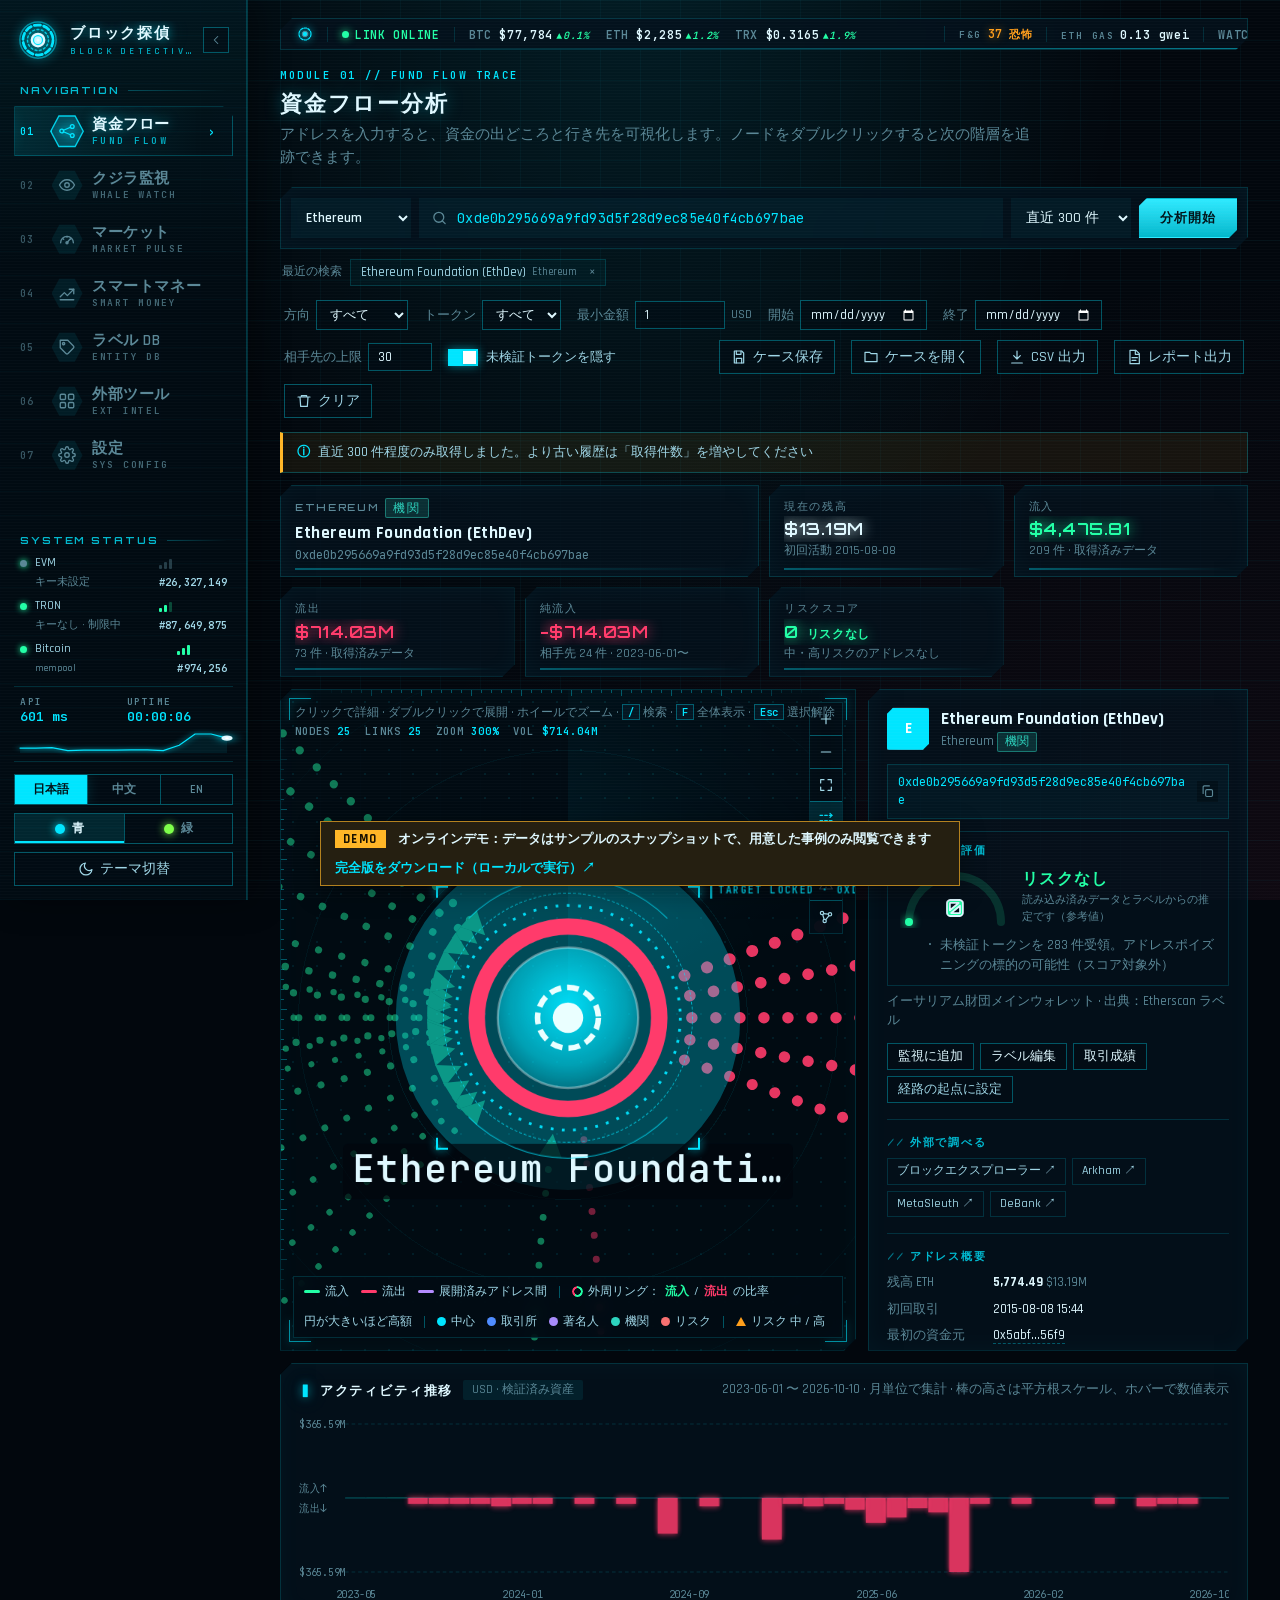
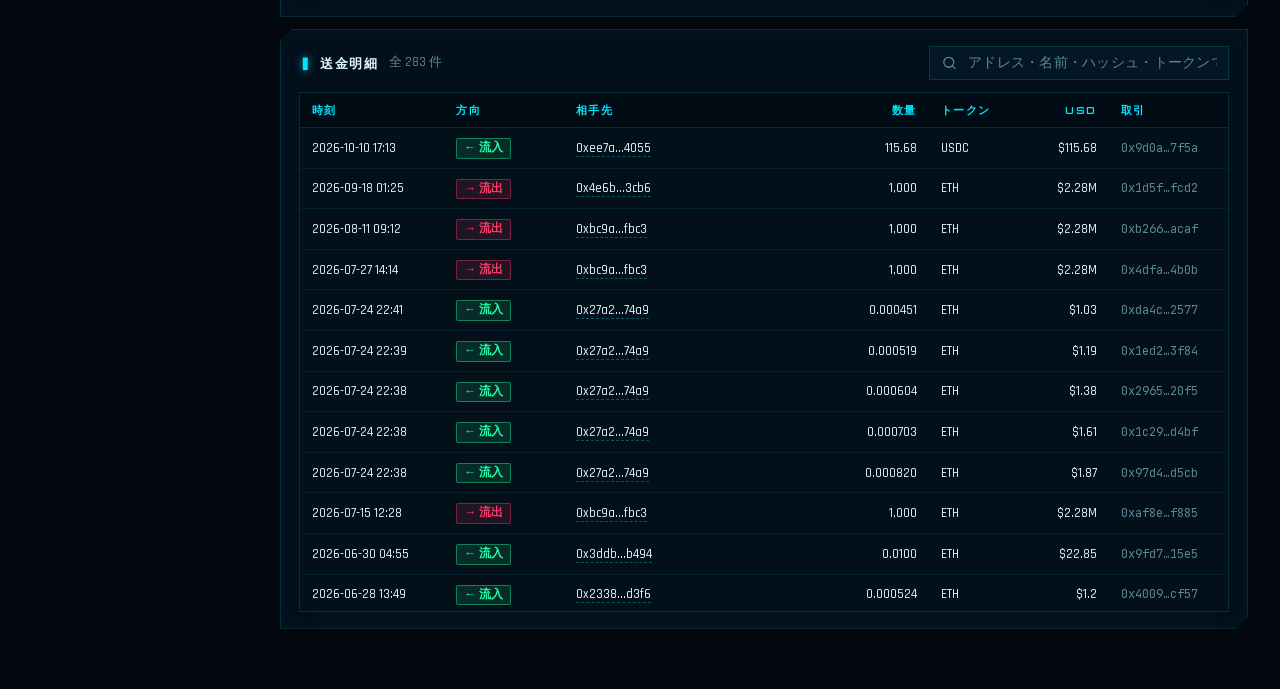
==== docs/index.html @ 0f603d53 "v1.5.0: whale net-flow summary on the watch page - /api/watchlist/flow aggregates, for every watched" ====
<!doctype html>
<html lang="zh-CN">
<head>
<meta charset="utf-8">
<meta name="viewport" content="width=device-width, initial-scale=1">
<title>区块侦探 · Block Detective — Demo</title>
<link rel="stylesheet" href="fonts/fonts.css">
<link rel="preload" href="fonts/Inter-0.woff2" as="font" type="font/woff2" crossorigin>
<link rel="stylesheet" href="style.css?v=13">
<link rel="stylesheet" href="hud.css?v=14">
<link rel="stylesheet" href="nav.css?v=9">
<link rel="stylesheet" href="market.css?v=3">
<link rel="stylesheet" href="smart.css?v=3">
<script src="theme.js?v=1"></script>
<script src="demo.js"></script>
<script src="vendor/cytoscape.min.js"></script>
</head>
<body>
<div class="ambient" aria-hidden="true"><i></i><i></i><i></i></div>
<div class="app">
  <!-- ======================= 侧边导航 ======================= -->
  <aside class="nav">
    <div class="nav-edge" aria-hidden="true"></div>
    <div class="brand">
      <svg class="logo reactor" viewBox="0 0 32 32" aria-hidden="true">
        <circle cx="16" cy="16" r="14.5" fill="none" stroke="var(--accent)" stroke-width="1.2" opacity=".5"/>
        <circle class="ring" cx="16" cy="16" r="12" fill="none" stroke="var(--accent)" stroke-width="2.2" stroke-dasharray="5 2.6"/>
        <circle class="ring2" cx="16" cy="16" r="8.4" fill="none" stroke="var(--accent)" stroke-width="1.2" stroke-dasharray="1.5 2" opacity=".8"/>
        <circle class="core" cx="16" cy="16" r="5" fill="var(--accent)"/>
        <circle cx="16" cy="16" r="2.2" fill="#fff" opacity=".9"/>
      </svg>
      <div class="brand-txt">
        <div class="brand-name" data-text="区块侦探">区块侦探</div>
        <div class="brand-sub">BLOCK DETECTIVE <i>v2.0</i></div>
      </div>
      <button id="nav-collapse" class="nav-collapse" type="button" title="收起 / 展开侧栏">
        <svg viewBox="0 0 24 24"><path d="M15 6l-6 6 6 6"/></svg>
      </button>
    </div>

    <div class="nav-section"><span>NAVIGATION</span><i></i></div>
    <nav class="tabs" id="nav">
      <div class="nav-ind" id="nav-ind" aria-hidden="true"><i></i></div>
      <button data-tab="flow" data-name="资金流向" class="active" title="资金流向（快捷键 1）">
        <span class="ni-idx">01</span>
        <span class="ni-ico"><svg viewBox="0 0 24 24"><circle cx="5" cy="12" r="2.5"/><circle cx="19" cy="6" r="2.5"/><circle cx="19" cy="18" r="2.5"/><path d="M7.3 11l9.4-4M7.3 13l9.4 4"/></svg></span>
        <span class="ni-txt"><b>资金流向</b><small>FUND FLOW</small></span>
        <span class="ni-arrow">›</span>
      </button>
      <button data-tab="watch" data-name="巨鲸监控" title="巨鲸监控（快捷键 2）">
        <span class="ni-idx">02</span>
        <span class="ni-ico"><svg viewBox="0 0 24 24"><path d="M2 12s3.5-7 10-7 10 7 10 7-3.5 7-10 7S2 12 2 12z"/><circle cx="12" cy="12" r="3"/></svg></span>
        <span class="ni-txt"><b>巨鲸监控</b><small>WHALE WATCH</small></span>
        <span id="nav-new" class="nav-badge" hidden></span><span class="ni-arrow">›</span>
      </button>
      <button data-tab="market" data-name="市场监控" title="市场监控（快捷键 3）">
        <span class="ni-idx">03</span>
        <span class="ni-ico"><svg viewBox="0 0 24 24"><path d="M3.5 17a8.5 8.5 0 1117 0"/><path d="M12 17l4.2-5.2"/><circle cx="12" cy="17" r="1.4"/><path d="M6.6 11.6l1 .8M12 8.5v1.3M17.4 11.6l-1 .8"/></svg></span>
        <span class="ni-txt"><b>市场监控</b><small>MARKET PULSE</small></span>
        <span class="ni-arrow">›</span>
      </button>
      <button data-tab="smart" data-name="聪明钱" title="聪明钱（快捷键 4）">
        <span class="ni-idx">04</span>
        <span class="ni-ico"><svg viewBox="0 0 24 24"><path d="M3 17l5.5-5.5 4 4L21 7"/><path d="M15 7h6v6"/><path d="M3 21h18"/></svg></span>
        <span class="ni-txt"><b>聪明钱</b><small>SMART MONEY</small></span>
        <span class="ni-arrow">›</span>
      </button>
      <button data-tab="labels" data-name="标签库" title="标签库（快捷键 6）">
        <span class="ni-idx">06</span>
        <span class="ni-ico"><svg viewBox="0 0 24 24"><path d="M20.6 13.4l-7.2 7.2a2 2 0 01-2.8 0L3 13V3h10l7.6 7.6a2 2 0 010 2.8z"/><circle cx="7.5" cy="7.5" r="1.5"/></svg></span>
        <span class="ni-txt"><b>标签库</b><small>ENTITY DB</small></span>
        <span class="ni-arrow">›</span>
      </button>
      <button data-tab="tools" data-name="工具导航" title="工具导航（快捷键 7）">
        <span class="ni-idx">07</span>
        <span class="ni-ico"><svg viewBox="0 0 24 24"><rect x="3" y="3" width="7" height="7" rx="1.5"/><rect x="14" y="3" width="7" height="7" rx="1.5"/><rect x="3" y="14" width="7" height="7" rx="1.5"/><rect x="14" y="14" width="7" height="7" rx="1.5"/></svg></span>
        <span class="ni-txt"><b>工具导航</b><small>EXT INTEL</small></span>
        <span class="ni-arrow">›</span>
      </button>
      <button data-tab="settings" data-name="设置" title="设置（快捷键 8）">
        <span class="ni-idx">08</span>
        <span class="ni-ico"><svg viewBox="0 0 24 24"><circle cx="12" cy="12" r="3"/><path d="M19.4 15a1.7 1.7 0 00.3 1.8l.1.1a2 2 0 11-2.8 2.8l-.1-.1a1.7 1.7 0 00-1.8-.3 1.7 1.7 0 00-1 1.5V21a2 2 0 11-4 0v-.1a1.7 1.7 0 00-1.1-1.5 1.7 1.7 0 00-1.8.3l-.1.1a2 2 0 11-2.8-2.8l.1-.1a1.7 1.7 0 00.3-1.8 1.7 1.7 0 00-1.5-1H3a2 2 0 110-4h.1a1.7 1.7 0 001.5-1.1 1.7 1.7 0 00-.3-1.8l-.1-.1a2 2 0 112.8-2.8l.1.1a1.7 1.7 0 001.8.3H9a1.7 1.7 0 001-1.5V3a2 2 0 114 0v.1a1.7 1.7 0 001 1.5 1.7 1.7 0 001.8-.3l.1-.1a2 2 0 112.8 2.8l-.1.1a1.7 1.7 0 00-.3 1.8V9a1.7 1.7 0 001.5 1H21a2 2 0 110 4h-.1a1.7 1.7 0 00-1.5 1z"/></svg></span>
        <span class="ni-txt"><b>设置</b><small>SYS CONFIG</small></span>
        <span class="ni-arrow">›</span>
      </button>
    </nav>

    <div class="nav-foot">
      <div class="nav-section"><span>SYSTEM STATUS</span><i></i></div>
      <div id="src-status" class="src-status"></div>
      <div class="sys-meta">
        <div><span>API</span><b id="sys-lat">— ms</b></div>
        <div><span>UPTIME</span><b id="sys-up">00:00:00</b></div>
        <svg id="sys-spark" class="spark" viewBox="0 0 100 22" preserveAspectRatio="none" aria-hidden="true"><path class="area"/><path class="line"/><circle r="1.8"/></svg>
      </div>
      <div class="lang-switch" translate="no"><button type="button" data-lang="ja">日本語</button><button type="button" data-lang="zh">中文</button><button type="button" data-lang="en">EN</button></div>
      <div class="accent-switch" title="配色"><button type="button" data-accent="blue" title="蓝色配色"><i></i><span>蓝</span></button><button type="button" data-accent="green" title="绿色配色"><i></i><span>绿</span></button></div>
      <button id="theme-toggle" class="ghost theme-btn" type="button" title="切换浅色/深色">
        <svg viewBox="0 0 24 24"><path d="M21 12.8A9 9 0 1111.2 3a7 7 0 009.8 9.8z"/></svg>
        <span>切换主题</span>
      </button>
    </div>
  </aside>

  <main class="main">
    <div class="hudbar">
      <span class="hb-id">
        <svg class="reactor hb-reactor" viewBox="0 0 32 32" aria-hidden="true">
          <circle class="ring" cx="16" cy="16" r="12" fill="none" stroke="var(--accent)" stroke-width="2.4" stroke-dasharray="5 2.6"/>
          <circle class="core" cx="16" cy="16" r="5.5" fill="var(--accent)"/>
        </svg>
        <span class="sys">SYS://BLOCK-DETECTIVE</span>
      </span>
      <span class="live"><i></i>LINK ONLINE</span>
      <span class="tick" id="ticker"><span>BTC <b>—</b></span><span>ETH <b>—</b></span><span>TRX <b>—</b></span></span>
      <span id="marquee" class="marquee" title="点击查看巨鲸监控"><span id="marquee-track"></span></span>
      <span class="hb-fng" id="hb-fng" title="恐惧与贪婪指数（点击查看市场监控）"><small>F&amp;G</small><b>—</b><i></i></span>
      <span class="hb-gas" id="hb-gas" title="以太坊建议 Gas 价格"><small>ETH GAS</small><b>—</b></span>
      <span id="hud-watch">WATCH 0</span>
      <span class="clock" id="clock">UTC --:--:--</span>
      <i class="hb-beat" id="hb-beat" aria-hidden="true"></i>
    </div>
    <!-- ======================= 资金流向 ======================= -->
    <section id="tab-flow" class="tab active">
      <header class="page-head">
        <div>
          <div class="eyebrow">MODULE 01 // FUND FLOW TRACE</div>
          <h1>资金流向分析</h1>
          <p>输入地址，查看资金从哪里来、流向哪里。双击图中节点可以继续追踪下一层。</p>
        </div>
      </header>

      <form id="query" class="searchbar">
        <select id="q-chain" class="chain-select" aria-label="链"></select>
        <div class="search-input">
          <svg viewBox="0 0 24 24"><circle cx="11" cy="11" r="7"/><path d="M20 20l-3.5-3.5"/></svg>
          <input id="q-addr" list="addr-suggest" placeholder="粘贴地址 · 自动识别 ETH / TRON / BTC，也可从标签库和监控列表选择" autocomplete="off" spellcheck="false">
        </div>
        <datalist id="addr-suggest"></datalist>
        <select id="q-limit" title="每个地址获取的最近转账笔数" aria-label="获取笔数">
          <option value="100">最近 100 笔</option>
          <option value="300" selected>最近 300 笔</option>
          <option value="1000">最近 1000 笔</option>
        </select>
        <button type="submit" class="primary lg">开始分析</button>
      </form>

      <div id="recent" class="recent"></div>

      <div class="filterbar">
        <label class="field"><span>方向</span><select id="f-dir"><option value="">全部</option><option value="in">只看流入</option><option value="out">只看流出</option></select></label>
        <label class="field"><span>代币</span><select id="f-token"><option value="">全部</option></select></label>
        <label class="field"><span>最小金额</span><input id="f-min" type="number" min="0" value="1" class="w-num"><em>USD</em></label>
        <label class="field"><span>起</span><input id="f-from" type="date"></label>
        <label class="field"><span>止</span><input id="f-to" type="date"></label>
        <label class="field"><span>对手方上限</span><input id="f-top" type="number" min="5" max="200" value="30" class="w-sm"></label>
        <label class="switch" title="地址投毒常用假 USDT 等垃圾币，默认隐藏"><input id="f-hide" type="checkbox" checked><i></i>隐藏未验证代币</label>
        <span class="spacer"></span>
        <button id="btn-case-save" type="button" class="ghost" title="把当前调查保存为案件文件">
          <svg viewBox="0 0 24 24"><path d="M5 3h11l3 3v15H5z"/><path d="M8 3v5h7V3M8 21v-7h8v7"/></svg>保存案件</button>
        <label class="btn ghost" title="打开之前保存的案件文件">
          <svg viewBox="0 0 24 24"><path d="M3 7V5h7l2 2h9v12H3z"/></svg>打开案件<input id="case-file" type="file" accept=".json" hidden></label>
        <button id="btn-csv" type="button" class="ghost">
          <svg viewBox="0 0 24 24"><path d="M12 3v12M7 10l5 5 5-5M4 21h16"/></svg>导出 CSV</button>
        <button id="btn-report" type="button" class="ghost" title="导出包含资金图、风险评估和明细的 HTML 调查报告">
          <svg viewBox="0 0 24 24"><path d="M6 2h9l5 5v15H6z"/><path d="M14 2v6h6M9 13h8M9 17h6"/></svg>导出报告</button>
        <button id="btn-reset" type="button" class="ghost">
          <svg viewBox="0 0 24 24"><path d="M3 6h18M8 6V4h8v2M6 6l1 14h10l1-14"/></svg>清空</button>
      </div>

      <div id="flow-msg" class="msg"></div>
      <div id="kpis" class="kpis"></div>

      <div class="flow-layout">
        <div class="graph-wrap">
          <div id="cy"></div>
          <div class="gw-frame" aria-hidden="true">
            <i class="c tl"></i><i class="c tr"></i><i class="c bl"></i><i class="c br"></i>
            <i class="rule top"></i><i class="rule left"></i>
          </div>
          <div id="graph-empty" class="graph-overlay">
            <svg viewBox="0 0 200 200" class="standby" aria-hidden="true">
              <circle class="sb-halo" cx="100" cy="100" r="64"/>
              <circle class="sb-ticks" cx="100" cy="100" r="92"/>
              <circle class="sb-ring" cx="100" cy="100" r="82"/>
              <circle class="sb-arc" cx="100" cy="100" r="72"/>
              <circle class="sb-dash" cx="100" cy="100" r="58"/>
              <path class="sb-cross" d="M100 2v10M100 188v10M2 100h10M188 100h10"/>
              <g class="sb-graph" transform="translate(52 68) scale(.8)">
                <path d="M18 22 L60 40 M18 58 L60 40 M60 40 L102 22 M60 40 L102 40 M60 40 L102 58"/>
                <circle class="in" cx="18" cy="22" r="5"/><circle class="in" cx="18" cy="58" r="5"/>
                <circle class="out" cx="102" cy="22" r="5"/><circle class="out" cx="102" cy="40" r="5"/><circle class="out" cx="102" cy="58" r="5"/>
                <circle class="c" cx="60" cy="40" r="9"/>
              </g>
            </svg>
            <div class="sb-status">STANDBY · AWAITING TARGET</div>
            <h3>从一个地址开始追踪</h3>
            <p>左侧是资金来源 · 右侧是资金去向 · 线越粗金额越大</p>
          </div>
          <div id="graph-loading" class="graph-overlay loading" hidden>
            <svg class="reactor loader-reactor" viewBox="0 0 32 32" aria-hidden="true">
              <circle cx="16" cy="16" r="14.5" fill="none" stroke="var(--accent)" stroke-width=".7" opacity=".5"/>
              <circle class="ring" cx="16" cy="16" r="12" fill="none" stroke="var(--accent)" stroke-width="1.8" stroke-dasharray="5 2.6"/>
              <circle class="ring2" cx="16" cy="16" r="8.4" fill="none" stroke="var(--accent)" stroke-width="1" stroke-dasharray="1.5 2" opacity=".8"/>
              <circle class="core" cx="16" cy="16" r="5" fill="var(--accent)"/><circle cx="16" cy="16" r="2.2" fill="#fff"/>
            </svg>
            <div class="scanbar"><i></i></div>
            <p>SCANNING BLOCKCHAIN · 正在获取链上数据</p>
          </div>
          <div id="reticle" hidden>
            <i class="c tl"></i><i class="c tr"></i><i class="c bl"></i><i class="c br"></i>
            <div class="ring"></div><div class="ring r2"></div>
            <div class="rt-label"></div>
          </div>
          <div id="hud-tip" hidden></div>
          <div id="hud-readout"></div>
          <div class="graph-tools">
            <button type="button" data-zoom="in" title="放大"><svg viewBox="0 0 24 24"><path d="M12 5v14M5 12h14"/></svg></button>
            <button type="button" data-zoom="out" title="缩小"><svg viewBox="0 0 24 24"><path d="M5 12h14"/></svg></button>
            <button type="button" data-zoom="fit" title="适应窗口"><svg viewBox="0 0 24 24"><path d="M4 9V4h5M20 9V4h-5M4 15v5h5M20 15v5h-5"/></svg></button>
            <button id="btn-flow" type="button" title="资金流动动画 开/关"><svg viewBox="0 0 24 24"><path d="M3 8h4M10 8h4M17 8h4M3 16h4M10 16h4M17 16h4"/><path d="M18 5l3 3-3 3"/></svg></button>
            <button id="btn-png" type="button" title="导出资金图为 PNG 图片"><svg viewBox="0 0 24 24"><path d="M4 8h3l2-3h6l2 3h3v11H4z"/><circle cx="12" cy="13" r="3.5"/></svg></button>
            <button id="btn-risk" type="button" title="风险视图：突出中高风险地址"><svg viewBox="0 0 24 24"><path d="M12 2.5l9.5 17H2.5z"/><path d="M12 9.5v4.5M12 16.8v.4"/></svg></button>
            <button id="btn-relayout" type="button" title="力导向重新布局"><svg viewBox="0 0 24 24"><circle cx="6" cy="6" r="2.5"/><circle cx="18" cy="8" r="2.5"/><circle cx="10" cy="18" r="2.5"/><path d="M8.3 7l7.4.6M7 8.3l2.2 7.4M16.6 10l-5 6"/></svg></button>
          </div>
          <div class="legend">
            <span><i class="line" style="background:var(--in)"></i>流入</span>
            <span><i class="line" style="background:var(--out)"></i>流出</span>
            <span><i class="line" style="background:var(--between)"></i>已展开地址之间</span>
            <span class="sep"></span>
            <span><i class="ring-ico"></i>外环：<b class="in">流入</b> / <b class="out">流出</b> 占比</span>
            <span>圈越大资金越多</span>
            <span class="sep"></span>
            <span><i class="dot" style="background:var(--accent)"></i>中心</span>
            <span><i class="dot" style="background:#4f8cff"></i>交易所</span>
            <span><i class="dot" style="background:#a78bfa"></i>名人</span>
            <span><i class="dot" style="background:#2dd4bf"></i>机构</span>
            <span><i class="dot" style="background:#f87171"></i>风险</span>
            <span class="sep"></span>
            <span><i class="warn-ico"></i>风险评分 中 / 高</span>
          </div>
          <div class="graph-hint">单击查看 · 双击展开 · 滚轮缩放 · <kbd>/</kbd> 搜索 · <kbd>F</kbd> 适应窗口 · <kbd>Esc</kbd> 取消选择</div>
        </div>
        <aside id="side" class="inspector">
          <div class="inspector-empty">
            <div class="ie-icon"><svg viewBox="0 0 24 24"><circle cx="11" cy="11" r="7"/><path d="M20 20l-3.5-3.5"/></svg></div>
            <h4>地址详情</h4>
            <p>分析后，在这里查看地址档案、余额、首次活跃时间、最初资金来源和主要对手方。</p>
          </div>
        </aside>
      </div>

      <div class="card">
        <div class="card-head">
          <h3>活动时间线</h3>
          <span class="chip">美元 · 已验证资产</span>
          <span class="spacer"></span>
          <span id="tl-info" class="muted"></span>
        </div>
        <div id="timeline"></div>
      </div>

      <div class="card">
        <div class="card-head"><h3>转账明细</h3><span id="tx-info" class="muted"></span><span class="spacer"></span>
          <div class="search-input sm">
            <svg viewBox="0 0 24 24"><circle cx="11" cy="11" r="7"/><path d="M20 20l-3.5-3.5"/></svg>
            <input id="tx-search" placeholder="筛选地址、名称、哈希、代币…">
          </div>
        </div>
        <div class="table-wrap"><table id="tx-table"></table></div>
      </div>
    </section>

    <!-- ======================= 巨鲸监控 ======================= -->
    <section id="tab-watch" class="tab">
      <header class="page-head">
        <div>
          <div class="eyebrow">MODULE 02 // WHALE SURVEILLANCE</div>
          <h1>巨鲸监控</h1>
          <p>跟踪重点地址的最新资金动向。超过阈值的转账会高亮显示，开启后还会弹出桌面通知。</p>
        </div>
        <div class="head-actions">
          <label class="field"><span>自动刷新</span><select id="w-auto"><option value="0">关闭</option><option value="300">每 5 分钟</option><option value="900">每 15 分钟</option></select></label>
          <button id="w-notify" type="button" class="ghost">
            <svg viewBox="0 0 24 24"><path d="M18 8a6 6 0 10-12 0c0 7-3 9-3 9h18s-3-2-3-9M13.7 21a2 2 0 01-3.4 0"/></svg>桌面通知</button>
          <button id="w-refresh" type="button" class="primary">立即刷新</button>
        </div>
      </header>

      <div class="card alert-card" id="alert-card">
        <div class="card-head"><h3>后台大额提醒</h3><span id="al-state" class="badge">—</span>
          <span class="spacer"></span><span id="al-info" class="muted"></span></div>
        <p class="muted al-desc">由本地服务在后台定时检查监控列表，发现超过阈值的新转账就推送 macOS 系统通知。网页不用开着，只要区块侦探服务在运行即可。</p>
        <div class="form-row">
          <label class="switch"><input id="al-on" type="checkbox"><i></i>开启后台提醒</label>
          <label class="field"><span>检查间隔</span><select id="al-int"><option value="5">每 5 分钟</option><option value="15">每 15 分钟</option><option value="30">每 30 分钟</option><option value="60">每 60 分钟</option></select></label>
          <label class="switch"><input id="al-sound" type="checkbox" checked><i></i>提示音</label>
          <span class="spacer"></span>
          <button id="al-test" type="button" class="ghost small">发送测试通知</button>
          <button id="al-run" type="button" class="ghost small">立即检查一次</button>
        </div>
        <div class="form-row al-smart">
          <label class="switch"><input id="al-smart" type="checkbox" checked><i></i>聪明钱买入提醒</label>
          <label class="field"><span>最低金额</span><input id="al-smart-min" type="number" min="0" step="100" value="1000" class="w-md"><em>USD</em></label>
          <label class="switch"><input id="al-smart-first" type="checkbox"><i></i>只提醒首次买入的代币</label>
          <span id="al-smart-info" class="muted"></span>
        </div>
        <div id="al-hist" class="al-hist"></div>
      </div>

      <form id="watch-form" class="card form-card">
        <div class="form-title">添加监控地址</div>
        <div class="form-row">
          <select id="w-chain"></select>
          <input id="w-addr" placeholder="地址" spellcheck="false" class="mono-input grow-2">
          <input id="w-label" placeholder="名称，如：某巨鲸 / 某交易所" class="grow">
          <label class="field"><span>大额阈值</span><input id="w-th" type="number" min="0" value="1000000" class="w-md"><em>USD</em></label>
          <select id="w-dir" title="只对哪个方向的转账提醒"><option value="all">流入 + 流出</option><option value="in">只看流入</option><option value="out">只看流出</option></select>
          <input id="w-tokens" placeholder="只看这些代币，如 USDT, ETH（可选）" class="grow">
          <input id="w-note" placeholder="备注（可选）" class="grow">
          <button class="primary">加入监控</button>
        </div>
      </form>

      <div class="card">
        <div class="card-head"><h3>巨鲸净流向</h3><span id="fl-info" class="muted"></span><span class="spacer"></span><button id="fl-refresh" type="button" class="small ghost">刷新</button></div>
        <p class="muted">监控列表里所有地址最近 24 小时 / 7 天的美元流入减流出（只算已验证、能定价的转账；按当前价格）。巨鲸持续净流出交易所地址、或大量流入冷钱包，往往比单笔大额更说明问题。</p>
        <div id="fl-kpis" class="kpis"></div>
        <div class="table-wrap"><table id="fl-table"></table></div>
      </div>

      <div class="card">
        <div class="card-head"><h3>监控列表</h3><span id="watch-count" class="chip"></span>
          <span class="spacer"></span><span id="w-progress-text" class="muted"></span></div>
        <div id="w-progress" class="progress" hidden><i></i></div>
        <div class="table-wrap"><table id="watch-table"></table></div>
      </div>

      <div class="card">
        <div class="card-head"><h3>最新动态</h3><span id="feed-info" class="muted"></span>
          <span class="spacer"></span>
          <label class="field"><span>链</span><select id="feed-chain"><option value="">全部</option></select></label>
          <label class="switch"><input id="feed-big" type="checkbox"><i></i>只看大额</label>
        </div>
        <div class="table-wrap tall"><table id="feed-table"></table></div>
      </div>
    </section>

    <!-- ======================= 市场监控 ======================= -->
    <section id="tab-market" class="tab">
      <header class="page-head">
        <div>
          <div class="eyebrow">MODULE 03 // MARKET PULSE</div>
          <h1>市场监控</h1>
          <p>恐惧与贪婪指数、全市场资金、合约情绪和稳定币流动性，一页看清市场温度。数据约每 5 分钟更新。</p>
        </div>
        <div class="head-actions">
          <span id="mk-upd" class="muted"></span>
          <button id="mk-refresh" type="button" class="primary">刷新</button>
        </div>
      </header>
      <div id="mk-msg" class="msg"></div>

      <div class="mk-top">
        <div class="card mk-fng">
          <div class="card-head"><h3>恐惧与贪婪指数</h3><span class="spacer"></span><span class="muted">alternative.me</span></div>
          <div id="mk-gauge" class="mk-gauge"></div>
          <div id="mk-cmp" class="mk-cmp"></div>
        </div>
        <div class="card mk-read">
          <div class="card-head"><h3>市场解读</h3><span class="spacer"></span><span class="muted">自动生成</span></div>
          <ul id="mk-read" class="mk-list"></ul>
          <p class="muted mk-disc">根据公开数据自动生成的客观描述，仅供参考，不构成投资建议。</p>
        </div>
      </div>

      <div id="mk-kpis" class="kpis mk-kpis"></div>

      <div class="mk-mid">
        <div class="card">
          <div class="card-head"><h3>情绪走势</h3><span class="spacer"></span>
            <div class="seg" id="mk-range"><button type="button" data-d="30" class="on">30 天</button><button type="button" data-d="90">90 天</button></div></div>
          <div id="mk-chart" class="mk-chart"></div>
        </div>
        <div class="card">
          <div class="card-head"><h3>合约情绪</h3><span class="spacer"></span><span class="muted">Binance USDT 永续合约</span></div>
          <div id="mk-deriv" class="mk-deriv"></div>
        </div>
      </div>

      <div class="card">
        <div class="card-head"><h3>主流币行情</h3><span class="spacer"></span><span class="muted">CoinGecko · 市值前 15</span></div>
        <div class="table-wrap"><table id="mk-coins" class="mk-coins"></table></div>
      </div>
    </section>

    <!-- ======================= 聪明钱 ======================= -->
    <section id="tab-smart" class="tab">
      <header class="page-head">
        <div>
          <div class="eyebrow">MODULE 04 // SMART MONEY</div>
          <h1>聪明钱分析</h1>
          <p>分析一个钱包在链上 DEX 买过什么、赚了多少、胜率多高，找出真正会赚钱的地址，并打上“聪明钱”标签持续跟踪。</p>
        </div>
      </header>
      <form id="sm-form" class="searchbar">
        <select id="sm-chain" class="chain-select" aria-label="链"></select>
        <div class="search-input">
          <svg viewBox="0 0 24 24"><path d="M3 17l5.5-5.5 4 4L21 7"/><path d="M15 7h6v6"/></svg>
          <input id="sm-addr" list="addr-suggest" placeholder="粘贴钱包地址（EVM 链）" autocomplete="off" spellcheck="false">
        </div>
        <button type="submit" class="primary lg">分析交易表现</button>
      </form>
      <div id="sm-msg" class="msg"></div>
      <div id="sm-result"></div>
      <div class="card sm-import">
        <div class="card-head"><h3>批量导入钱包</h3><span class="spacer"></span><span class="muted">从排行榜复制一整段内容粘贴进来，自动提取地址批量评分</span></div>
        <p class="muted im-tip">可以直接粘贴 DexScreener「Top Traders」、GMGN、Nansen、Arkham、Dune 等页面或表格里复制的内容，文字、链接混在一起也没关系；会自动提取所有 0x 地址（一次最多 60 个，已标记的交易所 / 合约会跳过），按上方选择的链分析。B 级以上、非机器人的钱包自动进入排行榜，机器人会跟踪记录它们的研究数据。</p>
        <textarea id="im-text" rows="4" spellcheck="false" placeholder="粘贴包含钱包地址的内容…"></textarea>
        <div class="actions"><span id="im-count" class="muted"></span><span class="spacer"></span><button id="im-run" type="button" class="primary">批量评分</button></div>
        <div id="im-status"></div>
        <div class="table-wrap"><table id="im-table"></table></div>
      </div>
      <div class="card sm-disc">
        <div class="card-head"><h3>从代币发现聪明钱</h3><span class="spacer"></span><span class="muted">输入代币合约，自动找出它的买家并批量评分</span></div>
        <form id="sd-form" class="form-row">
          <input id="sd-token" class="mono-input grow-2" placeholder="代币合约地址（0x…，链与上方选择的一致）" spellcheck="false" autocomplete="off">
          <label class="field"><span>找谁</span><select id="sd-mode"><option value="early">最早的买家</option><option value="recent">最近活跃的买家</option></select></label>
          <label class="field"><span>数量</span><select id="sd-n"><option value="10">10 个</option><option value="20" selected>20 个</option><option value="30">30 个</option></select></label>
          <label class="switch"><input id="sd-nobot" type="checkbox" checked><i></i>隐藏疑似机器人</label>
          <button class="primary">开始发现</button>
        </form>
        <div id="sd-status"></div>
        <div class="table-wrap"><table id="sd-table"></table></div>
      </div>
      <div class="card">
        <div class="card-head"><h3>聪明钱排行榜</h3><span id="sm-count" class="chip"></span><span class="spacer"></span><span class="muted">分析过的钱包按综合评分排序</span></div>
        <div class="table-wrap"><table id="sm-board"></table></div>
      </div>
    </section>


    <!-- ======================= 标签库 ======================= -->
    <section id="tab-labels" class="tab">
      <header class="page-head">
        <div>
          <div class="eyebrow">MODULE 03 // ENTITY DATABASE</div>
          <h1>标签库</h1>
          <p>给地址起名字并分类，资金图和明细表中会直接显示名称。EVM 各链共用一套标签，因为同一私钥在各 EVM 链上的地址相同。</p>
        </div>
        <div class="head-actions">
          <button id="l-export" type="button" class="ghost">
            <svg viewBox="0 0 24 24"><path d="M12 3v12M7 10l5 5 5-5M4 21h16"/></svg>导出 JSON</button>
          <label class="btn ghost">
            <svg viewBox="0 0 24 24"><path d="M12 21V9M7 14l5-5 5 5M4 3h16"/></svg>导入 JSON<input id="l-import" type="file" accept=".json" hidden></label>
        </div>
      </header>

      <form id="label-form" class="card form-card">
        <div class="form-title">新增 / 修改标签</div>
        <div class="form-row">
          <select id="l-chain"></select>
          <input id="l-addr" placeholder="地址" spellcheck="false" class="mono-input grow-2">
          <input id="l-label" placeholder="名称" class="grow">
          <select id="l-cat">
            <option value="交易所">交易所</option><option value="巨鲸">巨鲸</option><option value="名人">名人</option><option value="机构">机构</option><option value="做市商">做市商</option><option value="黑客">黑客</option><option value="合约">合约</option><option value="混币器">混币器</option><option value="风险">风险</option><option value="嫌疑人">嫌疑人</option><option value="聪明钱">聪明钱</option><option value="其他">其他</option>
          </select>
          <input id="l-note" placeholder="备注 / 来源" class="grow">
          <button class="primary">保存标签</button>
        </div>
      </form>

      <div class="card">
        <div class="card-head">
          <h3>全部标签</h3><span id="label-count" class="chip"></span>
          <span class="spacer"></span>
          <div class="search-input sm">
            <svg viewBox="0 0 24 24"><circle cx="11" cy="11" r="7"/><path d="M20 20l-3.5-3.5"/></svg>
            <input id="l-search" placeholder="搜索名称、地址、分类…">
          </div>
        </div>
        <p class="muted note">预置标签来自公开资料，标“待核实”的请在 Etherscan 或 Arkham 上自行确认。</p>
        <div class="table-wrap tall"><table id="label-table"></table></div>
      </div>
    </section>

    <!-- ======================= 工具导航 ======================= -->
    <section id="tab-tools" class="tab">
      <header class="page-head">
        <div>
          <div class="eyebrow">MODULE 04 // EXTERNAL INTEL</div>
          <h1>工具导航</h1>
          <p>免费在线工具（闭源）。把地址粘贴到第三方网站，等于让该平台知道你在查谁，敏感调查请优先用本地工具。</p>
        </div>
      </header>
      <div id="tools-grid" class="tools-grid"></div>
    </section>

    <!-- ======================= 设置 ======================= -->
    <section id="tab-settings" class="tab">
      <header class="page-head">
        <div>
          <div class="eyebrow">MODULE 05 // SYSTEM CONFIG</div>
          <h1>设置</h1>
          <p>API Key 只保存在本机的 data/config.json 里。</p>
        </div>
      </header>
      <div class="settings-grid">
        <form id="cfg-form" class="card stack">
          <label class="setting">
            <div class="setting-head"><b>Etherscan API Key</b><span id="cfg-eth" class="badge"></span></div>
            <input id="cfg-eth-key" type="password" placeholder="留空则不修改" autocomplete="off">
            <small class="muted">用于 EVM 链。免费 Key 可查 Ethereum、Polygon、Arbitrum；BSC、Base 需要付费套餐（Optimism 改用下面的 Blockscout）。注册地址：<a href="https://etherscan.io/apis" target="_blank" rel="noopener">etherscan.io/apis</a></small>
          </label>
          <label class="setting">
            <div class="setting-head"><b>TronGrid API Key</b><span class="chip">可选</span><span id="cfg-tron" class="badge"></span></div>
            <input id="cfg-tron-key" type="password" placeholder="留空则不修改" autocomplete="off">
            <small class="muted">不填也能用，但每秒只能请求 1 次，查询较慢。注册地址：<a href="https://www.trongrid.io" target="_blank" rel="noopener">trongrid.io</a></small>
          </label>
          <label class="setting">
            <div class="setting-head"><b>Blockscout API Key</b><span class="chip">可选</span><span id="cfg-bs" class="badge"></span></div>
            <input id="cfg-bs-key" type="password" placeholder="留空则不修改" autocomplete="off">
            <small class="muted">用于 Optimism（免费 Etherscan Key 不支持这条链）。不填每小时只能查约 10 次，基本不够用。免费注册：<a href="https://dev.blockscout.com" target="_blank" rel="noopener">dev.blockscout.com</a></small>
          </label>
          <label class="setting">
            <div class="setting-head"><b>通知 Webhook</b><span class="chip">可选</span><span id="cfg-wh" class="badge"></span></div>
            <input id="cfg-wh-url" type="password" placeholder="留空则不修改" autocomplete="off">
            <small class="muted">巨鲸大额、聪明钱买入等提醒除了 macOS 通知，也会推送到这个地址（Windows / Linux 上就靠它）。支持 Telegram（<code translate="no">https://api.telegram.org/bot&lt;token&gt;/sendMessage?chat_id=&lt;id&gt;</code>）、Discord 和 Slack 的 Webhook 地址，其他地址收到 JSON <code translate="no">{title, text}</code>。地址里含密钥，和 API Key 一样保存。</small>
            <div class="actions"><button type="button" class="small" id="wh-test">发送测试通知</button><button type="button" class="small ghost" id="wh-clear">清除 Webhook</button><span id="wh-state" class="muted"></span></div>
          </label>
          <div><button class="primary">保存设置</button></div>
          <div class="secret-store" id="secret-store"></div>
        </form>
        <div class="card">
          <h3>语言</h3>
          <p class="muted" translate="no">Language · 言語</p>
          <div class="lang-switch lg" translate="no"><button type="button" data-lang="ja">日本語</button><button type="button" data-lang="zh">中文</button><button type="button" data-lang="en">EN</button></div>
        </div>
        <div class="card">
          <h3>配色</h3>
          <p class="muted">HUD 主色。绿色配色下“流入”改用青绿色，避免和主色混淆。</p>
          <div class="accent-switch lg"><button type="button" data-accent="blue"><i></i><span>蓝色 · 冰蓝全息</span></button><button type="button" data-accent="green"><i></i><span>绿色 · 荧光矩阵</span></button></div>
        </div>
        <div class="card">
          <h3>服务</h3>
          <p class="muted">改了代码之后点一下，服务会重新启动并加载最新代码，页面自动刷新。打开界面：Mac 双击 <code translate="no">启动区块侦探.command</code>，Windows 双击 <code translate="no">启动区块侦探.bat</code>。</p>
          <dl class="kv" id="svc-info"></dl>
          <div id="svc-ext" class="muted"></div>
          <div class="actions"><button id="svc-restart" type="button" class="small primary">重启服务（加载最新代码）</button></div>
        </div>
        <div class="card">
          <h3>数据备份</h3>
          <p class="muted">每天自动把标签库、监控列表、设置、排行榜、模拟账本和研究数据库备份到 Mac 内置硬盘，保留最近 14 天。外接硬盘出问题时可以从这里找回。</p>
          <dl class="kv" id="bk-info"></dl>
          <div class="actions"><button id="bk-run" type="button" class="small">立即备份</button><a class="btn small ghost" href="/api/backup/export.zip" download>下载备份 zip</a><label class="btn small ghost">从 zip 恢复<input id="bk-import" type="file" accept=".zip,application/zip" hidden></label></div>
          <small class="muted">zip 里是 data/ 的全部数据（不含缓存和 API Key）。换电脑时在新机器上点"从 zip 恢复"导入：会先自动备份当前数据，恢复后服务自动重启。</small>
        </div>
        <div class="card">
          <h3>数据源说明</h3>
          <table class="plain">
            <tr><td>EVM 链</td><td>Etherscan V2</td></tr>
            <tr><td>TRON</td><td>TronGrid</td></tr>
            <tr><td>Bitcoin</td><td>mempool.space（无需 Key）</td></tr>
            <tr><td>价格</td><td>CoinGecko 当前价格（无需 Key）</td></tr>
          </table>
          <p class="muted">美元金额按当前价格计算，不是交易当时的价格。只有原生币和可信代币名单里的代币才计算美元价值。</p>
        </div>
      </div>
    </section>
  </main>
</div>

<div id="toast" class="toast"></div>
<div id="boot" hidden>
  <svg class="reactor reactor-big" viewBox="0 0 32 32" aria-hidden="true">
    <circle cx="16" cy="16" r="14.5" fill="none" stroke="currentColor" stroke-width=".8" opacity=".5"/>
    <circle class="ring" cx="16" cy="16" r="12" fill="none" stroke="currentColor" stroke-width="2" stroke-dasharray="5 2.6"/>
    <circle class="ring2" cx="16" cy="16" r="8.4" fill="none" stroke="currentColor" stroke-width="1" stroke-dasharray="1.5 2" opacity=".8"/>
    <circle class="core" cx="16" cy="16" r="5" fill="currentColor"/>
    <circle cx="16" cy="16" r="2.2" fill="#fff"/>
  </svg>
  <div class="title">BLOCK DETECTIVE</div>
  <div class="lines" id="boot-lines"></div>
  <div class="skip">CLICK TO SKIP</div>
</div>
<script src="i18n.js?v=32"></script>
<script src="risk.js?v=3"></script>
<script src="app.js?v=53"></script>
<script src="path.js?v=3"></script>
<script src="market.js?v=5"></script>
<script src="smart.js?v=7"></script>
<script src="report.js?v=3"></script>
</body>
</html>
---- docs/fonts/fonts.css ----
/* 本地字体（拉丁子集，OFL 开源许可），不依赖 Google，断网或国内网络也能秒开 */
@font-face {
  font-family: 'Inter';
  font-style: normal;
  font-weight: 400;
  font-display: swap;
  src: url(Inter-0.woff2) format('woff2');
  unicode-range: U+0000-00FF, U+0131, U+0152-0153, U+02BB-02BC, U+02C6, U+02DA, U+02DC, U+0304, U+0308, U+0329, U+2000-206F, U+20AC, U+2122, U+2191, U+2193, U+2212, U+2215, U+FEFF, U+FFFD;
}
@font-face {
  font-family: 'Inter';
  font-style: normal;
  font-weight: 500;
  font-display: swap;
  src: url(Inter-0.woff2) format('woff2');
  unicode-range: U+0000-00FF, U+0131, U+0152-0153, U+02BB-02BC, U+02C6, U+02DA, U+02DC, U+0304, U+0308, U+0329, U+2000-206F, U+20AC, U+2122, U+2191, U+2193, U+2212, U+2215, U+FEFF, U+FFFD;
}
@font-face {
  font-family: 'Inter';
  font-style: normal;
  font-weight: 600;
  font-display: swap;
  src: url(Inter-0.woff2) format('woff2');
  unicode-range: U+0000-00FF, U+0131, U+0152-0153, U+02BB-02BC, U+02C6, U+02DA, U+02DC, U+0304, U+0308, U+0329, U+2000-206F, U+20AC, U+2122, U+2191, U+2193, U+2212, U+2215, U+FEFF, U+FFFD;
}
@font-face {
  font-family: 'Inter';
  font-style: normal;
  font-weight: 700;
  font-display: swap;
  src: url(Inter-0.woff2) format('woff2');
  unicode-range: U+0000-00FF, U+0131, U+0152-0153, U+02BB-02BC, U+02C6, U+02DA, U+02DC, U+0304, U+0308, U+0329, U+2000-206F, U+20AC, U+2122, U+2191, U+2193, U+2212, U+2215, U+FEFF, U+FFFD;
}
@font-face {
  font-family: 'JetBrains Mono';
  font-style: normal;
  font-weight: 400;
  font-display: swap;
  src: url(JetBrainsMono-1.woff2) format('woff2');
  unicode-range: U+0000-00FF, U+0131, U+0152-0153, U+02BB-02BC, U+02C6, U+02DA, U+02DC, U+0304, U+0308, U+0329, U+2000-206F, U+20AC, U+2122, U+2191, U+2193, U+2212, U+2215, U+FEFF, U+FFFD;
}
@font-face {
  font-family: 'JetBrains Mono';
  font-style: normal;
  font-weight: 500;
  font-display: swap;
  src: url(JetBrainsMono-1.woff2) format('woff2');
  unicode-range: U+0000-00FF, U+0131, U+0152-0153, U+02BB-02BC, U+02C6, U+02DA, U+02DC, U+0304, U+0308, U+0329, U+2000-206F, U+20AC, U+2122, U+2191, U+2193, U+2212, U+2215, U+FEFF, U+FFFD;
}
@font-face {
  font-family: 'JetBrains Mono';
  font-style: normal;
  font-weight: 600;
  font-display: swap;
  src: url(JetBrainsMono-1.woff2) format('woff2');
  unicode-range: U+0000-00FF, U+0131, U+0152-0153, U+02BB-02BC, U+02C6, U+02DA, U+02DC, U+0304, U+0308, U+0329, U+2000-206F, U+20AC, U+2122, U+2191, U+2193, U+2212, U+2215, U+FEFF, U+FFFD;
}
@font-face {
  font-family: 'Orbitron';
  font-style: normal;
  font-weight: 500;
  font-display: swap;
  src: url(Orbitron-2.woff2) format('woff2');
  unicode-range: U+0000-00FF, U+0131, U+0152-0153, U+02BB-02BC, U+02C6, U+02DA, U+02DC, U+0304, U+0308, U+0329, U+2000-206F, U+20AC, U+2122, U+2191, U+2193, U+2212, U+2215, U+FEFF, U+FFFD;
}
@font-face {
  font-family: 'Orbitron';
  font-style: normal;
  font-weight: 600;
  font-display: swap;
  src: url(Orbitron-2.woff2) format('woff2');
  unicode-range: U+0000-00FF, U+0131, U+0152-0153, U+02BB-02BC, U+02C6, U+02DA, U+02DC, U+0304, U+0308, U+0329, U+2000-206F, U+20AC, U+2122, U+2191, U+2193, U+2212, U+2215, U+FEFF, U+FFFD;
}
@font-face {
  font-family: 'Orbitron';
  font-style: normal;
  font-weight: 700;
  font-display: swap;
  src: url(Orbitron-2.woff2) format('woff2');
  unicode-range: U+0000-00FF, U+0131, U+0152-0153, U+02BB-02BC, U+02C6, U+02DA, U+02DC, U+0304, U+0308, U+0329, U+2000-206F, U+20AC, U+2122, U+2191, U+2193, U+2212, U+2215, U+FEFF, U+FFFD;
}
@font-face {
  font-family: 'Rajdhani';
  font-style: normal;
  font-weight: 500;
  font-display: swap;
  src: url(Rajdhani-3.woff2) format('woff2');
  unicode-range: U+0000-00FF, U+0131, U+0152-0153, U+02BB-02BC, U+02C6, U+02DA, U+02DC, U+0304, U+0308, U+0329, U+2000-206F, U+20AC, U+2122, U+2191, U+2193, U+2212, U+2215, U+FEFF, U+FFFD;
}
@font-face {
  font-family: 'Rajdhani';
  font-style: normal;
  font-weight: 600;
  font-display: swap;
  src: url(Rajdhani-4.woff2) format('woff2');
  unicode-range: U+0000-00FF, U+0131, U+0152-0153, U+02BB-02BC, U+02C6, U+02DA, U+02DC, U+0304, U+0308, U+0329, U+2000-206F, U+20AC, U+2122, U+2191, U+2193, U+2212, U+2215, U+FEFF, U+FFFD;
}
@font-face {
  font-family: 'Rajdhani';
  font-style: normal;
  font-weight: 700;
  font-display: swap;
  src: url(Rajdhani-5.woff2) format('woff2');
  unicode-range: U+0000-00FF, U+0131, U+0152-0153, U+02BB-02BC, U+02C6, U+02DA, U+02DC, U+0304, U+0308, U+0329, U+2000-206F, U+20AC, U+2122, U+2191, U+2193, U+2212, U+2215, U+FEFF, U+FFFD;
}
---- docs/style.css ----
/* 区块侦探 — 界面样式 */
:root {
  --bg: #f3f5f9;
  --surface: #ffffff;
  --surface-2: #f7f8fb;
  --surface-3: #eef1f6;
  --border: #e3e7ee;
  --border-strong: #d3d9e3;
  --text: #111827;
  --text-2: #374151;
  --muted: #6b7484;
  --accent: #d99a1e;
  --accent-ink: #1a1405;
  --accent-soft: rgba(217, 154, 30, .12);
  --in: #12a150;
  --out: #e0424f;
  --between: #7c6cf0;
  --node: #8b95a7;
  --big: rgba(217, 154, 30, .10);
  --new: #0ea5e9;
  --grid-dot: rgba(17, 24, 39, .07);
  --shadow: 0 1px 2px rgba(16, 24, 40, .04), 0 4px 16px rgba(16, 24, 40, .05);
  --radius: 12px;
  --font: "Inter", -apple-system, "PingFang SC", "Hiragino Sans GB", "Microsoft YaHei", sans-serif;
  --mono: "JetBrains Mono", ui-monospace, "SF Mono", Menlo, monospace;
  color-scheme: light;
}
@media (prefers-color-scheme: dark) {
  :root:not([data-theme="light"]) {
    --bg: #0a0d13; --surface: #11151e; --surface-2: #151a25; --surface-3: #1b2130;
    --border: #212838; --border-strong: #2c3447; --text: #e7eaf0; --text-2: #c3c9d4; --muted: #7f8899;
    --accent: #f0b429; --accent-ink: #1a1405; --accent-soft: rgba(240, 180, 41, .12);
    --in: #2fcf7c; --out: #f2566a; --between: #9b8cff; --node: #6b7589;
    --big: rgba(240, 180, 41, .08); --grid-dot: rgba(255, 255, 255, .055);
    --shadow: 0 1px 2px rgba(0, 0, 0, .3), 0 8px 24px rgba(0, 0, 0, .25);
    color-scheme: dark;
  }
}
:root[data-theme="dark"] {
  --bg: #0a0d13; --surface: #11151e; --surface-2: #151a25; --surface-3: #1b2130;
  --border: #212838; --border-strong: #2c3447; --text: #e7eaf0; --text-2: #c3c9d4; --muted: #7f8899;
  --accent: #f0b429; --accent-ink: #1a1405; --accent-soft: rgba(240, 180, 41, .12);
  --in: #2fcf7c; --out: #f2566a; --between: #9b8cff; --node: #6b7589;
  --big: rgba(240, 180, 41, .08); --grid-dot: rgba(255, 255, 255, .055);
  --shadow: 0 1px 2px rgba(0, 0, 0, .3), 0 8px 24px rgba(0, 0, 0, .25);
  color-scheme: dark;
}

* { box-sizing: border-box; }
html, body { margin: 0; background: var(--bg); color: var(--text); }
body { font: 14px/1.55 var(--font); -webkit-font-smoothing: antialiased; }
a { color: var(--accent); text-decoration: none; }
a:hover { text-decoration: underline; }
svg { stroke: currentColor; fill: none; stroke-width: 1.8; stroke-linecap: round; stroke-linejoin: round; }
[hidden] { display: none !important; }

/* ---------------- 框架 ---------------- */
.app { display: grid; grid-template-columns: 228px minmax(0, 1fr); min-height: 100vh; }
.nav {
  position: sticky; top: 0; height: 100vh; display: flex; flex-direction: column; gap: 18px;
  padding: 18px 14px; background: var(--surface); border-right: 1px solid var(--border);
}
.brand { display: flex; align-items: center; gap: 10px; padding: 2px 6px 10px; }
.logo { width: 34px; height: 34px; flex: none; }
.logo * { stroke-linecap: round; }
.brand-name { font-weight: 700; font-size: 16px; letter-spacing: .02em; }
.brand-sub { font-size: 10px; letter-spacing: .18em; color: var(--muted); font-weight: 600; }
.tabs { display: flex; flex-direction: column; gap: 2px; }
.tabs button {
  display: flex; align-items: center; gap: 10px; width: 100%; padding: 9px 12px; border: 0; border-radius: 8px;
  background: none; color: var(--muted); font: 500 14px var(--font); cursor: pointer; text-align: left;
}
.tabs button svg { width: 18px; height: 18px; flex: none; }
.tabs button:hover { background: var(--surface-3); color: var(--text); }
.tabs button.active { background: var(--accent-soft); color: var(--text); font-weight: 600; }
.tabs button.active svg { color: var(--accent); }
.nav-badge { margin-left: auto; background: var(--new); color: #fff; font-size: 11px; font-weight: 600; padding: 0 7px; border-radius: 10px; line-height: 18px; }
.nav-foot { margin-top: auto; display: flex; flex-direction: column; gap: 8px; }
.nav-section { font-size: 11px; font-weight: 600; letter-spacing: .08em; color: var(--muted); padding: 0 6px; text-transform: uppercase; }
.src-status { display: flex; flex-direction: column; gap: 4px; padding: 0 6px 8px; border-bottom: 1px solid var(--border); }
.src-status div { display: flex; align-items: center; gap: 8px; font-size: 12px; color: var(--text-2); }
.src-status i { width: 7px; height: 7px; border-radius: 50%; background: var(--in); box-shadow: 0 0 0 3px color-mix(in srgb, var(--in) 18%, transparent); }
.src-status i.off { background: var(--muted); box-shadow: none; }
.src-status small { margin-left: auto; color: var(--muted); }

.main { padding: 26px 32px 60px; max-width: 1680px; width: 100%; }
.tab { display: none; }
.tab.active { display: block; animation: fade .18s ease; }
@keyframes fade { from { opacity: 0; } to { opacity: 1; } }

.page-head { display: flex; align-items: flex-end; justify-content: space-between; gap: 16px; margin-bottom: 18px; flex-wrap: wrap; }
.page-head h1 { margin: 0 0 4px; font-size: 22px; font-weight: 700; letter-spacing: -.01em; }
.page-head p { margin: 0; color: var(--muted); max-width: 760px; }
.head-actions { display: flex; gap: 8px; align-items: center; flex-wrap: wrap; }

/* ---------------- 表单控件 ---------------- */
input, select, button, .btn {
  font: 14px var(--font); color: var(--text); background: var(--surface); border: 1px solid var(--border-strong);
  border-radius: 8px; padding: 7px 11px; outline: none; transition: border-color .12s, box-shadow .12s, background .12s;
}
input:focus, select:focus { border-color: var(--accent); box-shadow: 0 0 0 3px var(--accent-soft); }
input::placeholder { color: var(--muted); }
input[type="date"] { padding: 6px 8px; }
button, .btn { cursor: pointer; display: inline-flex; align-items: center; gap: 6px; font-weight: 500; white-space: nowrap; }
button svg, .btn svg { width: 16px; height: 16px; }
button:hover, .btn:hover { background: var(--surface-3); }
button.primary { background: var(--accent); border-color: var(--accent); color: var(--accent-ink); font-weight: 600; }
button.primary:hover { filter: brightness(1.06); background: var(--accent); }
button.ghost, .btn.ghost { background: transparent; border-color: var(--border); color: var(--text-2); }
button.ghost:hover, .btn.ghost:hover { background: var(--surface-3); color: var(--text); }
button.lg { padding: 10px 20px; font-size: 15px; }
button.small { padding: 4px 10px; font-size: 12.5px; border-radius: 7px; }
button:disabled { opacity: .55; cursor: progress; }
.w-num { width: 90px; } .w-sm { width: 64px; } .w-md { width: 120px; }
.grow { flex: 1; min-width: 140px; } .grow-2 { flex: 2; min-width: 240px; }
.mono-input { font-family: var(--mono); font-size: 13px; }
.spacer { flex: 1; }

.field { display: inline-flex; align-items: center; gap: 6px; font-size: 13px; color: var(--muted); }
.field > span { white-space: nowrap; }
.field em { font-style: normal; font-size: 12px; color: var(--muted); }
.field input, .field select { padding: 5px 9px; font-size: 13px; }

.switch { display: inline-flex; align-items: center; gap: 8px; font-size: 13px; color: var(--text-2); cursor: pointer; user-select: none; }
.switch input { display: none; }
.switch i { width: 30px; height: 17px; border-radius: 10px; background: var(--border-strong); position: relative; transition: background .15s; flex: none; }
.switch i::after { content: ""; position: absolute; top: 2px; left: 2px; width: 13px; height: 13px; border-radius: 50%; background: #fff; transition: transform .15s; box-shadow: 0 1px 2px rgba(0,0,0,.2); }
.switch input:checked + i { background: var(--accent); }
.switch input:checked + i::after { transform: translateX(13px); }

/* 搜索栏 */
.searchbar {
  display: flex; gap: 8px; align-items: stretch; padding: 8px; background: var(--surface);
  border: 1px solid var(--border); border-radius: 14px; box-shadow: var(--shadow); margin-bottom: 12px;
}
.searchbar select, .searchbar input { border: 0; background: var(--surface-2); }
.searchbar select:focus, .searchbar input:focus { box-shadow: 0 0 0 2px var(--accent-soft); }
.chain-select { font-weight: 600; min-width: 120px; }
.search-input { position: relative; flex: 1; display: flex; }
.search-input svg { position: absolute; left: 12px; top: 50%; width: 17px; height: 17px; transform: translateY(-50%); color: var(--muted); pointer-events: none; }
.search-input input { width: 100%; padding-left: 38px; font-family: var(--mono); font-size: 13.5px; }
.search-input.sm { flex: 0 1 300px; }
.search-input.sm input { font-family: var(--font); background: var(--surface-2); border-color: var(--border); }

.filterbar { display: flex; gap: 10px 16px; align-items: center; flex-wrap: wrap; padding: 4px 4px 14px; }

/* 提示条 */
.msg div { display: flex; gap: 8px; align-items: flex-start; padding: 9px 14px; border-radius: 10px; margin-bottom: 12px; font-size: 13px;
  background: var(--accent-soft); color: var(--text-2); border: 1px solid color-mix(in srgb, var(--accent) 25%, transparent); }
.msg div::before { content: "ⓘ"; color: var(--accent); font-weight: 700; }
.msg .err { background: color-mix(in srgb, var(--out) 10%, transparent); border-color: color-mix(in srgb, var(--out) 30%, transparent); }
.msg .err::before { content: "⚠"; color: var(--out); }

/* ---------------- KPI ---------------- */
.kpis { display: grid; grid-template-columns: repeat(7, minmax(0, 1fr)); gap: 10px; margin-bottom: 12px; }
.kpis:empty { display: none; }
.kpi { background: var(--surface); border: 1px solid var(--border); border-radius: var(--radius); padding: 12px 14px; box-shadow: var(--shadow); min-width: 0; }
.kpi .k { font-size: 12px; color: var(--muted); display: flex; align-items: center; gap: 6px; }
.kpi .v { font-size: 20px; font-weight: 700; letter-spacing: -.01em; margin-top: 2px; font-variant-numeric: tabular-nums; white-space: nowrap; overflow: hidden; text-overflow: ellipsis; }
.kpi .s { font-size: 12px; color: var(--muted); white-space: nowrap; overflow: hidden; text-overflow: ellipsis; }
.kpi.id { grid-column: span 2; }
.kpi.id .v { font-size: 16px; display: flex; align-items: center; gap: 8px; }
.kpi.id .s { font-family: var(--mono); }
@media (max-width: 1280px) { .kpis { grid-template-columns: repeat(4, minmax(0, 1fr)); } }

/* ---------------- 资金图 ---------------- */
.flow-layout { display: grid; grid-template-columns: minmax(0, 1fr) 380px; gap: 12px; }
@media (max-width: 1100px) { .flow-layout { grid-template-columns: 1fr; } }
.graph-wrap {
  position: relative; border: 1px solid var(--border); border-radius: var(--radius); overflow: hidden; box-shadow: var(--shadow);
  background-color: var(--surface);
  background-image: radial-gradient(var(--grid-dot) 1px, transparent 1px);
  background-size: 22px 22px;
}
#cy { height: 660px; }
.graph-overlay { position: absolute; inset: 0; display: flex; flex-direction: column; align-items: center; justify-content: center; gap: 6px; text-align: center; color: var(--muted); pointer-events: none; }
.graph-overlay h3 { margin: 8px 0 0; color: var(--text); font-size: 16px; }
.graph-overlay p { margin: 0; font-size: 13px; }
.empty-art { width: 150px; color: var(--muted); }
.empty-art circle { fill: var(--surface-3); stroke: var(--border-strong); }
.empty-art circle.c { fill: var(--accent); stroke: none; }
.graph-overlay.loading { background: color-mix(in srgb, var(--surface) 70%, transparent); backdrop-filter: blur(2px); }
.spinner { width: 34px; height: 34px; border-radius: 50%; border: 3px solid var(--border-strong); border-top-color: var(--accent); animation: spin .8s linear infinite; }
@keyframes spin { to { transform: rotate(360deg); } }
.graph-tools { position: absolute; top: 12px; right: 12px; display: flex; flex-direction: column; background: var(--surface); border: 1px solid var(--border); border-radius: 10px; box-shadow: var(--shadow); overflow: hidden; }
.graph-tools button { border: 0; border-radius: 0; padding: 8px; background: transparent; color: var(--text-2); }
.graph-tools button + button { border-top: 1px solid var(--border); }
.graph-tools button:hover { background: var(--surface-3); color: var(--accent); }
.legend {
  position: absolute; left: 12px; bottom: 12px; display: flex; gap: 12px; align-items: center; flex-wrap: wrap; max-width: calc(100% - 24px);
  font-size: 11.5px; color: var(--text-2); background: color-mix(in srgb, var(--surface) 88%, transparent); backdrop-filter: blur(6px);
  border: 1px solid var(--border); border-radius: 9px; padding: 6px 10px; pointer-events: none;
}
.legend span { display: inline-flex; align-items: center; gap: 5px; }
.legend .sep { width: 1px; height: 12px; background: var(--border-strong); }
.line { display: inline-block; width: 16px; height: 3px; border-radius: 2px; }
.dot { display: inline-block; width: 9px; height: 9px; border-radius: 50%; }
.graph-hint { position: absolute; top: 14px; left: 14px; font-size: 11.5px; color: var(--muted); pointer-events: none; }

/* 详情面板 */
.inspector { background: var(--surface); border: 1px solid var(--border); border-radius: var(--radius); box-shadow: var(--shadow); max-height: 662px; overflow: auto; padding: 18px; }
.inspector-empty { height: 100%; min-height: 300px; display: flex; flex-direction: column; align-items: center; justify-content: center; text-align: center; color: var(--muted); padding: 0 20px; }
.inspector-empty h4 { margin: 12px 0 4px; color: var(--text); font-size: 15px; }
.inspector-empty p { margin: 0; font-size: 13px; }
.ie-icon { width: 48px; height: 48px; border-radius: 14px; background: var(--surface-3); display: grid; place-items: center; color: var(--muted); }
.ie-icon svg { width: 22px; height: 22px; }
.ins-head { display: flex; align-items: flex-start; gap: 12px; }
.avatar { width: 42px; height: 42px; border-radius: 12px; flex: none; display: grid; place-items: center; font-weight: 700; color: #fff; font-size: 15px; }
.ins-head h3 { margin: 0; font-size: 16px; line-height: 1.3; word-break: break-all; }
.ins-sub { color: var(--muted); font-size: 12.5px; margin-top: 2px; }
.addr-box { display: flex; align-items: center; gap: 6px; margin-top: 12px; padding: 8px 10px; background: var(--surface-2); border: 1px solid var(--border); border-radius: 8px; }
.addr-box .mono { flex: 1; }
.icon-btn { border: 0; background: transparent; padding: 3px; color: var(--muted); border-radius: 6px; }
.icon-btn:hover { color: var(--accent); background: var(--surface-3); }
.icon-btn svg { width: 15px; height: 15px; }
.section { margin-top: 16px; padding-top: 14px; border-top: 1px solid var(--border); }
.section-title { font-size: 11.5px; font-weight: 600; letter-spacing: .06em; color: var(--muted); text-transform: uppercase; margin-bottom: 8px; }
.mono { font-family: var(--mono); font-size: 12px; word-break: break-all; }
.kv { display: grid; grid-template-columns: 96px 1fr; gap: 6px 10px; font-size: 13px; margin: 0; }
.kv dt { color: var(--muted); }
.kv dd { margin: 0; font-variant-numeric: tabular-nums; min-width: 0; overflow-wrap: anywhere; }
.flow-bars { display: grid; grid-template-columns: 1fr 1fr; gap: 8px; }
.flow-bars > div { background: var(--surface-2); border: 1px solid var(--border); border-radius: 9px; padding: 8px 10px; }
.flow-bars .k { font-size: 11.5px; color: var(--muted); }
.flow-bars .v { font-size: 16px; font-weight: 700; font-variant-numeric: tabular-nums; }
.actions { display: flex; gap: 6px; flex-wrap: wrap; margin-top: 12px; }
.links { display: flex; flex-wrap: wrap; gap: 6px; }
.links a { font-size: 12px; padding: 3px 9px; border-radius: 20px; border: 1px solid var(--border); color: var(--text-2); }
.links a:hover { border-color: var(--accent); color: var(--accent); text-decoration: none; }

/* 徽章 */
.badge { display: inline-flex; align-items: center; padding: 1px 8px; border-radius: 20px; font-size: 11.5px; font-weight: 500; background: var(--surface-3); color: var(--muted); line-height: 18px; white-space: nowrap; }
.badge.cat { background: color-mix(in srgb, var(--c) 16%, transparent); color: var(--c); }
.badge.ok { background: color-mix(in srgb, var(--in) 14%, transparent); color: var(--in); }
.badge.no { background: color-mix(in srgb, var(--out) 14%, transparent); color: var(--out); }
.badge.new { background: var(--new); color: #fff; }
.badge.big { background: var(--accent); color: var(--accent-ink); font-weight: 600; }
.chip { font-size: 11.5px; color: var(--muted); background: var(--surface-3); padding: 1px 9px; border-radius: 20px; }
.chip:empty { display: none; }

/* ---------------- 卡片与表格 ---------------- */
.card { background: var(--surface); border: 1px solid var(--border); border-radius: var(--radius); padding: 16px 18px; margin-top: 12px; box-shadow: var(--shadow); }
.card-head { display: flex; align-items: center; gap: 10px; flex-wrap: wrap; }
.card h3 { margin: 0; font-size: 15px; font-weight: 600; }
.muted { color: var(--muted); font-size: 12.5px; }
.note { margin: 8px 0 0; }
.form-card { margin-top: 0; margin-bottom: 12px; }
.form-title { font-size: 13px; font-weight: 600; color: var(--text-2); margin-bottom: 10px; }
.form-row { display: flex; gap: 8px; align-items: center; flex-wrap: wrap; }

.table-wrap { overflow: auto; max-height: 520px; margin-top: 12px; border: 1px solid var(--border); border-radius: 10px; }
.table-wrap.tall { max-height: 640px; }
.table-wrap:has(table:empty) { display: none; }
table { border-collapse: separate; border-spacing: 0; width: 100%; font-size: 13px; }
th, td { text-align: left; padding: 9px 12px; border-bottom: 1px solid var(--border); white-space: nowrap; }
th { position: sticky; top: 0; z-index: 1; background: var(--surface-2); color: var(--muted); font-weight: 600; font-size: 12px; letter-spacing: .02em; }
tbody tr:last-child td, tr:last-child td { border-bottom: 0; }
tr:hover td { background: var(--surface-2); }
td.num, th.num { text-align: right; font-variant-numeric: tabular-nums; }
td.mono, .mono-cell { font-family: var(--mono); font-size: 12px; }
tr.big td { background: var(--big); }
tr.new td:first-child { box-shadow: inset 3px 0 0 var(--new); }
.in { color: var(--in); } .out { color: var(--out); }
.dir { display: inline-flex; align-items: center; gap: 4px; font-weight: 600; font-size: 12px; padding: 1px 8px; border-radius: 20px; }
.dir.in { background: color-mix(in srgb, var(--in) 12%, transparent); }
.dir.out { background: color-mix(in srgb, var(--out) 12%, transparent); }
.dir.self { background: var(--surface-3); color: var(--muted); }
.addr-link { cursor: pointer; color: var(--text); border-bottom: 1px dashed var(--border-strong); }
.addr-link:hover { color: var(--accent); border-color: var(--accent); }
td a.mono { color: var(--muted); }
td a.mono:hover { color: var(--accent); }
.inspector table { font-size: 12.5px; }
.inspector th, .inspector td { padding: 6px 8px; }
table.plain td { border: 0; padding: 5px 0; }
table.plain td:first-child { color: var(--muted); width: 90px; }
table.plain tr:hover td { background: none; }

/* 时间线 */
#timeline { margin-top: 10px; }
#timeline svg { width: 100%; height: 190px; display: block; }
#timeline .bar-in { fill: var(--in); opacity: .85; } #timeline .bar-out { fill: var(--out); opacity: .85; }
#timeline rect:hover { opacity: 1; }
#timeline text { fill: var(--muted); font: 11px var(--font); stroke: none; }
#timeline line { stroke: var(--border-strong); stroke-width: 1; }
#timeline .grid { stroke: var(--border); stroke-dasharray: 3 4; }
.empty-line { color: var(--muted); font-size: 13px; padding: 16px 0 4px; }

/* 工具导航 */
.tools-grid { display: grid; grid-template-columns: repeat(auto-fill, minmax(300px, 1fr)); gap: 12px; }
.tools-grid .card { margin: 0; }
.tool-group { display: flex; align-items: center; gap: 8px; font-size: 13px; font-weight: 600; margin-bottom: 10px; }
.tool-group i { width: 8px; height: 8px; border-radius: 2px; background: var(--accent); }
.tool { display: flex; flex-direction: column; padding: 9px 10px; margin: 0 -10px; border-radius: 8px; color: var(--text); }
.tool:hover { background: var(--surface-2); text-decoration: none; }
.tool b { font-weight: 600; font-size: 13.5px; display: flex; align-items: center; gap: 6px; }
.tool b::after { content: "↗"; color: var(--muted); font-weight: 400; font-size: 12px; }
.tool span { color: var(--muted); font-size: 12.5px; }

/* 设置 */
.settings-grid { display: grid; grid-template-columns: minmax(0, 1.4fr) minmax(0, 1fr); gap: 12px; align-items: start; }
.settings-grid .card { margin: 0; }
@media (max-width: 1000px) { .settings-grid { grid-template-columns: 1fr; } }
.stack { display: flex; flex-direction: column; gap: 18px; }
.setting { display: flex; flex-direction: column; gap: 6px; }
.setting-head { display: flex; align-items: center; gap: 8px; }

.toast {
  position: fixed; right: 24px; bottom: 24px; background: var(--text); color: var(--bg); padding: 10px 16px; border-radius: 10px;
  opacity: 0; transform: translateY(6px); transition: opacity .18s, transform .18s; pointer-events: none; z-index: 100; max-width: 440px; font-size: 13px; box-shadow: var(--shadow);
}
.toast.show { opacity: 1; transform: none; }

::-webkit-scrollbar { width: 10px; height: 10px; }
::-webkit-scrollbar-thumb { background: var(--border-strong); border-radius: 10px; border: 2px solid transparent; background-clip: padding-box; }
::-webkit-scrollbar-track { background: transparent; }

/* 窄屏：导航改为顶部横排 */
@media (max-width: 860px) {
  .app { grid-template-columns: 1fr; }
  .nav { position: static; height: auto; flex-direction: row; flex-wrap: wrap; align-items: center; padding: 10px 16px; border-right: 0; border-bottom: 1px solid var(--border); }
  .tabs { flex-direction: row; flex-wrap: wrap; }
  .tabs button { width: auto; }
  .nav-foot { display: none; }
  .main { padding: 18px 16px 40px; }
  .searchbar { flex-wrap: wrap; }
  .kpis { grid-template-columns: repeat(2, minmax(0, 1fr)); }
  #cy { height: 480px; }
}

.name-cell { display: flex; align-items: center; gap: 10px; }
.name-cell .avatar { width: 26px; height: 26px; border-radius: 8px; font-size: 12px; }
.edge-flow { display: grid; grid-template-columns: 1fr auto 1fr; align-items: center; gap: 8px; margin-top: 6px; text-align: center; font-size: 12.5px; }
.edge-flow > div { display: flex; flex-direction: column; align-items: center; gap: 6px; min-width: 0; }
.edge-flow .avatar { width: 36px; height: 36px; }
.edge-flow > span { display: grid; place-items: center; width: 28px; height: 28px; border-radius: 50%; background: var(--surface-3); }
#timeline rect { stroke: none; }

/* ================= 动效 ================= */
:root { --ease: cubic-bezier(.2, .8, .2, 1); }
.nav, .card, .kpi, .inspector, .graph-wrap, .searchbar, .legend, .graph-tools, input, select, button, .btn, th, td, .msg div {
  transition: background-color .25s ease, border-color .25s ease, color .25s ease, box-shadow .2s ease, transform .18s var(--ease);
}
button:active, .btn:active { transform: scale(.96); }
button.primary:hover { box-shadow: 0 4px 14px color-mix(in srgb, var(--accent) 35%, transparent); }

/* 导航选中指示条 */
.tabs button { position: relative; transition: background-color .2s, color .2s; }
.tabs button::before { content: ""; position: absolute; left: -14px; top: 9px; bottom: 9px; width: 3px; border-radius: 0 3px 3px 0; background: var(--accent); transform: scaleY(0); transition: transform .25s var(--ease); }
.tabs button.active::before { transform: scaleY(1); }
.tabs button svg { transition: transform .25s var(--ease), color .2s; }
.tabs button:hover svg { transform: translateX(2px); }

/* 依次浮现 */
@keyframes rise { from { opacity: 0; transform: translateY(10px); } to { opacity: 1; transform: none; } }
.reveal { animation: rise .35s var(--ease) both; animation-delay: var(--d, 0ms); }
.tab.active > * { animation: rise .3s var(--ease) both; }
.tab.active > *:nth-child(2) { animation-delay: 20ms; }
.tab.active > *:nth-child(3) { animation-delay: 40ms; }
.tab.active > *:nth-child(4) { animation-delay: 60ms; }
.tab.active > *:nth-child(5) { animation-delay: 80ms; }
.tab.active > *:nth-child(n+6) { animation-delay: 100ms; }

/* KPI 悬停 */
.kpi { transition: transform .2s var(--ease), box-shadow .2s ease, border-color .2s; }
.kpi:hover { transform: translateY(-2px); border-color: var(--border-strong); box-shadow: 0 10px 28px rgba(0, 0, 0, .12); }

/* 骨架屏 */
@keyframes shimmer { from { background-position: -300px 0; } to { background-position: 300px 0; } }
.sk { display: block; height: 12px; border-radius: 6px; margin: 6px 0;
  background: linear-gradient(90deg, var(--surface-3) 0%, var(--border) 40%, var(--surface-3) 80%); background-size: 600px 100%; animation: shimmer 1.2s linear infinite; }
.sk.lg { height: 22px; width: 70%; } .sk.sm { width: 45%; }

/* 详情面板切换 */
@keyframes slideIn { from { opacity: 0; transform: translateX(10px); } to { opacity: 1; transform: none; } }
.inspector.swap > * { animation: slideIn .2s var(--ease) both; }
.inspector.swap > *:nth-child(2) { animation-delay: 15ms; }
.inspector.swap > *:nth-child(3) { animation-delay: 30ms; }
.inspector.swap > *:nth-child(4) { animation-delay: 45ms; }
.inspector.swap > *:nth-child(n+5) { animation-delay: 60ms; }

/* 表格行依次出现、新动态闪烁 */
@keyframes rowIn { from { opacity: 0; transform: translateY(4px); } to { opacity: 1; transform: none; } }
tr.row-in { animation: rowIn .25s var(--ease) both; animation-delay: var(--d, 0ms); }
@keyframes flash { 0%, 40% { background: color-mix(in srgb, var(--new) 22%, transparent); } 100% { background: transparent; } }
tr.new td { animation: flash 2.2s ease; }

/* 时间线柱子生长 */
@keyframes growUp { from { transform: scaleY(0); } to { transform: scaleY(1); } }
#timeline rect { transform-box: fill-box; animation: growUp .4s var(--ease) both; }
#timeline .bar-in { transform-origin: bottom; } #timeline .bar-out { transform-origin: top; }

/* 加载层、空状态 */
.graph-overlay { animation: fade .3s ease both; }
.empty-art circle.c { animation: pulse 2.4s ease-in-out infinite; transform-origin: 60px 40px; }
@keyframes pulse { 0%, 100% { transform: scale(1); } 50% { transform: scale(1.18); } }
.ie-icon { animation: breathe 5s ease-in-out infinite; }
@keyframes breathe { 0%, 100% { opacity: .55; } 50% { opacity: 1; } }
@keyframes float { 0%, 100% { transform: translateY(0); } 50% { transform: translateY(-4px); } }
.links a, .icon-btn, .tool { transition: background-color .2s, color .2s, border-color .2s, transform .2s var(--ease); }
.links a:hover { transform: translateY(-1px); }
.tool:hover { transform: translateX(3px); }
.toast { transition: opacity .25s ease, transform .3s var(--ease); }

@media (prefers-reduced-motion: reduce) {
  *, *::before, *::after { animation-duration: .01ms !important; animation-delay: 0ms !important; transition-duration: .01ms !important; }
}

.graph-tools button.on { color: var(--accent); background: var(--accent-soft); }

/* 最近查询 */
.recent { display: flex; gap: 6px; flex-wrap: wrap; align-items: center; margin: -2px 2px 10px; }
.recent:empty { display: none; }
.recent .lbl { font-size: 12px; color: var(--muted); margin-right: 2px; }
.recent-chip { display: inline-flex; align-items: center; gap: 6px; padding: 3px 4px 3px 10px; border-radius: 20px; font-size: 12.5px;
  background: var(--surface); border: 1px solid var(--border); color: var(--text-2); cursor: pointer; animation: rise .35s var(--ease) both; }
.recent-chip:hover { border-color: var(--accent); color: var(--text); }
.recent-chip em { font-style: normal; font-size: 11px; color: var(--muted); }
.recent-chip .x { width: 18px; height: 18px; border-radius: 50%; display: grid; place-items: center; color: var(--muted); font-size: 13px; line-height: 1; }
.recent-chip .x:hover { background: var(--surface-3); color: var(--out); }
kbd { font: 600 10.5px var(--mono); padding: 0 5px; border-radius: 4px; border: 1px solid var(--border-strong); background: var(--surface-2); color: var(--text-2); }

/* 进度条 */
.progress { height: 3px; border-radius: 3px; background: var(--surface-3); margin-top: 10px; overflow: hidden; }
.progress i { display: block; height: 100%; width: 0; background: linear-gradient(90deg, var(--accent), color-mix(in srgb, var(--accent) 60%, #fff)); border-radius: 3px; transition: width .35s var(--ease); }
tr.refreshing td { opacity: .55; }
tr.refreshing .name-cell::after { content: ""; display: inline-block; flex: none; width: 10px; height: 10px; margin-left: 2px; border-radius: 50%;
  border: 2px solid var(--border-strong); border-top-color: var(--accent); animation: spin .7s linear infinite; vertical-align: -1px; }
tr.just-done td { animation: flash 1.4s ease; }

/* 监控表：备注列截断，避免横向滚动 */
#watch-table td:nth-child(8) { max-width: 160px; overflow: hidden; text-overflow: ellipsis; }
#watch-table td:nth-child(3) { font-size: 11.5px; }

/* 浅色主题的绿色系配色 */
:root[data-theme="light"][data-accent="green"] { --accent: #16a34a; --accent-ink: #ffffff; --accent-soft: rgba(22, 163, 74, .12); --in: #0d9488; }

.secret-store { margin-top: 12px; padding-top: 10px; border-top: 1px dashed var(--border); font-size: 12.5px; display: flex; flex-wrap: wrap; align-items: center; gap: 8px; }
---- docs/hud.css ----
/* 区块侦探 — HUD 全息主题（深色主题时生效） */

:root[data-theme="dark"] {
  --bg: #02070d;
  --surface: rgba(4, 18, 29, .82);
  --surface-2: rgba(6, 28, 43, .66);
  --surface-3: rgba(var(--acc-rgb), .08);
  --border: rgba(var(--acc-rgb), .16);
  --border-strong: rgba(var(--acc-rgb), .34);
  --text: #dff8ff;
  --text-2: #9fd6e6;
  --muted: #5a8796;
  --accent: #00e5ff;
  --acc-rgb: 0, 229, 255;     /* 主色的 RGB，给各种半透明发光用；换配色只改这里 */
  --deep-rgb: 2, 12, 20;      /* 深色面板底色 */
  --accent-ink: #001218;
  --accent-soft: rgba(var(--acc-rgb), .12);
  --gold: #ffb627;
  --in: #22ffa6;
  --out: #ff3b6b;
  --between: #b48cff;
  --node: #3aa7bf;
  --big: rgba(255, 182, 39, .09);
  --new: #ffb627;
  --grid-dot: rgba(var(--acc-rgb), .09);
  --shadow: inset 0 0 24px rgba(var(--acc-rgb), .04);
  --glow: 0 0 10px rgba(var(--acc-rgb), .55), 0 0 22px rgba(var(--acc-rgb), .25);
  --hud: "Orbitron", "Rajdhani", var(--font);
  --font: "Rajdhani", "Inter", -apple-system, "PingFang SC", sans-serif;
  --chamfer: polygon(12px 0, 100% 0, 100% calc(100% - 12px), calc(100% - 12px) 100%, 0 100%, 0 12px);
  color-scheme: dark;
}

/* ---------------- 背景：网格 + 暗角 + 扫描线 ---------------- */
[data-theme="dark"] body {
  font-size: 14.5px;
  background:
    radial-gradient(ellipse at 50% -10%, rgba(var(--acc-rgb), .10), transparent 55%),
    radial-gradient(ellipse at 100% 100%, rgba(255, 59, 107, .05), transparent 50%),
    linear-gradient(rgba(var(--acc-rgb), .035) 1px, transparent 1px) 0 0 / 40px 40px,
    linear-gradient(90deg, rgba(var(--acc-rgb), .035) 1px, transparent 1px) 0 0 / 40px 40px,
    var(--bg);
  background-attachment: fixed;
}
[data-theme="dark"] body::before {
  content: ""; position: fixed; inset: 0; pointer-events: none; z-index: 50;
  background: repeating-linear-gradient(to bottom, rgba(255, 255, 255, .018) 0 1px, transparent 1px 3px);
}
[data-theme="dark"] body::after {
  content: ""; position: fixed; left: 0; right: 0; top: -20vh; height: 18vh; pointer-events: none; z-index: 51;
  background: linear-gradient(to bottom, transparent, rgba(var(--acc-rgb), .022) 50%, transparent);
  animation: scan 16s cubic-bezier(.45, 0, .55, 1) infinite;
}
@keyframes scan { to { transform: translateY(140vh); } }

/* ---------------- 切角面板 ---------------- */
[data-theme="dark"] :is(.card, .kpi, .inspector, .graph-wrap, .searchbar, .hudbar) {
  clip-path: var(--chamfer);
  border-radius: 0;
  backdrop-filter: blur(6px);
}
/* 角上的发光三角 */
[data-theme="dark"] :is(.card, .kpi, .inspector, .searchbar, .hudbar) {
  background:
    linear-gradient(135deg, var(--accent) 0 6px, transparent 6px) top left / 14px 14px no-repeat,
    linear-gradient(-45deg, var(--accent) 0 6px, transparent 6px) bottom right / 14px 14px no-repeat,
    var(--surface);
}
[data-theme="dark"] .graph-wrap {
  background-color: rgba(var(--deep-rgb), .85);
  background-image:
    linear-gradient(135deg, var(--accent) 0 6px, transparent 6px),
    linear-gradient(-45deg, var(--accent) 0 6px, transparent 6px),
    radial-gradient(var(--grid-dot) 1px, transparent 1px);
  background-size: 14px 14px, 14px 14px, 24px 24px;
  background-position: top left, bottom right, 0 0;
  background-repeat: no-repeat, no-repeat, repeat;
}

/* 资金图里的雷达：同心环 + 扫描扇面 */
[data-theme="dark"] .graph-wrap::before,
[data-theme="dark"] .graph-wrap::after {
  content: ""; position: absolute; left: 50%; top: 50%; width: 900px; height: 900px; margin: -450px 0 0 -450px;
  border-radius: 50%; pointer-events: none;
}
[data-theme="dark"] .graph-wrap::before {
  background: repeating-radial-gradient(circle, transparent 0 89px, rgba(var(--acc-rgb), .07) 89px 90px);
  mask: radial-gradient(circle, #000 30%, transparent 70%);
}
[data-theme="dark"] .graph-wrap::after {
  background: conic-gradient(from 0deg, rgba(var(--acc-rgb), .07), transparent 20%);
  mask: radial-gradient(circle, #000 20%, transparent 68%);
  animation: radar 14s linear infinite;
}
@keyframes radar { to { transform: rotate(360deg); } }
[data-theme="dark"] #cy { position: relative; z-index: 1; }
[data-theme="dark"] .graph-overlay, [data-theme="dark"] .graph-tools, [data-theme="dark"] .legend, [data-theme="dark"] .graph-hint { z-index: 2; }

/* ---------------- 字体与标题 ---------------- */
[data-theme="dark"] .brand-name { font-family: var(--hud); font-size: 15px; letter-spacing: .12em; text-shadow: var(--glow); }
[data-theme="dark"] .brand-sub { color: var(--accent); opacity: .7; letter-spacing: .32em; }
[data-theme="dark"] .page-head h1 { font-family: var(--hud); font-weight: 600; letter-spacing: .08em; font-size: 22px; text-shadow: 0 0 18px rgba(var(--acc-rgb), .35); }
[data-theme="dark"] .eyebrow { color: var(--accent); }
[data-theme="dark"] .card h3 { font-family: var(--hud); font-size: 13px; letter-spacing: .14em; font-weight: 600; }
[data-theme="dark"] .card h3::before { content: "▍"; color: var(--accent); margin-right: 6px; text-shadow: var(--glow); }
[data-theme="dark"] .section-title, [data-theme="dark"] .nav-section { font-family: var(--hud); letter-spacing: .18em; font-size: 10.5px; color: var(--accent); opacity: .8; }
[data-theme="dark"] .section-title::before { content: "// "; opacity: .6; }
[data-theme="dark"] .kpi .k { font-family: var(--hud); font-size: 10.5px; letter-spacing: .16em; text-transform: uppercase; }
[data-theme="dark"] .kpi .v { font-family: var(--hud); font-weight: 600; letter-spacing: .03em; text-shadow: 0 0 14px currentColor; }
[data-theme="dark"] .kpi .v .in { color: var(--in); } [data-theme="dark"] .kpi .v .out { color: var(--out); }
[data-theme="dark"] .kpi.id .v { font-family: var(--font); font-size: 18px; font-weight: 700; text-shadow: none; }
[data-theme="dark"] .flow-bars .v { font-family: var(--hud); font-size: 15px; text-shadow: 0 0 12px currentColor; }
[data-theme="dark"] .ins-head h3 { font-size: 17px; }
[data-theme="dark"] th { font-family: var(--hud); font-size: 10.5px; letter-spacing: .14em; color: var(--accent); background: rgba(var(--deep-rgb), .97); }
[data-theme="dark"] td { border-bottom-color: rgba(var(--acc-rgb), .08); }
[data-theme="dark"] tr:hover td { background: rgba(var(--acc-rgb), .05); }
[data-theme="dark"] tr:hover td:first-child { box-shadow: inset 2px 0 0 var(--accent); }
[data-theme="dark"] .table-wrap { border-radius: 0; border-color: rgba(var(--acc-rgb), .14); }

/* ---------------- 导航 ---------------- */
[data-theme="dark"] .nav { background: rgba(var(--deep-rgb), .9); border-right-color: var(--border); box-shadow: inset -1px 0 0 rgba(var(--acc-rgb), .05), 8px 0 30px rgba(0, 0, 0, .4); }
[data-theme="dark"] .tabs button { font-size: 15px; font-weight: 600; letter-spacing: .04em; border-radius: 0; }
[data-theme="dark"] .tabs button.active { background: linear-gradient(90deg, rgba(var(--acc-rgb), .16), transparent); color: #fff; text-shadow: 0 0 10px rgba(var(--acc-rgb), .6); }
[data-theme="dark"] .tabs button.active svg { filter: drop-shadow(0 0 4px var(--accent)); }
[data-theme="dark"] .tabs button::before { box-shadow: var(--glow); }

/* ---------------- 控件 ---------------- */
[data-theme="dark"] :is(input, select, button, .btn) { border-radius: 0; background: rgba(var(--deep-rgb), .6); border-color: var(--border-strong); }
[data-theme="dark"] input:focus, [data-theme="dark"] select:focus { border-color: var(--accent); box-shadow: 0 0 0 1px var(--accent), 0 0 14px rgba(var(--acc-rgb), .3); }
[data-theme="dark"] button.primary {
  background: linear-gradient(180deg, color-mix(in srgb, var(--accent) 82%, #fff), color-mix(in srgb, var(--accent) 80%, #000)); color: var(--accent-ink); border-color: transparent; letter-spacing: .08em;
  clip-path: polygon(8px 0, 100% 0, 100% calc(100% - 8px), calc(100% - 8px) 100%, 0 100%, 0 8px);
  box-shadow: 0 0 18px rgba(var(--acc-rgb), .35); font-family: var(--hud); font-size: 13px;
}
[data-theme="dark"] button.primary:hover { filter: brightness(1.12); box-shadow: 0 0 26px rgba(var(--acc-rgb), .55); }
[data-theme="dark"] :is(button.ghost, .btn.ghost):hover, [data-theme="dark"] button:not(.primary):hover { border-color: var(--accent); color: var(--accent); box-shadow: 0 0 12px rgba(var(--acc-rgb), .25); background: rgba(var(--acc-rgb), .06); }
[data-theme="dark"] .searchbar { padding: 10px; }
[data-theme="dark"] .searchbar :is(select, input) { background: rgba(var(--acc-rgb), .05); }
[data-theme="dark"] .search-input input { color: var(--accent); caret-color: var(--accent); letter-spacing: .02em; }
[data-theme="dark"] .switch i { border-radius: 0; }
[data-theme="dark"] .switch i::after { border-radius: 0; }
[data-theme="dark"] .switch input:checked + i { box-shadow: 0 0 10px rgba(var(--acc-rgb), .5); }
[data-theme="dark"] .graph-tools { border-radius: 0; background: rgba(var(--deep-rgb), .9); }
[data-theme="dark"] .legend { border-radius: 0; background: rgba(var(--deep-rgb), .85); }
[data-theme="dark"] .badge, [data-theme="dark"] .chip, [data-theme="dark"] .dir { border-radius: 2px; }
[data-theme="dark"] .badge.cat { box-shadow: inset 0 0 0 1px color-mix(in srgb, var(--c) 45%, transparent); }
[data-theme="dark"] .badge.big { background: var(--gold); color: #1a1000; box-shadow: 0 0 10px rgba(255, 182, 39, .5); }
[data-theme="dark"] .dir.in { box-shadow: inset 0 0 0 1px color-mix(in srgb, var(--in) 40%, transparent); }
[data-theme="dark"] .dir.out { box-shadow: inset 0 0 0 1px color-mix(in srgb, var(--out) 40%, transparent); }
[data-theme="dark"] .avatar { border-radius: 2px; clip-path: polygon(6px 0, 100% 0, 100% calc(100% - 6px), calc(100% - 6px) 100%, 0 100%, 0 6px); box-shadow: 0 0 16px currentColor; }
[data-theme="dark"] .addr-box { border-radius: 0; background: rgba(var(--acc-rgb), .04); }
[data-theme="dark"] .addr-box .mono { color: var(--accent); }
[data-theme="dark"] .links a { border-radius: 0; }
[data-theme="dark"] .msg div { border-radius: 0; border-left: 3px solid var(--gold); background: rgba(255, 182, 39, .07); }
[data-theme="dark"] .msg .err { border-left-color: var(--out); background: rgba(255, 59, 107, .08); }
[data-theme="dark"] .progress { border-radius: 0; }
[data-theme="dark"] .progress i { border-radius: 0; background: var(--accent); box-shadow: var(--glow); }
[data-theme="dark"] .spinner { border-radius: 50%; border-color: rgba(var(--acc-rgb), .15); border-top-color: var(--accent); box-shadow: 0 0 18px rgba(var(--acc-rgb), .3); }
[data-theme="dark"] .graph-overlay.loading { background: rgba(var(--deep-rgb), .55); }
[data-theme="dark"] .graph-overlay.loading p { font-family: var(--hud); letter-spacing: .2em; color: var(--accent); font-size: 12px; animation: breathe 2.2s ease-in-out infinite; }
@keyframes blink { 50% { opacity: .35; } }
[data-theme="dark"] .graph-overlay h3 { font-family: var(--hud); letter-spacing: .12em; font-size: 15px; }
[data-theme="dark"] .empty-art circle { fill: rgba(var(--acc-rgb), .06); stroke: rgba(var(--acc-rgb), .4); }
[data-theme="dark"] .empty-art circle.c { fill: var(--accent); filter: drop-shadow(0 0 6px var(--accent)); }
[data-theme="dark"] .recent-chip { border-radius: 0; background: rgba(var(--acc-rgb), .04); }
[data-theme="dark"] .toast { background: rgba(var(--deep-rgb), .95); color: var(--accent); border: 1px solid var(--accent); border-radius: 0; box-shadow: var(--glow); font-family: var(--font); letter-spacing: .03em; }
[data-theme="dark"] kbd { border-radius: 0; color: var(--accent); }
[data-theme="dark"] .ie-icon { border-radius: 0; color: var(--accent); background: rgba(var(--acc-rgb), .06); box-shadow: inset 0 0 0 1px var(--border-strong); }
[data-theme="dark"] .tool-group i { box-shadow: var(--glow); }
[data-theme="dark"] .src-status i { box-shadow: 0 0 6px var(--in); }
[data-theme="dark"] ::-webkit-scrollbar-thumb { background: rgba(var(--acc-rgb), .25); border-radius: 0; }

/* KPI 底部能量条 */
[data-theme="dark"] .kpi { position: relative; }
[data-theme="dark"] .kpi::after {
  content: ""; position: absolute; left: 14px; right: 14px; bottom: 6px; height: 2px;
  background: linear-gradient(90deg, var(--accent), transparent); opacity: .35;
}

/* 时间线 */
[data-theme="dark"] #timeline .bar-in { filter: drop-shadow(0 0 3px var(--in)); }
[data-theme="dark"] #timeline .bar-out { filter: drop-shadow(0 0 3px var(--out)); }
[data-theme="dark"] #timeline text { font-family: var(--mono); fill: var(--muted); }

/* ---------------- 方舟反应堆 Logo ---------------- */
.reactor .ring { transform-origin: 16px 16px; animation: radar 18s linear infinite; }
.reactor .ring2 { transform-origin: 16px 16px; animation: radar 30s linear infinite reverse; }
.reactor .core { animation: core 5s ease-in-out infinite; transform-origin: 16px 16px; }
@keyframes core { 0%, 100% { opacity: .7; } 50% { opacity: 1; } }
[data-theme="dark"] .reactor { filter: drop-shadow(0 0 6px rgba(var(--acc-rgb), .7)); }

/* ---------------- 顶部 HUD 状态栏 ---------------- */
.hudbar {
  display: flex; align-items: center; gap: 18px; padding: 7px 16px; margin: -8px 0 18px; font: 600 11.5px var(--mono);
  letter-spacing: .06em; color: var(--muted); background: var(--surface); border: 1px solid var(--border); border-radius: 10px; flex-wrap: wrap;
}
.hudbar .sys { color: var(--accent); }
.hudbar .live { display: inline-flex; align-items: center; gap: 6px; color: var(--in); }
.hudbar .live i { width: 7px; height: 7px; border-radius: 50%; background: var(--in); box-shadow: 0 0 8px var(--in); animation: breathe 3.6s ease-in-out infinite; }
.hudbar .tick { display: inline-flex; gap: 16px; }
.hudbar .tick b { color: var(--text); font-weight: 600; }
.hudbar .tick span { white-space: nowrap; }
.hudbar .clock { color: var(--text); }
[data-theme="dark"] .hudbar { border-color: var(--border); }
.eyebrow { font: 600 10.5px var(--mono); letter-spacing: .24em; color: var(--muted); margin-bottom: 4px; text-transform: uppercase; }

/* ---------------- 启动自检动画 ---------------- */
#boot {
  position: fixed; inset: 0; z-index: 200; display: flex; align-items: center; justify-content: center; flex-direction: column; gap: 22px;
  background: radial-gradient(circle at 50% 45%, rgba(var(--acc-rgb), .12), transparent 55%), var(--bg, #01050a); color: var(--accent, #00e5ff); cursor: pointer;
  transition: opacity .5s ease, visibility .5s;
}
#boot.done { opacity: 0; visibility: hidden; }
#boot .reactor-big { width: 120px; height: 120px; filter: drop-shadow(0 0 18px rgba(var(--acc-rgb), .8)); }
#boot .lines { font: 500 12.5px "JetBrains Mono", monospace; letter-spacing: .08em; min-height: 140px; width: 420px; max-width: 86vw; color: var(--text-2, #7fdcea); }
#boot .lines div { white-space: nowrap; overflow: hidden; animation: typing .35s steps(30) both; }
#boot .lines div b { color: #22ffa6; float: right; }
@keyframes typing { from { width: 0; } to { width: 100%; } }
#boot .title { font: 700 22px "Orbitron", sans-serif; letter-spacing: .35em; text-shadow: 0 0 18px rgba(var(--acc-rgb), .8); }
#boot .skip { font: 11px "JetBrains Mono", monospace; color: var(--muted, #3b7584); letter-spacing: .2em; }

@media (prefers-reduced-motion: reduce) {
  [data-theme="dark"] body::after, [data-theme="dark"] .graph-wrap::after { animation: none; display: none; }
}
@media (max-width: 860px) { .hudbar .tick { display: none; } }

/* ================= 锁定准星 / 悬停卡 / 波纹 / 读数 ================= */
#reticle { position: absolute; left: 0; top: 0; z-index: 3; pointer-events: none; --rc: var(--accent); will-change: transform; }
#reticle .c { position: absolute; width: 12px; height: 12px; border: 2px solid var(--rc); filter: drop-shadow(0 0 4px var(--rc)); }
#reticle .tl { left: 0; top: 0; border-right: 0; border-bottom: 0; }
#reticle .tr { right: 0; top: 0; border-left: 0; border-bottom: 0; }
#reticle .bl { left: 0; bottom: 0; border-right: 0; border-top: 0; }
#reticle .br { right: 0; bottom: 0; border-left: 0; border-top: 0; }
#reticle .ring { position: absolute; inset: 7px; border-radius: 50%; border: 1px dashed var(--rc); opacity: .7; animation: radar 14s linear infinite; }
#reticle .ring.r2 { inset: -9px; border: 1px solid transparent; border-top-color: var(--rc); border-bottom-color: var(--rc); opacity: .55; animation-duration: 9s; animation-direction: reverse; }
#reticle .rt-label { position: absolute; left: 100%; top: -4px; margin-left: 10px; white-space: nowrap; font: 600 10px "JetBrains Mono", monospace; letter-spacing: .14em;
  color: var(--rc); padding: 2px 6px; background: rgba(var(--deep-rgb), .75); border-left: 2px solid var(--rc); }
:root[data-theme="light"] #reticle .rt-label { background: rgba(255, 255, 255, .9); }
#reticle.in .c { animation: lockC .38s var(--ease) both; }
#reticle.in .ring { animation: lockR .38s var(--ease) both, radar 14s linear .38s infinite; }
#reticle.in .rt-label { animation: rise .3s var(--ease) .2s both; }
@keyframes lockC { from { opacity: 0; transform: scale(2.2); } to { opacity: 1; transform: none; } }
@keyframes lockR { from { opacity: 0; transform: scale(1.8) rotate(-90deg); } to { opacity: .7; transform: none; } }

.ripple { position: absolute; z-index: 3; pointer-events: none; border-radius: 50%; border: 2px solid var(--accent); transform: translate(-50%, -50%) scale(1);
  animation: ripple .65s ease-out forwards; box-shadow: 0 0 14px var(--accent); }
@keyframes ripple { to { transform: translate(-50%, -50%) scale(3.2); opacity: 0; } }

#hud-tip { position: absolute; left: 0; top: 0; z-index: 4; width: 230px; pointer-events: none; padding: 10px 12px; font-size: 12.5px;
  background: color-mix(in srgb, var(--surface) 94%, transparent); border: 1px solid var(--border-strong); backdrop-filter: blur(8px);
  box-shadow: 0 8px 28px rgba(0, 0, 0, .35); animation: tipIn .14s ease-out both; border-radius: 10px; }
@keyframes tipIn { from { opacity: 0; margin-top: 4px; } to { opacity: 1; margin-top: 0; } }
[data-theme="dark"] #hud-tip { border-radius: 0; clip-path: polygon(10px 0, 100% 0, 100% calc(100% - 10px), calc(100% - 10px) 100%, 0 100%, 0 10px);
  border-left: 2px solid var(--accent); box-shadow: inset 0 0 20px rgba(var(--acc-rgb), .06); }
#hud-tip .tt-h { font-weight: 700; display: flex; gap: 6px; align-items: center; flex-wrap: wrap; }
#hud-tip .tt-a { font: 11px var(--mono); color: var(--muted); margin: 2px 0 8px; }
#hud-tip .tt-g { display: grid; grid-template-columns: auto 1fr; gap: 2px 10px; font: 12px var(--mono); }
#hud-tip .tt-g span { color: var(--muted); font-size: 10.5px; letter-spacing: .12em; }
#hud-tip .tt-g b { text-align: right; font-weight: 600; }
#hud-tip .tt-f { margin-top: 8px; font-size: 11px; color: var(--accent); }

#hud-readout { position: absolute; top: 34px; left: 14px; z-index: 2; display: flex; gap: 14px; pointer-events: none;
  font: 600 10.5px "JetBrains Mono", monospace; letter-spacing: .1em; color: var(--muted); }
#hud-readout b { color: var(--accent); font-weight: 600; }
#hud-readout:empty { display: none; }

.legend .ring-ico { width: 11px; height: 11px; border-radius: 50%; display: inline-block;
  background: conic-gradient(var(--in) 0 60%, var(--out) 60% 100%); -webkit-mask: radial-gradient(circle, transparent 3px, #000 3.5px); mask: radial-gradient(circle, transparent 3px, #000 3.5px); }
.legend b.in { color: var(--in); font-weight: 600; } .legend b.out { color: var(--out); font-weight: 600; }

/* ================= 粒子层 / 跑马灯 / 故障标题 / 加载器 / 流光边框 ================= */

.marquee { flex: 1; min-width: 120px; overflow: hidden; position: relative; cursor: pointer;
  mask: linear-gradient(90deg, transparent, #000 6%, #000 94%, transparent); -webkit-mask: linear-gradient(90deg, transparent, #000 6%, #000 94%, transparent); }
#marquee-track { display: inline-flex; gap: 36px; white-space: nowrap; animation: marquee 40s linear infinite; padding-left: 100%; }
.marquee:hover #marquee-track { animation-play-state: paused; }
@keyframes marquee { from { transform: translateX(0); } to { transform: translateX(-50%); } }
.mq { color: var(--text-2); } .mq b { color: var(--gold, var(--accent)); font-weight: 600; }
.mq.in b { color: var(--in); } .mq.out b { color: var(--out); }

/* 切换页面时标题故障闪烁 */
.page-head h1 { position: relative; }
h1.glitch { animation: glitch .45s steps(2) both; }
h1.glitch::before, h1.glitch::after { content: attr(data-text); position: absolute; left: 0; top: 0; width: 100%; overflow: hidden; pointer-events: none; }
h1.glitch::before { color: #ff2d55; animation: glitchA .45s steps(3) both; }
h1.glitch::after { color: var(--accent); animation: glitchB .45s steps(3) both; }
@keyframes glitch { 0% { opacity: .2; transform: skewX(-12deg); } 30% { opacity: 1; transform: skewX(6deg); } 60% { transform: none; } 100% { transform: none; } }
@keyframes glitchA { 0% { clip-path: inset(10% 0 60% 0); transform: translate(-4px, 0); } 50% { clip-path: inset(55% 0 20% 0); transform: translate(3px, 0); } 100% { clip-path: inset(100% 0 0 0); transform: none; } }
@keyframes glitchB { 0% { clip-path: inset(60% 0 10% 0); transform: translate(4px, 0); } 50% { clip-path: inset(20% 0 55% 0); transform: translate(-3px, 0); } 100% { clip-path: inset(100% 0 0 0); transform: none; } }

/* 加载器：反应堆 + 扫描进度条 */
.loader-reactor { width: 76px; height: 76px; filter: drop-shadow(0 0 12px rgba(var(--acc-rgb), .7)); }
.loader-reactor .ring { animation-duration: 1.6s !important; }
.loader-reactor .ring2 { animation-duration: 2.4s !important; }
.scanbar { width: 220px; height: 2px; background: rgba(var(--acc-rgb), .12); overflow: hidden; margin-top: 6px; }
.scanbar i { display: block; height: 100%; width: 40%; background: linear-gradient(90deg, transparent, var(--accent), transparent); animation: scanbar 1.1s ease-in-out infinite; }
@keyframes scanbar { from { transform: translateX(-100%); } to { transform: translateX(250%); } }

/* KPI 卡片悬停流光边框 */
@property --a { syntax: "<angle>"; inherits: false; initial-value: 0deg; }
[data-theme="dark"] .kpi::before {
  content: ""; position: absolute; inset: 0; padding: 1px; pointer-events: none; opacity: 0; transition: opacity .25s;
  background: conic-gradient(from var(--a), transparent 0 65%, var(--accent) 80%, #fff 84%, transparent 92%);
  -webkit-mask: linear-gradient(#000 0 0) content-box, linear-gradient(#000 0 0); -webkit-mask-composite: xor;
  mask: linear-gradient(#000 0 0) content-box exclude, linear-gradient(#000 0 0);
}
[data-theme="dark"] .kpi:hover::before { opacity: 1; animation: sweep 3.2s linear infinite; }
@keyframes sweep { to { --a: 360deg; } }

@media (prefers-reduced-motion: reduce) { #marquee-track { animation: none; padding-left: 0; } }

/* ================= 呼吸感：环境光 / 状态栏遥测 / 资金图边框 / 待机画面 =================
   原则：持续动作都放慢到 4s 以上、只改透明度或缓慢旋转；只有“新区块”这类真实事件才触发一次性高亮 */

@keyframes breathe { 0%, 100% { opacity: .55; } 50% { opacity: 1; } }
@keyframes drift1 { to { transform: translate(18vw, 14vh) scale(1.15); } }
@keyframes drift2 { to { transform: translate(-16vw, -10vh) scale(.9); } }
@keyframes drift3 { to { transform: translate(-10vw, 16vh) scale(1.2); } }

/* 环境光：三团极淡的光晕缓慢漂移，让背景“活”但不抢眼 */
.ambient { display: none; }
[data-theme="dark"] .ambient { display: block; position: fixed; inset: 0; z-index: -1; pointer-events: none; overflow: hidden; }
.ambient i { position: absolute; width: 70vmax; height: 70vmax; border-radius: 50%; will-change: transform; }
.ambient i:nth-child(1) { left: -25vmax; top: -30vmax; background: radial-gradient(circle, rgba(var(--acc-rgb), .085), transparent 62%); animation: drift1 70s ease-in-out infinite alternate; }
.ambient i:nth-child(2) { right: -30vmax; bottom: -35vmax; background: radial-gradient(circle, rgba(255, 59, 107, .05), transparent 62%); animation: drift2 90s ease-in-out infinite alternate; }
.ambient i:nth-child(3) { left: 30vw; top: 20vh; width: 50vmax; height: 50vmax; background: radial-gradient(circle, rgba(34, 255, 166, .035), transparent 62%); animation: drift3 110s ease-in-out infinite alternate; }

/* 顶部状态栏：分段 + 刷新周期细线 */
.hudbar { position: relative; }
.hb-id { display: inline-flex; align-items: center; gap: 8px; }
.hb-reactor { width: 16px; height: 16px; flex: none; }
[data-theme="dark"] .hb-reactor { filter: drop-shadow(0 0 4px rgba(var(--acc-rgb), .8)); }
[data-theme="dark"] .hudbar > :is(.live, .tick, #hud-watch, .clock, .hb-gas) { padding-left: 16px; border-left: 1px solid rgba(var(--acc-rgb), .14); }
.hb-gas { display: inline-flex; align-items: baseline; gap: 6px; white-space: nowrap; }
.hb-gas small { font-size: 9.5px; letter-spacing: .16em; color: var(--muted); }
.hb-gas b { color: var(--text); font-weight: 600; }
.tick .chg { font-size: 10px; margin-left: 3px; font-weight: 600; }
.tick .chg.up { color: var(--in); } .tick .chg.down { color: var(--out); }
.hb-beat { position: absolute; left: 0; bottom: 0; height: 1px; width: 100%; transform-origin: left; transform: scaleX(0); pointer-events: none;
  background: linear-gradient(90deg, transparent, var(--accent)); opacity: .5; }
.hb-beat.run { animation: beat var(--beat, 15s) linear forwards; }
@keyframes beat { from { transform: scaleX(0); } to { transform: scaleX(1); } }

/* 新区块 / 数值更新：一次性柔和高亮，然后自然褪去 */
.flash-val { animation: valFlash 1.6s ease-out; }
@keyframes valFlash { 0% { color: #fff; text-shadow: 0 0 12px var(--accent), 0 0 2px #fff; } 100% { text-shadow: none; } }

/* 侧栏链状态：第二行显示区块高度 */
.nav .src-status div.src-row { grid-template-columns: 7px 1fr auto; row-gap: 1px; }
.src-row > small { grid-column: 2; margin: 0; font-size: 10.5px; }
.src-row > .blk { grid-column: 3; justify-self: end; font: 600 10.5px var(--mono); color: var(--text-2); font-variant-numeric: tabular-nums; letter-spacing: .02em; }
.src-row > i { animation: breathe 4.8s ease-in-out infinite; }
.src-row:nth-child(2) > i { animation-delay: -1.6s; } .src-row:nth-child(3) > i { animation-delay: -3.2s; }
.src-row > i.off { animation: none; }
.nav-collapsed .src-row > .blk { display: none; }

/* 延迟走势小图 */
.sys-meta .spark { grid-column: 1 / -1; width: 100%; height: 22px; display: block; overflow: visible; }
.spark .line { fill: none; stroke: var(--accent); stroke-width: 1.2; vector-effect: non-scaling-stroke; filter: drop-shadow(0 0 2px var(--accent)); }
.spark .area { fill: rgba(var(--acc-rgb), .08); stroke: none; }
.spark circle { fill: #fff; filter: drop-shadow(0 0 3px var(--accent)); animation: breathe 3.2s ease-in-out infinite; }
.spark:not(.has) { opacity: .25; }

/* 资金图：四角括号 + 刻度尺，缓慢呼吸 */
.gw-frame { position: absolute; inset: 0; z-index: 2; pointer-events: none; display: none; }
[data-theme="dark"] .gw-frame { display: block; }
.gw-frame .c { position: absolute; width: 22px; height: 22px; border: 1.5px solid var(--accent); opacity: .6; animation: breathe 6s ease-in-out infinite;
  filter: drop-shadow(0 0 4px var(--accent)); }
.gw-frame .tl { left: 8px; top: 8px; border-right: 0; border-bottom: 0; }
.gw-frame .tr { right: 8px; top: 8px; border-left: 0; border-bottom: 0; animation-delay: -1.5s; }
.gw-frame .br { right: 8px; bottom: 8px; border-left: 0; border-top: 0; animation-delay: -3s; }
.gw-frame .bl { left: 8px; bottom: 8px; border-right: 0; border-top: 0; animation-delay: -4.5s; }
.gw-frame .rule { position: absolute; opacity: .35; }
.gw-frame .rule.top { left: 40px; right: 40px; top: 0; height: 6px;
  background: repeating-linear-gradient(90deg, var(--accent) 0 1px, transparent 1px 10px), repeating-linear-gradient(90deg, var(--accent) 0 1px, transparent 1px 50px);
  background-size: auto 3px, auto 6px; background-repeat: repeat-x; mask: linear-gradient(90deg, transparent, #000 15%, #000 85%, transparent); }
.gw-frame .rule.left { top: 40px; bottom: 40px; left: 0; width: 6px;
  background: repeating-linear-gradient(0deg, var(--accent) 0 1px, transparent 1px 10px), repeating-linear-gradient(0deg, var(--accent) 0 1px, transparent 1px 50px);
  background-size: 3px auto, 6px auto; background-repeat: repeat-y; mask: linear-gradient(transparent, #000 15%, #000 85%, transparent); }

/* 待机画面：方舟反应堆式同心环，极慢旋转 + 核心呼吸 */
.standby { width: 210px; height: 210px; color: var(--accent); overflow: visible; }
.standby circle, .standby path { fill: none; stroke: currentColor; }
.standby > * { transform-box: view-box; transform-origin: 100px 100px; }
.sb-halo { stroke: none !important; fill: rgba(var(--acc-rgb), .06) !important; animation: halo 6s ease-in-out infinite; }
@keyframes halo { 0%, 100% { opacity: .4; transform: scale(.92); } 50% { opacity: 1; transform: scale(1.04); } }
.sb-ticks { stroke-width: 6; stroke-dasharray: 1 4.78; opacity: .3; animation: radar 120s linear infinite; }
.sb-ring { stroke-width: .8; opacity: .25; }
.sb-arc { stroke-width: 2.2; stroke-dasharray: 70 43; opacity: .55; filter: drop-shadow(0 0 4px currentColor); animation: radar 48s linear infinite reverse; }
.sb-dash { stroke-width: 1; stroke-dasharray: 2 5; opacity: .45; animation: radar 80s linear infinite; }
.sb-cross { stroke-width: 1.2; opacity: .5; }
.sb-graph path { stroke-width: 1.4; opacity: .45; }
.sb-graph circle { fill: rgba(var(--acc-rgb), .08); stroke-width: 1.4; }
.sb-graph .in { stroke: var(--in); } .sb-graph .out { stroke: var(--out); }
.sb-graph .c { fill: currentColor; stroke: none; filter: drop-shadow(0 0 6px currentColor); animation: breathe 4s ease-in-out infinite; }
.sb-status { margin-top: 4px; font: 600 10.5px var(--mono); letter-spacing: .28em; color: var(--accent); animation: breathe 4s ease-in-out infinite; }
:root[data-theme="light"] .sb-halo { fill: rgba(37, 99, 235, .06) !important; }

@media (prefers-reduced-motion: reduce) {
  .ambient i, .gw-frame .c, .standby *, .sb-status, .src-row > i, .spark circle, .hb-beat.run { animation: none !important; }
}

/* 状态栏保持单行：空间不够时先收起次要项 */
.hudbar { flex-wrap: nowrap; gap: 14px; white-space: nowrap; }
[data-theme="dark"] .hudbar > :is(.live, .tick, #hud-watch, .clock, .hb-gas) { padding-left: 14px; }
.hudbar .marquee { min-width: 60px; }
@media (max-width: 1560px) { .hudbar .tick > span:nth-child(4), .hb-id .sys { display: none; } }
@media (max-width: 1240px) { .hudbar .tick .chg, .hb-gas { display: none; } }

/* ================= 风险评分 ================= */
.risk-badge { display: inline-flex; align-items: center; gap: 3px; padding: 0 6px; font: 600 10.5px var(--mono); line-height: 17px; border-radius: 2px; white-space: nowrap;
  color: var(--rc); background: color-mix(in srgb, var(--rc) 14%, transparent); box-shadow: inset 0 0 0 1px color-mix(in srgb, var(--rc) 45%, transparent); }
.risk-badge::before { content: "▲"; font-size: 8px; }
.risk-badge.high { --rc: #ff3b6b; } .risk-badge.mid { --rc: #ff9f1c; } .risk-badge.low { --rc: #e6b800; }
.risk-box { border: 1px solid color-mix(in srgb, var(--rc) 35%, transparent); background: color-mix(in srgb, var(--rc) 5%, transparent); padding: 10px 12px; margin-top: 12px; }
.risk-box.none { border-color: var(--border); background: transparent; }
.risk-main { display: flex; align-items: center; gap: 12px; }
.risk-gauge { width: 110px; height: 62px; flex: none; }
.risk-gauge path { fill: none; stroke-width: 8; stroke-linecap: round; }
.risk-gauge .track { stroke: color-mix(in srgb, var(--rc) 15%, transparent); }
.risk-gauge .val { stroke: var(--rc); filter: drop-shadow(0 0 4px var(--rc)); transition: stroke-dasharray .6s var(--ease); }
.risk-gauge text { font: 700 22px var(--hud, var(--font)); fill: var(--rc); }
.risk-lv { font: 700 16px var(--hud, var(--font)); letter-spacing: .08em; color: var(--rc); }
.risk-box.high .risk-lv { text-shadow: 0 0 12px var(--rc); }
.risk-note { font-size: 11px; margin-top: 2px; }
.risk-reasons { list-style: none; margin: 8px 0 0; padding: 0; display: flex; flex-direction: column; gap: 5px; font-size: 12.5px; }
.risk-reasons li { display: grid; grid-template-columns: 34px 1fr; gap: 6px; align-items: start; }
.risk-reasons li b { font: 600 11px var(--mono); color: var(--rc); text-align: right; padding-top: 1px; }
.risk-reasons li.info { color: var(--muted); } .risk-reasons li.info b { color: var(--muted); }
.risk-ref { cursor: pointer; border-bottom: 1px dashed color-mix(in srgb, var(--rc) 60%, transparent); }
.risk-ref:hover { color: var(--rc); }
.risk-kpi { display: inline-flex; align-items: baseline; gap: 8px; color: var(--rc, var(--in)); }
.risk-kpi small { font-size: 12px; letter-spacing: .06em; }
.risk-kpi.high { --rc: #ff3b6b; } .risk-kpi.mid { --rc: #ff9f1c; } .risk-kpi.low { --rc: #e6b800; } .risk-kpi.none { --rc: var(--in); }
.legend .warn-ico { width: 0; height: 0; display: inline-block; border: 5.5px solid transparent; border-bottom: 9px solid #ff9f1c; border-top: 0; }
#btn-risk.on { color: #ff9f1c; border-color: #ff9f1c; box-shadow: 0 0 12px rgba(255, 159, 28, .35); }

/* ================= 后台大额提醒 ================= */
.alert-card .al-desc { margin: 0 0 10px; font-size: 12.5px; }
.alert-card .form-row { display: flex; flex-wrap: wrap; align-items: center; gap: 14px; }
.al-hist { margin-top: 12px; display: flex; flex-direction: column; gap: 4px; font-size: 12.5px; }
.al-row { display: grid; grid-template-columns: 110px minmax(0, 1fr) auto 90px minmax(0, 160px); gap: 10px; align-items: center; padding: 4px 8px; border-left: 2px solid var(--border); }
.al-row.in { border-left-color: var(--in); } .al-row.out { border-left-color: var(--out); }
.al-row b { text-align: right; font-family: var(--mono); color: var(--gold, var(--accent)); }
.al-row > :last-child { overflow: hidden; text-overflow: ellipsis; white-space: nowrap; }
#al-state.ok { animation: breathe 4s ease-in-out infinite; }
@media (max-width: 1680px) { [data-theme="dark"] .kpis .kpi .v { font-size: 17px; } }
.al-smart { margin-top: 10px; padding-top: 10px; border-top: 1px dashed var(--border); }
.al-row.smart { border-left-color: #ffc93c; }
.al-row.smart .dir { color: #ffc93c; background: rgba(255, 201, 60, .12); }

/* ================= 资金路径 ================= */
.path-head { display: flex; align-items: center; gap: 8px; flex-wrap: wrap; font-weight: 600; margin-bottom: 6px; }
.path-arrow { color: #ffc93c; }
.path-node { cursor: pointer; color: var(--text); border-bottom: 1px dashed var(--border-strong); }
.path-node:hover { color: #ffc93c; }
.path-card { border: 1px solid var(--border); padding: 10px 12px; margin-top: 10px; cursor: pointer; transition: border-color .25s, background .25s; }
.path-card:hover { border-color: var(--border-strong); }
.path-card.on { border-color: #ffc93c; background: rgba(255, 201, 60, .05); box-shadow: inset 2px 0 0 #ffc93c; }
.path-meta { display: flex; align-items: center; gap: 6px; flex-wrap: wrap; margin-bottom: 8px; }
.path-meta > b { font: 700 13px var(--hud, var(--font)); color: #ffc93c; margin-right: 2px; }
.path-chain { display: flex; flex-direction: column; gap: 2px; font-size: 12.5px; }
.path-hop { display: flex; align-items: center; gap: 8px; padding: 2px 0 2px 6px; color: var(--muted); font: 11.5px var(--mono); }
.path-hop i { width: 1px; height: 18px; background: linear-gradient(#ffc93c, transparent); box-shadow: 0 0 6px #ffc93c; }


/* ================= 绿色系配色（侧栏底部或“设置”页切换） =================
   主色用荧光青柠绿；原来的“流入”绿色改成青绿色，避免和主色混在一起 */
:root[data-theme="dark"][data-accent="green"] {
  --acc-rgb: 125, 255, 74;
  --deep-rgb: 3, 14, 6;
  --accent: #7dff4a;
  --accent-ink: #0a1a03;
  --bg: #020a04;
  --surface: rgba(6, 24, 10, .82);
  --surface-2: rgba(10, 34, 14, .66);
  --text: #e6ffdc;
  --text-2: #a9e39b;
  --muted: #62905a;
  --node: #5fae4a;
  --in: #00e8c6;
}
:root[data-theme="dark"][data-accent="green"] .ambient i:nth-child(3) { background: radial-gradient(circle, rgba(0, 232, 198, .035), transparent 62%); }
---- docs/nav.css ----
/* 区块侦探 — HUD 侧边菜单栏 */

.app { --nav-w: 248px; grid-template-columns: var(--nav-w) minmax(0, 1fr); transition: grid-template-columns .38s cubic-bezier(.2, .8, .2, 1); }
.app.nav-collapsed { --nav-w: 78px; }

.nav { position: sticky; overflow: hidden auto; overscroll-behavior: contain; gap: 14px; padding: 18px 14px 14px;
  scrollbar-width: thin; scrollbar-color: rgba(var(--acc-rgb, 0, 229, 255), .35) transparent; }
/* 窗口太矮时侧栏自己滚动（底部的语言 / 配色 / 主题切换才能点到）；内容不压缩 */
.nav > * { flex-shrink: 0; }
.nav::-webkit-scrollbar { width: 5px; }
.nav::-webkit-scrollbar-track { background: transparent; }
.nav::-webkit-scrollbar-thumb { background: rgba(var(--acc-rgb, 0, 229, 255), .3); border-radius: 0; }
.nav::-webkit-scrollbar-thumb:hover { background: rgba(var(--acc-rgb, 0, 229, 255), .6); }

/* 右边缘：一道沿竖线上下流动的光 */
.nav-edge { position: absolute; top: 0; right: 0; width: 1px; height: 100%; background: var(--border); pointer-events: none; }
.nav-edge::after {
  content: ""; position: absolute; left: -1px; width: 3px; height: 120px; top: -120px; border-radius: 3px;
  background: linear-gradient(to bottom, transparent, var(--accent), transparent); filter: blur(.5px); opacity: .9;
  animation: edgeRun 11s cubic-bezier(.5, 0, .5, 1) infinite;
}
@keyframes edgeRun { to { top: 100%; } }

/* ---------------- 品牌区 ---------------- */
.brand { position: relative; padding: 2px 4px 6px; gap: 12px; }
.brand .logo { width: 40px; height: 40px; transition: transform .5s cubic-bezier(.2, .8, .2, 1.4); }
.brand:hover .logo { transform: rotate(90deg) scale(1.06); }
.brand-txt { min-width: 0; transition: opacity .25s, transform .3s; }
.brand-name { position: relative; white-space: nowrap; }
.brand-sub { white-space: nowrap; }
.brand-sub i { font-style: normal; color: var(--muted); margin-left: 4px; letter-spacing: .1em; }
.brand:hover .brand-name { animation: brandGlitch .5s steps(2) 1; }
@keyframes brandGlitch {
  0% { text-shadow: -2px 0 #ff2d55, 2px 0 var(--accent); transform: translateX(1px); }
  40% { text-shadow: 2px 0 #ff2d55, -2px 0 var(--accent); transform: translateX(-1px) skewX(-8deg); }
  100% { text-shadow: inherit; transform: none; }
}
.nav-collapse {
  margin-left: auto; width: 26px; height: 26px; padding: 0; display: grid; place-items: center; flex: none;
  background: transparent; border: 1px solid var(--border); color: var(--muted);
}
.nav-collapse svg { width: 14px; height: 14px; transition: transform .35s cubic-bezier(.2, .8, .2, 1); }
.nav-collapse:hover { color: var(--accent); border-color: var(--accent); }
.nav-collapsed .nav-collapse svg { transform: rotate(180deg); }

/* 分区标题：文字 + 延伸的细线 */
.nav .nav-section { display: flex; align-items: center; gap: 8px; padding: 0 6px; margin: 2px 0 -6px; text-transform: uppercase; }
.nav .nav-section span { white-space: nowrap; }
.nav .nav-section i { flex: 1; height: 1px; background: linear-gradient(90deg, var(--border-strong), transparent); }

/* ---------------- 菜单项 ---------------- */
.nav .tabs { position: relative; gap: 4px; }
.nav .tabs button {
  position: relative; z-index: 1; display: grid; grid-template-columns: 22px 34px minmax(0, 1fr) auto auto; align-items: center; gap: 8px;
  width: 100%; padding: 8px 10px 8px 6px; border: 0; border-radius: 10px; background: transparent; color: var(--muted);
  text-align: left; overflow: hidden; transition: color .25s;
}
.nav .tabs button::before { display: none; } /* 关掉旧的选中竖条，由滑动指示器代替 */
.nav .tabs button.active { background: transparent; color: var(--text); text-shadow: none; }
.nav .tabs button:hover { background: transparent; color: var(--text); }
.nav .tabs button:hover svg { transform: none; }

.ni-idx { font: 600 10px var(--mono); letter-spacing: .06em; color: var(--muted); opacity: .6; transition: color .25s, opacity .25s; }
.tabs button.active .ni-idx, .tabs button:hover .ni-idx { color: var(--accent); opacity: 1; }

/* 图标框：六边形，悬停时外圈旋转发亮 */
/* 图标框：六边形底 + 六边形发光描边；悬停/选中时用过渡淡入淡出（不用会被打断的循环动画） */
.ni-ico { position: relative; width: 34px; height: 34px; display: grid; place-items: center; isolation: isolate; }
.ni-ico::before, .ni-ico::after {
  content: ""; position: absolute; clip-path: polygon(25% 3%, 75% 3%, 100% 50%, 75% 97%, 25% 97%, 0 50%);
}
.ni-ico::after { inset: 0; z-index: -2; background: var(--accent); opacity: 0; transition: opacity .35s ease, filter .35s ease; }
.ni-ico::before { inset: 1.5px; z-index: -1; background: var(--surface-3); transition: background .35s ease; }
.ni-ico svg { position: relative; width: 17px; height: 17px; transition: transform .35s cubic-bezier(.2, .8, .2, 1.3), color .3s ease, filter .3s ease; }
.tabs button:hover .ni-ico::after { opacity: .55; }
.tabs button:hover .ni-ico svg { transform: scale(1.1); color: var(--accent); }
.tabs button.active .ni-ico::after { opacity: .9; filter: drop-shadow(0 0 4px var(--accent)); }
.tabs button.active .ni-ico::before { background: color-mix(in srgb, var(--accent) 14%, var(--surface)); }
.tabs button.active .ni-ico svg { color: var(--accent); }

.ni-txt { display: flex; flex-direction: column; min-width: 0; line-height: 1.2; transition: transform .3s cubic-bezier(.2, .8, .2, 1); }
.ni-txt b { font-weight: 600; font-size: 14.5px; white-space: nowrap; }
.ni-txt small { font: 600 9.5px var(--mono); letter-spacing: .18em; color: var(--muted); opacity: .75; white-space: nowrap; transition: letter-spacing .35s, color .25s; }
.tabs button:hover .ni-txt { transform: translateX(3px); }
.tabs button:hover .ni-txt small, .tabs button.active .ni-txt small { letter-spacing: .26em; color: var(--accent); }
.ni-arrow { font-size: 18px; color: var(--accent); opacity: 0; transform: translateX(-6px); transition: opacity .25s, transform .3s cubic-bezier(.2, .8, .2, 1.4); }
.tabs button:hover .ni-arrow, .tabs button.active .ni-arrow { opacity: 1; transform: none; }
.nav .nav-badge { margin: 0; animation: badgePulse 3s ease-in-out infinite; }
@keyframes badgePulse { 0%, 100% { box-shadow: 0 0 0 0 color-mix(in srgb, var(--new) 60%, transparent); } 50% { box-shadow: 0 0 0 5px transparent; } }

/* 悬停高光：一层从左向右渐隐的光，划上淡入、划下淡出，任何时候中断都会平滑过渡 */
.nav .tabs button::after {
  content: ""; position: absolute; inset: 0; z-index: -1; pointer-events: none; border-radius: inherit;
  background: linear-gradient(90deg, color-mix(in srgb, var(--accent) 16%, transparent), transparent 75%);
  opacity: 0; transform: translateX(-12px); transition: opacity .35s ease, transform .45s cubic-bezier(.2, .8, .2, 1);
}
.nav .tabs button:hover::after { opacity: 1; transform: none; }
.nav .tabs button.active::after { opacity: 0; }

/* 点击闪光 */
.nav-flash { position: absolute; border-radius: 50%; pointer-events: none; z-index: 2; transform: translate(-50%, -50%) scale(0);
  width: 160px; height: 160px; background: radial-gradient(circle, color-mix(in srgb, var(--accent) 45%, transparent), transparent 65%);
  animation: navFlash .55s ease-out forwards; }
@keyframes navFlash { to { transform: translate(-50%, -50%) scale(1.6); opacity: 0; } }

/* 滑动选中指示器：一块高亮面板 + 发光竖条，带回弹 */
.nav-ind {
  position: absolute; left: 0; right: 0; top: 0; height: 52px; z-index: 0; pointer-events: none; border-radius: 10px;
  background: linear-gradient(90deg, var(--accent-soft), transparent 85%);
  border: 1px solid color-mix(in srgb, var(--accent) 22%, transparent);
  transition: transform .5s cubic-bezier(.3, 1.35, .45, 1), height .3s ease;
}
.nav-ind i { position: absolute; left: -14px; top: 10px; bottom: 10px; width: 3px; border-radius: 0 3px 3px 0; background: var(--accent); box-shadow: 0 0 10px var(--accent), 0 0 20px var(--accent); }
.nav-ind.moving i { animation: indStretch .5s ease; }
@keyframes indStretch { 40% { top: 2px; bottom: 2px; } }

/* ---------------- 系统状态面板 ---------------- */
.nav .src-status { border-bottom: 0; padding: 4px 6px 0; gap: 7px; }
.nav .src-status div { display: grid; grid-template-columns: 7px 1fr auto auto; gap: 8px; align-items: center; }
.sig { display: inline-flex; gap: 2px; align-items: flex-end; height: 11px; }
.sig s { display: block; width: 3px; background: var(--in); border-radius: 1px; text-decoration: none; animation: sig 4.2s ease-in-out infinite; }
.sig s:nth-child(1) { height: 4px; } .sig s:nth-child(2) { height: 7px; animation-delay: .5s; } .sig s:nth-child(3) { height: 10px; animation-delay: 1s; }
.sig.off s { background: var(--muted); animation: none; opacity: .4; }
.sig.weak s:nth-child(3) { opacity: .25; animation: none; }
@keyframes sig { 0%, 100% { opacity: 1; } 50% { opacity: .5; } }
.sys-meta { display: grid; grid-template-columns: 1fr 1fr; gap: 6px; padding: 8px 6px; margin: 2px 0 4px; border-top: 1px solid var(--border); border-bottom: 1px solid var(--border); }
.sys-meta div { display: flex; flex-direction: column; }
.sys-meta span { font: 600 9.5px var(--mono); letter-spacing: .16em; color: var(--muted); }
.sys-meta b { font: 600 13px var(--mono); color: var(--accent); font-variant-numeric: tabular-nums; }
.theme-btn { width: 100%; justify-content: center; }

/* ---------------- 深色 HUD 加强 ---------------- */
[data-theme="dark"] .nav {
  background:
    linear-gradient(180deg, rgba(var(--acc-rgb), .05), transparent 30%),
    repeating-linear-gradient(0deg, rgba(var(--acc-rgb), .025) 0 1px, transparent 1px 24px),
    rgba(var(--deep-rgb), .94);
}
[data-theme="dark"] .nav-ind { border-radius: 0; clip-path: polygon(0 0, calc(100% - 10px) 0, 100% 10px, 100% 100%, 0 100%); }
[data-theme="dark"] .nav .tabs button { border-radius: 0; }
[data-theme="dark"] .nav .tabs button.active .ni-txt b { text-shadow: 0 0 12px rgba(var(--acc-rgb), .55); }
[data-theme="dark"] .tabs button.active .ni-ico svg { filter: drop-shadow(0 0 5px var(--accent)); }
[data-theme="dark"] .ni-txt b { font-family: var(--font); font-size: 15px; letter-spacing: .04em; }
[data-theme="dark"] .nav-collapse { border-radius: 0; }

/* ---------------- 折叠成图标栏 ---------------- */
.nav-collapsed .brand-txt, .nav-collapsed .ni-txt, .nav-collapsed .ni-idx, .nav-collapsed .ni-arrow,
.nav-collapsed .nav-section span, .nav-collapsed .sys-meta, .nav-collapsed .theme-btn span,
.nav-collapsed .src-status small, .nav-collapsed .src-status .src-name { opacity: 0; pointer-events: none; width: 0; overflow: hidden; }
.nav-collapsed .brand { flex-direction: column; gap: 8px; }
.nav-collapsed .nav-collapse { margin: 0; }
.nav-collapsed .nav .tabs button, .nav-collapsed .tabs button { grid-template-columns: 0 34px 0 0 0; gap: 0; padding: 8px 0; justify-content: center; }
.nav-collapsed .nav .nav-badge { position: absolute; top: 4px; right: 6px; }
.nav-collapsed .src-status div { grid-template-columns: 7px auto; justify-content: center; }
.nav-collapsed .theme-btn { padding: 7px 0; }
.ni-txt, .ni-idx, .ni-arrow, .brand-txt, .nav-section span { transition: opacity .2s, transform .3s; }

@media (prefers-reduced-motion: reduce) {
  .nav-edge::after, .sig s, .nav .nav-badge { animation: none; }
  .nav-ind { transition: none; }
}
@media (max-width: 860px) {
  .nav-ind, .nav-edge, .nav-collapse, .ni-idx, .ni-txt small, .ni-arrow { display: none; }
  .nav .tabs button { display: flex; width: auto; }
}
.brand-txt { flex: 1; overflow: hidden; }
.brand-sub { overflow: hidden; text-overflow: ellipsis; letter-spacing: .22em; }
.nav-collapsed .src-status div { grid-template-columns: auto; justify-items: center; }
.nav-collapsed .src-status div > i { display: none; }

/* ================= 语言切换 ================= */
.lang-switch { display: grid; grid-template-columns: repeat(3, 1fr); gap: 0; border: 1px solid var(--border-strong); border-radius: 8px; overflow: hidden; position: relative; }
.lang-switch button { border: 0; border-radius: 0; background: transparent; padding: 6px 0; font: 600 12px var(--font); color: var(--muted); justify-content: center; transition: color .25s, background .25s, box-shadow .25s; }
.lang-switch button + button { border-left: 1px solid var(--border); }
.lang-switch button:hover { color: var(--text); background: var(--surface-3); }
.lang-switch button.on { color: var(--accent-ink); background: var(--accent); box-shadow: 0 0 14px color-mix(in srgb, var(--accent) 40%, transparent); }
.lang-switch.lg { margin-top: 10px; max-width: 320px; } .lang-switch.lg button { padding: 9px 0; font-size: 13.5px; }
[data-theme="dark"] .lang-switch { border-radius: 0; }
.nav-collapsed .lang-switch { grid-template-columns: 1fr; }
.nav-collapsed .lang-switch button:not(.on) { display: none; }

/* 日语界面优先使用日文字体，避免汉字显示成中文字形 */
:root:lang(ja) { --font: "Inter", "Hiragino Kaku Gothic ProN", "Hiragino Sans", "Yu Gothic", "Noto Sans JP", sans-serif; --mono: "JetBrains Mono", ui-monospace, "Hiragino Kaku Gothic ProN", monospace; }
:root:lang(ja)[data-theme="dark"] { --font: "Rajdhani", "Inter", "Hiragino Kaku Gothic ProN", "Hiragino Sans", "Yu Gothic", "Noto Sans JP", sans-serif; }
:root:lang(en) .ni-txt b { letter-spacing: .02em; }

:root:lang(en) .brand-name { font-size: 13px; letter-spacing: .04em; }

/* 配色切换：两个色块 */
.accent-switch { display: grid; grid-template-columns: 1fr 1fr; border: 1px solid var(--border-strong); position: relative; }
.accent-switch button { display: flex; align-items: center; justify-content: center; gap: 7px; border: 0; border-radius: 0; background: transparent;
  padding: 6px 0; font: 600 12px var(--font); color: var(--muted); transition: color .25s, background .25s; }
.accent-switch button + button { border-left: 1px solid var(--border); }
.accent-switch button:hover { color: var(--text); background: var(--surface-3); }
.accent-switch i { width: 10px; height: 10px; border-radius: 50%; flex: none; }
.accent-switch [data-accent="blue"] i { background: #00e5ff; box-shadow: 0 0 8px #00e5ff; }
.accent-switch [data-accent="green"] i { background: #7dff4a; box-shadow: 0 0 8px #7dff4a; }
.accent-switch button.on { color: var(--text); background: var(--accent-soft); box-shadow: inset 0 -2px 0 var(--accent); }
.accent-switch.lg { margin-top: 10px; max-width: 420px; } .accent-switch.lg button { padding: 10px 0; font-size: 13.5px; }
:root:not([data-theme="dark"]) .accent-switch { border-radius: 8px; overflow: hidden; }
.nav-collapsed .accent-switch { grid-template-columns: 1fr; }
.nav-collapsed .accent-switch button:not(.on) { display: none; }
.nav-collapsed .accent-switch span { display: none; }
---- docs/market.css ----
/* 区块侦探 — 市场监控 */

.mk-top { display: grid; grid-template-columns: minmax(300px, 1fr) minmax(0, 1.5fr); gap: 12px; margin-bottom: 12px; }
.mk-mid { display: grid; grid-template-columns: minmax(0, 1.6fr) minmax(300px, 1fr); gap: 12px; margin: 12px 0; }
.mk-top .card, .mk-mid .card { margin: 0; }
@media (max-width: 1100px) { .mk-top, .mk-mid { grid-template-columns: 1fr; } }

/* 仪表 */
.mk-gauge { position: relative; max-width: 320px; margin: 4px auto 0; --fc: var(--accent); }
.mk-gauge svg { width: 100%; display: block; overflow: visible; }
.mk-gauge .arcs path { fill: none; stroke-width: 14; opacity: .28; }
.mk-gauge .arcs path.cur { opacity: 1; filter: drop-shadow(0 0 6px currentColor); animation: breathe 5s ease-in-out infinite; }
.mk-gauge .ticks line { stroke: var(--muted); stroke-width: 1; opacity: .6; }
.mk-gauge .needle { transform-origin: 120px 118px; animation: needleIn 1.1s cubic-bezier(.2, .9, .25, 1.15) both; }
.mk-gauge .needle line { stroke: var(--text); stroke-width: 3; stroke-linecap: round; filter: drop-shadow(0 0 4px var(--fc)); }
.mk-gauge .needle circle { fill: var(--fc); stroke: var(--bg); stroke-width: 2; }
@keyframes needleIn { from { transform: rotate(var(--from, 0deg)); } to { transform: none; } }
.mk-gauge .lbl { font: 600 10px var(--mono); fill: var(--muted); }
.mk-gv { position: absolute; left: 0; right: 0; bottom: 2px; text-align: center; pointer-events: none; }
.mk-gv b { display: block; font: 700 44px/1 var(--hud, var(--font)); color: var(--fc); text-shadow: 0 0 22px color-mix(in srgb, var(--fc) 55%, transparent); }
.mk-gv span { display: block; margin-top: 4px; font: 600 13px var(--font); letter-spacing: .14em; color: var(--fc); }
.mk-cmp { display: grid; grid-template-columns: repeat(3, 1fr); gap: 8px; margin-top: 6px; }
.mk-cmp div { display: flex; flex-direction: column; align-items: center; gap: 1px; padding: 8px 4px; border: 1px solid var(--border); background: var(--surface-2); }
.mk-cmp span { font-size: 11px; color: var(--muted); }
.mk-cmp b { font: 700 20px var(--hud, var(--font)); }
.mk-cmp small { font-size: 11px; color: var(--text-2); }
.mk-cmp em { font: 600 10.5px var(--mono); font-style: normal; }

.up { color: var(--in); } .down { color: var(--out); }
.mk-chg.up { color: var(--in); } .mk-chg.down { color: var(--out); }

/* 市场解读 */
.mk-list { list-style: none; margin: 0; padding: 0; display: flex; flex-direction: column; gap: 6px; }
.mk-list li { display: grid; grid-template-columns: 22px 1fr; gap: 8px; padding: 8px 10px; border-left: 2px solid var(--tc); background: color-mix(in srgb, var(--tc) 6%, transparent); --tc: var(--muted); }
.mk-list li.bull { --tc: var(--in); } .mk-list li.bear { --tc: var(--out); } .mk-list li.flat { --tc: var(--accent); }
.mk-list li > i { font-style: normal; color: var(--tc); font-size: 11px; padding-top: 2px; text-align: center; }
.mk-list .t { display: flex; justify-content: space-between; gap: 10px; font-size: 12px; color: var(--muted); letter-spacing: .04em; }
.mk-list .t b { font: 600 12.5px var(--mono); color: var(--tc); }
.mk-list p { margin: 2px 0 0; font-size: 13.5px; color: var(--text); }
.mk-disc { font-size: 11.5px; margin: 10px 0 0; }

/* KPI */
.mk-kpis { grid-template-columns: repeat(6, minmax(0, 1fr)) !important; margin: 0; }
@media (max-width: 1280px) { .mk-kpis { grid-template-columns: repeat(3, minmax(0, 1fr)) !important; } }
.mk-kpis .kpi { position: relative; overflow: hidden; }
.mk-kpis .mk-spark { display: block; width: 100%; height: 24px; margin-top: 6px; pointer-events: none; }

/* 情绪走势 */
.seg { display: inline-flex; border: 1px solid var(--border-strong); }
.seg button { border: 0; padding: 3px 10px; font-size: 12px; background: transparent; color: var(--muted); border-radius: 0; box-shadow: none !important; }
.seg button.on { background: var(--accent-soft); color: var(--accent); }
.mk-chart { position: relative; }
.mk-chart svg { width: 100%; height: 220px; display: block; }
.mk-chart text { font: 10px var(--mono); fill: var(--muted); }
.mk-chart .g { stroke: var(--border); stroke-dasharray: 2 4; }
.mk-chart .line { fill: none; stroke: var(--accent); stroke-width: 1.6; vector-effect: non-scaling-stroke; filter: drop-shadow(0 0 3px var(--accent)); }
.mk-chart .area { fill: var(--accent); opacity: .07; }
.mk-chart circle.last { animation: breathe 3s ease-in-out infinite; filter: drop-shadow(0 0 5px currentColor); }
.mk-chart .cursor { stroke: var(--accent); stroke-dasharray: 3 3; opacity: .7; vector-effect: non-scaling-stroke; }
.mk-tip { position: absolute; top: 4px; padding: 4px 8px; font: 12px var(--mono); background: var(--surface); border: 1px solid var(--border-strong); pointer-events: none; white-space: nowrap; }

/* 合约情绪 */
.mk-deriv { display: flex; flex-direction: column; gap: 12px; }
.mk-dv { padding: 10px 12px; border: 1px solid var(--border); background: var(--surface-2); }
.mk-dv-h { display: flex; justify-content: space-between; align-items: baseline; margin-bottom: 6px; }
.mk-dv-h b { font: 700 15px var(--hud, var(--font)); letter-spacing: .1em; color: var(--accent); }
.mk-dv .kv { grid-template-columns: 84px 1fr; font-size: 12.5px; }
.mk-ls { height: 6px; margin-top: 10px; background: var(--out); opacity: .9; }
.mk-ls i { display: block; height: 100%; background: var(--in); box-shadow: 0 0 8px var(--in); transition: width .8s var(--ease); }
.mk-ls-t { display: flex; justify-content: space-between; font: 600 11px var(--mono); margin-top: 3px; }

/* 主流币 */
.mk-coins .spark-td { width: 130px; padding-top: 2px; padding-bottom: 2px; }
.mk-coins .mk-spark { width: 120px; height: 30px; display: block; }

/* 顶部状态栏读数 */
.hb-fng { display: inline-flex; align-items: baseline; gap: 6px; cursor: pointer; white-space: nowrap; --fc: var(--muted); }
.hb-fng small { font-size: 9.5px; letter-spacing: .16em; color: var(--muted); }
.hb-fng b { color: var(--fc); font-weight: 700; text-shadow: 0 0 8px color-mix(in srgb, var(--fc) 60%, transparent); }
.hb-fng i { font-style: normal; font-size: 10.5px; color: var(--fc); }
[data-theme="dark"] .hudbar > .hb-fng { padding-left: 14px; border-left: 1px solid rgba(var(--acc-rgb), .14); }
@media (max-width: 1240px) { .hb-fng i { display: none; } }
---- docs/smart.css ----
/* 区块侦探 — 聪明钱 */

.sm-loading { display: flex; flex-direction: column; align-items: center; gap: 8px; padding: 28px; color: var(--accent); }
.sm-loading p { margin: 0; font-size: 12.5px; letter-spacing: .06em; }

.sm-head { display: flex; align-items: center; gap: 18px; flex-wrap: wrap; --gc: var(--accent); }
.sm-grade { position: relative; width: 84px; height: 84px; flex: none; display: grid; place-items: center; }
.sm-grade svg { position: absolute; inset: 0; width: 100%; height: 100%; }
.sm-grade .trk { fill: none; stroke: color-mix(in srgb, var(--gc) 16%, transparent); stroke-width: 6; }
.sm-grade .val { fill: none; stroke: var(--gc); stroke-width: 6; stroke-linecap: round; filter: drop-shadow(0 0 5px var(--gc)); transition: stroke-dasharray .8s var(--ease); }
.sm-grade b { font: 800 30px/1 var(--hud, var(--font)); color: var(--gc); text-shadow: 0 0 18px color-mix(in srgb, var(--gc) 60%, transparent); margin-top: -8px; }
.sm-grade small { position: absolute; bottom: 18px; font: 600 10.5px var(--mono); color: var(--muted); }
.sm-id { flex: 1; min-width: 260px; }
.sm-name { font: 700 18px var(--font); display: flex; align-items: center; gap: 8px; flex-wrap: wrap; }
.sm-span { font-size: 12px; margin-top: 2px; }
.sm-tag { font: 700 11px var(--font); letter-spacing: .08em; padding: 2px 8px; color: #1a1200; background: #ffc93c; box-shadow: 0 0 12px rgba(255, 201, 60, .5); animation: breathe 4s ease-in-out infinite; }
.sm-acts { display: flex; gap: 8px; flex-wrap: wrap; }

.sm-kpis { margin: 12px 0; }
.sm-kpis .kpi .v span.up, .sm-pos .up, .sm-bars .up, #sm-board .up { color: var(--in); }
.sm-kpis .kpi .v span.down, .sm-pos .down, .sm-bars .down, #sm-board .down { color: var(--out); }

.sm-two { display: grid; grid-template-columns: minmax(0, 1.4fr) minmax(280px, 1fr); gap: 12px; margin-bottom: 12px; }
.sm-two .card { margin: 0; }
@media (max-width: 1100px) { .sm-two { grid-template-columns: 1fr; } }

.sm-bars { display: flex; flex-direction: column; gap: 6px; }
.sm-bar { display: grid; grid-template-columns: 76px 1fr 96px; gap: 10px; align-items: center; font-size: 12.5px; }
.sm-bar .sym { font-weight: 600; overflow: hidden; text-overflow: ellipsis; white-space: nowrap; }
.sm-bar .track { position: relative; height: 10px; background: linear-gradient(90deg, transparent calc(50% - .5px), var(--border-strong) calc(50% - .5px) calc(50% + .5px), transparent calc(50% + .5px)); }
.sm-bar .track i { position: absolute; top: 0; bottom: 0; animation: barIn .7s var(--ease) both; }
.sm-bar .track i.up { background: linear-gradient(90deg, color-mix(in srgb, var(--in) 40%, transparent), var(--in)); box-shadow: 0 0 8px color-mix(in srgb, var(--in) 50%, transparent); transform-origin: left; }
.sm-bar .track i.down { background: linear-gradient(90deg, var(--out), color-mix(in srgb, var(--out) 40%, transparent)); box-shadow: 0 0 8px color-mix(in srgb, var(--out) 50%, transparent); transform-origin: right; }
@keyframes barIn { from { transform: scaleX(0); } to { transform: none; } }
.sm-bar > b { text-align: right; font: 600 12px var(--mono); }

.sm-buys { display: flex; flex-direction: column; gap: 4px; font-size: 12.5px; }
.sm-buys > div { display: grid; grid-template-columns: 92px minmax(0, 1fr) 80px 18px; gap: 8px; align-items: center; padding: 4px 8px; border-left: 2px solid var(--in); background: color-mix(in srgb, var(--in) 5%, transparent); }
.sm-buys .num { text-align: right; font-family: var(--mono); }
.sm-tok { color: var(--muted); text-decoration: none; font-size: 11px; }
.sm-tok:hover { color: var(--accent); }

.sm-st { font-size: 11px; padding: 1px 7px; border: 1px solid currentColor; white-space: nowrap; }
.sm-st.closed { color: var(--muted); } .sm-st.partial { color: #ffb627; } .sm-st.holding { color: var(--accent); }
.sm-g { display: inline-flex; align-items: baseline; gap: 4px; font: 800 16px var(--hud, var(--font)); color: var(--gc); text-shadow: 0 0 10px color-mix(in srgb, var(--gc) 50%, transparent); }
.sm-g small { font: 600 10px var(--mono); color: var(--muted); text-shadow: none; }
#sm-board .row-acts { white-space: nowrap; text-align: right; }
#sm-board .row-acts button + button { margin-left: 6px; }
.sm-note { font-size: 11.5px; margin: 0 0 14px; }

/* 机器人标记 */
.sm-bot-tag { font: 700 10.5px var(--font); letter-spacing: .06em; padding: 1px 7px; color: #fff; background: #ff3b6b; white-space: nowrap; cursor: help; }
.sm-bot-tag.weak { color: #ff9f1c; background: rgba(255, 159, 28, .12); box-shadow: inset 0 0 0 1px rgba(255, 159, 28, .5); }
.sm-bot { margin: 4px 0 2px; padding-left: 18px; font-size: 12px; color: #ff9f1c; }

/* 从代币发现 */
.sm-disc .form-row { display: flex; flex-wrap: wrap; align-items: center; gap: 12px; }
.sm-disc .grow-2 { flex: 2; min-width: 280px; }
#sd-status { margin-top: 10px; }
.sd-token { display: flex; flex-wrap: wrap; align-items: baseline; gap: 12px; font-size: 13px; padding: 8px 10px; border-left: 2px solid var(--accent); background: var(--accent-soft); }
.sd-token b { font: 700 16px var(--hud, var(--font)); color: var(--accent); }
.sd-prog { display: flex; gap: 10px; align-items: baseline; margin: 8px 0 4px; font-size: 12.5px; color: var(--text-2); }
#sd-table { margin-top: 8px; }

/* 批量导入 */
.sm-import textarea { width: 100%; min-height: 84px; resize: vertical; font: 12px var(--mono); padding: 8px 10px; background: rgba(var(--acc-rgb, 0, 229, 255), .04);
  border: 1px solid var(--border-strong); color: var(--text); }
.sm-import textarea:focus { outline: none; border-color: var(--accent); box-shadow: 0 0 0 1px var(--accent); }
.im-tip { font-size: 12px; margin: 0 0 8px; }
.sm-import .actions { display: flex; align-items: center; gap: 10px; margin: 8px 0; }
#im-table { margin-top: 8px; }
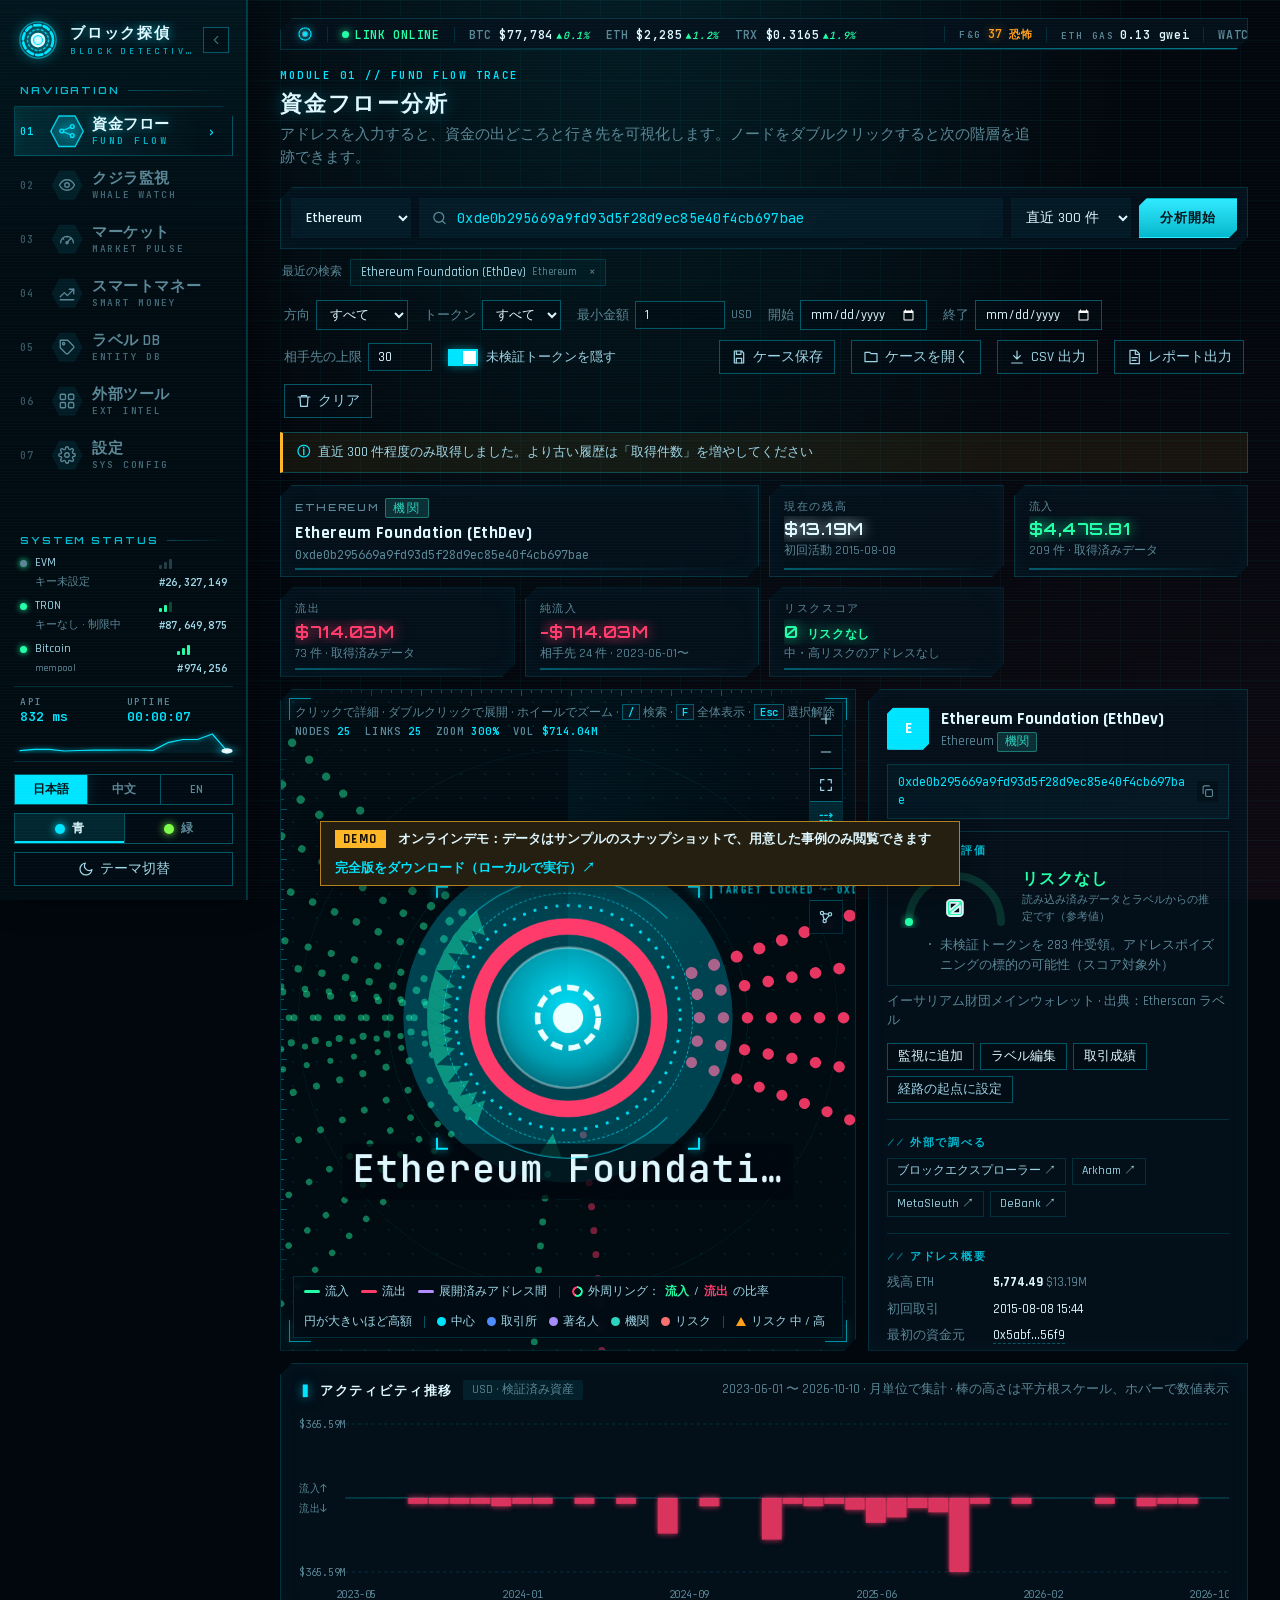
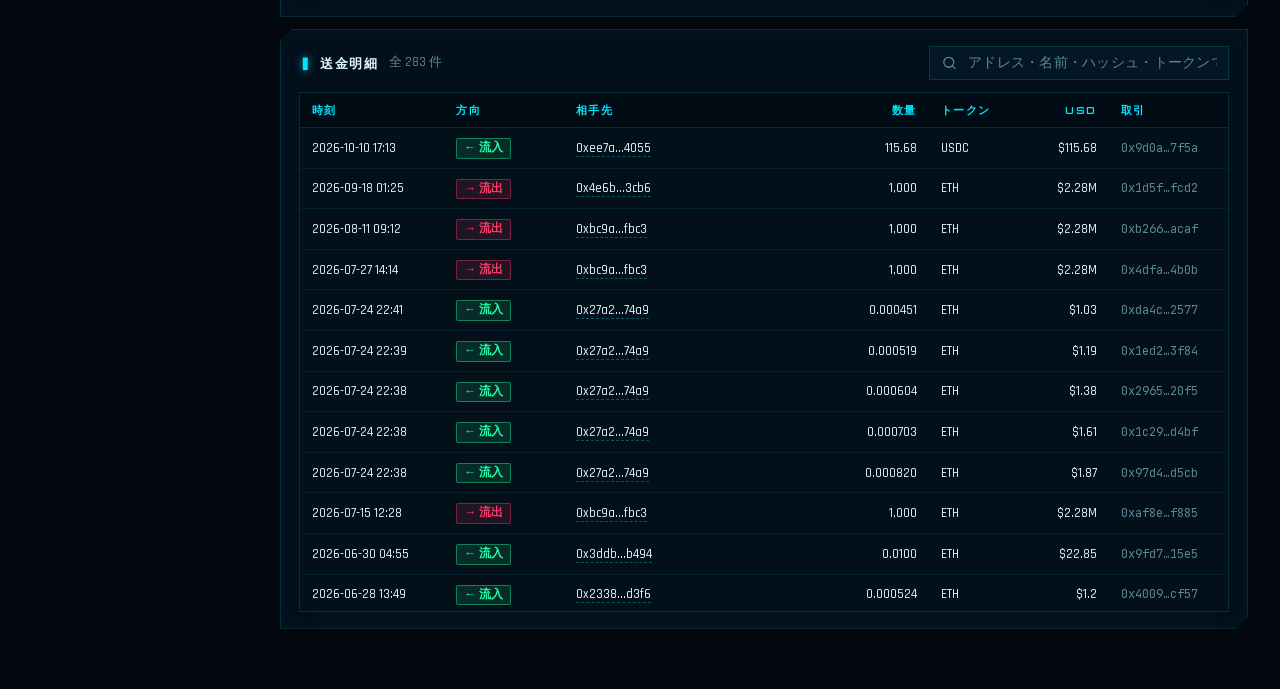
==== commit 5310e546: "v1.5.1: edit watchlist entries from the table An Edit button per row loads the entry (label, thresho" ====
--- a/docs/index.html
+++ b/docs/index.html
@@ -583,9 +583,9 @@
   <div class="lines" id="boot-lines"></div>
   <div class="skip">CLICK TO SKIP</div>
 </div>
-<script src="i18n.js?v=32"></script>
+<script src="i18n.js?v=33"></script>
 <script src="risk.js?v=3"></script>
-<script src="app.js?v=53"></script>
+<script src="app.js?v=54"></script>
 <script src="path.js?v=3"></script>
 <script src="market.js?v=5"></script>
 <script src="smart.js?v=7"></script>
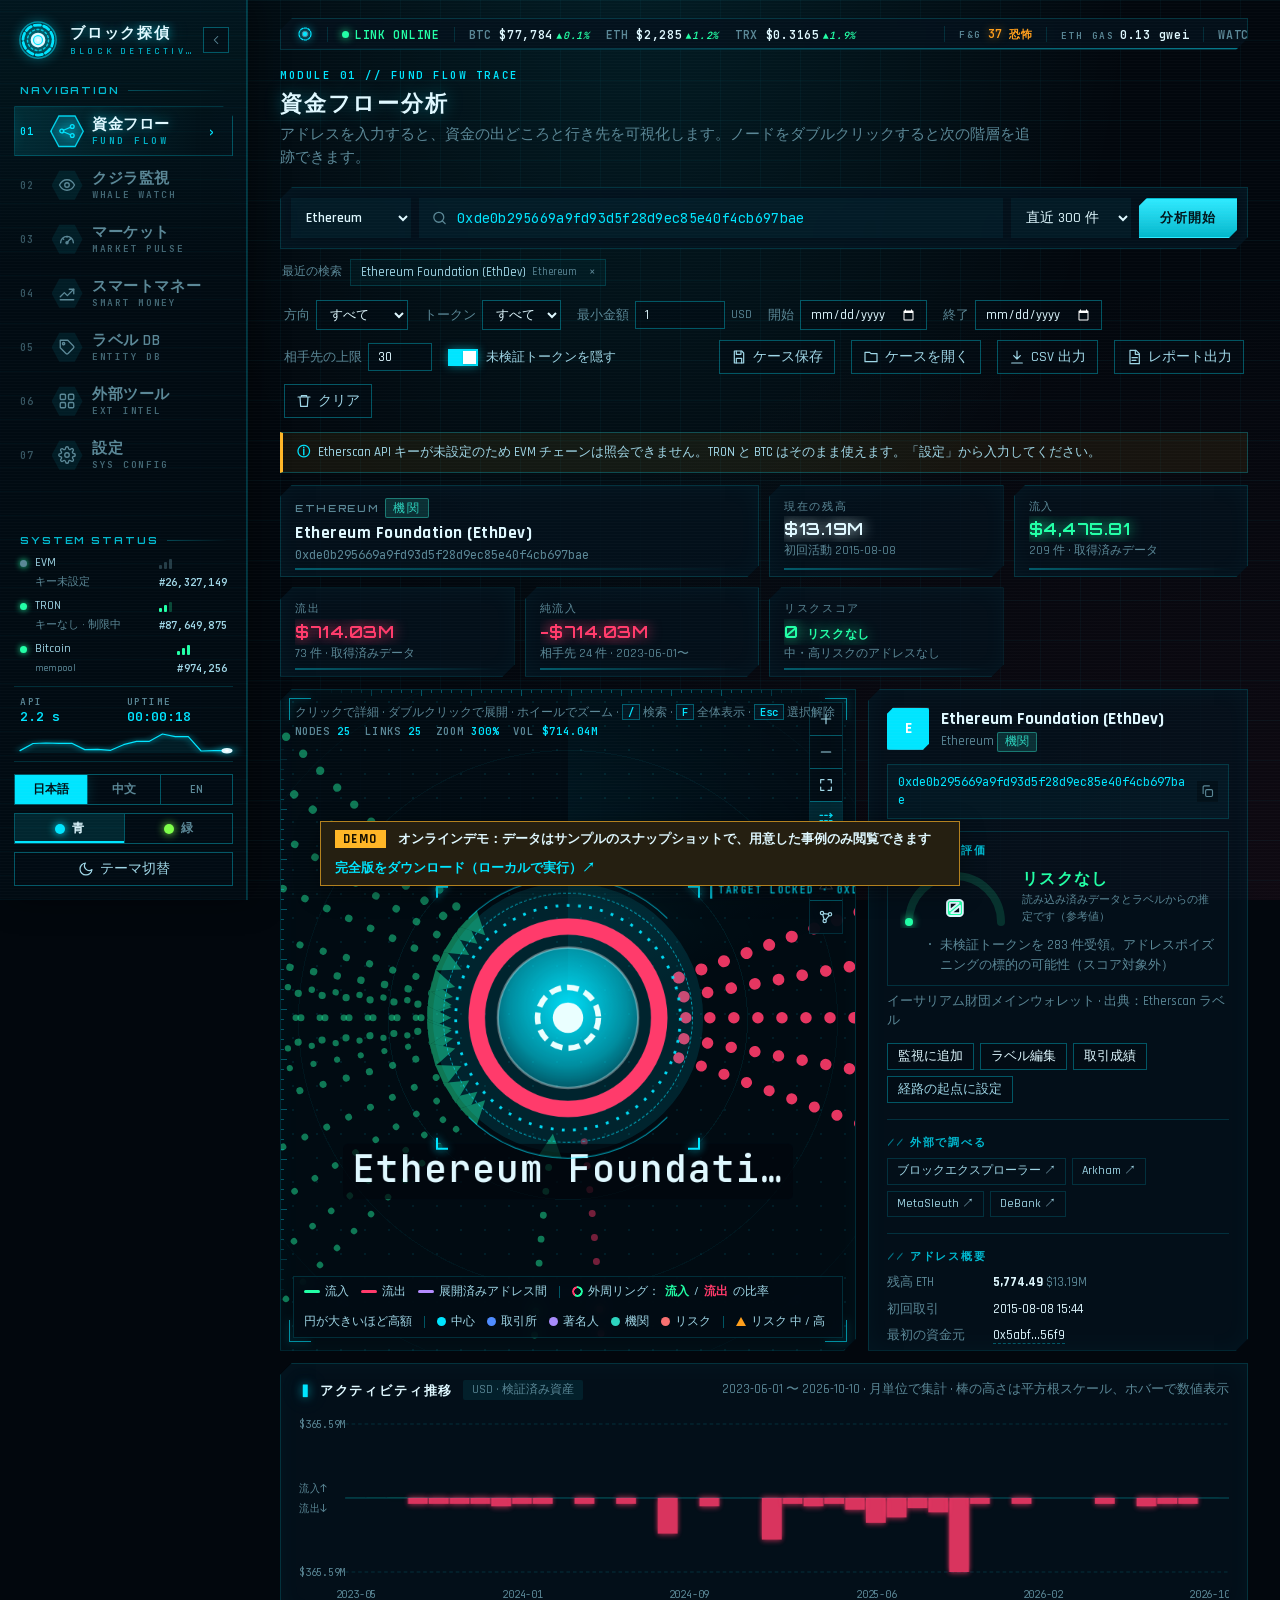
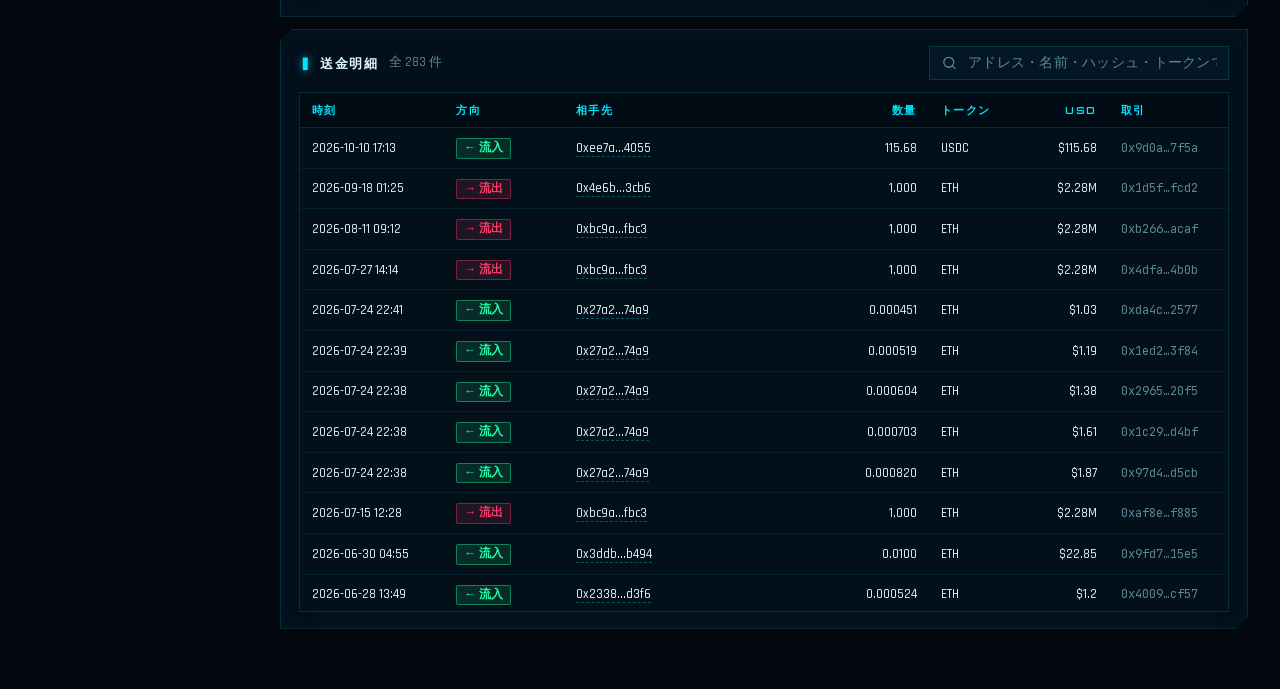
==== commit 3485755e: "v1.7.0: import OFAC sanctioned addresses into the label database - POST /api/labels/ofac fetches the" ====
--- a/docs/index.html
+++ b/docs/index.html
@@ -453,6 +453,8 @@
             <svg viewBox="0 0 24 24"><path d="M12 3v12M7 10l5 5 5-5M4 21h16"/></svg>导出 JSON</button>
           <label class="btn ghost">
             <svg viewBox="0 0 24 24"><path d="M12 21V9M7 14l5-5 5 5M4 3h16"/></svg>导入 JSON<input id="l-import" type="file" accept=".json" hidden></label>
+          <button id="l-ofac" type="button" class="ghost" title="从 OFAC SDN 制裁名单（0xB10C 整理的公开列表）导入加密货币地址，作为风险评分的风险源；已有的标签不会被覆盖">
+            <svg viewBox="0 0 24 24"><path d="M12 3l8 4v5c0 5-3.5 8.5-8 9-4.5-.5-8-4-8-9V7z"/><path d="M12 8v5M12 16h.01"/></svg>导入 OFAC 制裁地址</button>
         </div>
       </header>
 
@@ -583,9 +585,9 @@
   <div class="lines" id="boot-lines"></div>
   <div class="skip">CLICK TO SKIP</div>
 </div>
-<script src="i18n.js?v=33"></script>
+<script src="i18n.js?v=34"></script>
 <script src="risk.js?v=3"></script>
-<script src="app.js?v=54"></script>
+<script src="app.js?v=55"></script>
 <script src="path.js?v=3"></script>
 <script src="market.js?v=5"></script>
 <script src="smart.js?v=7"></script>
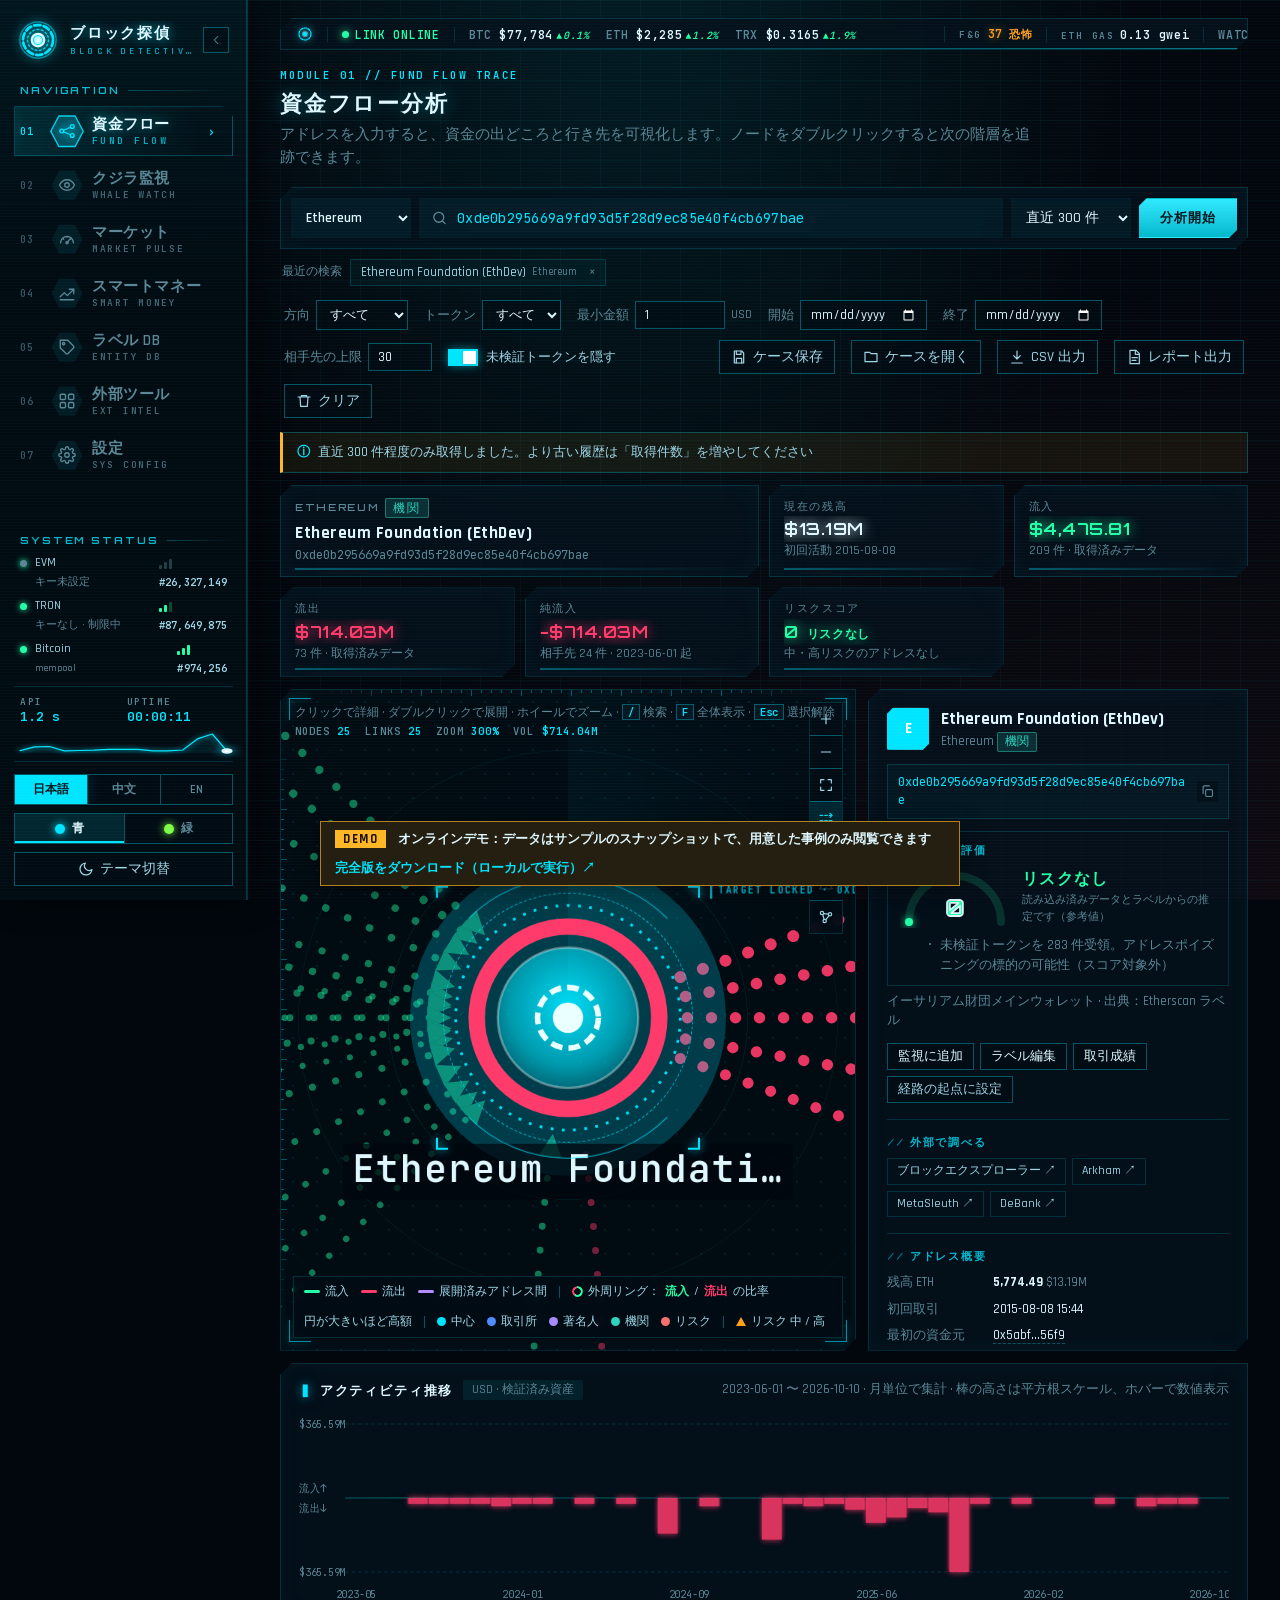
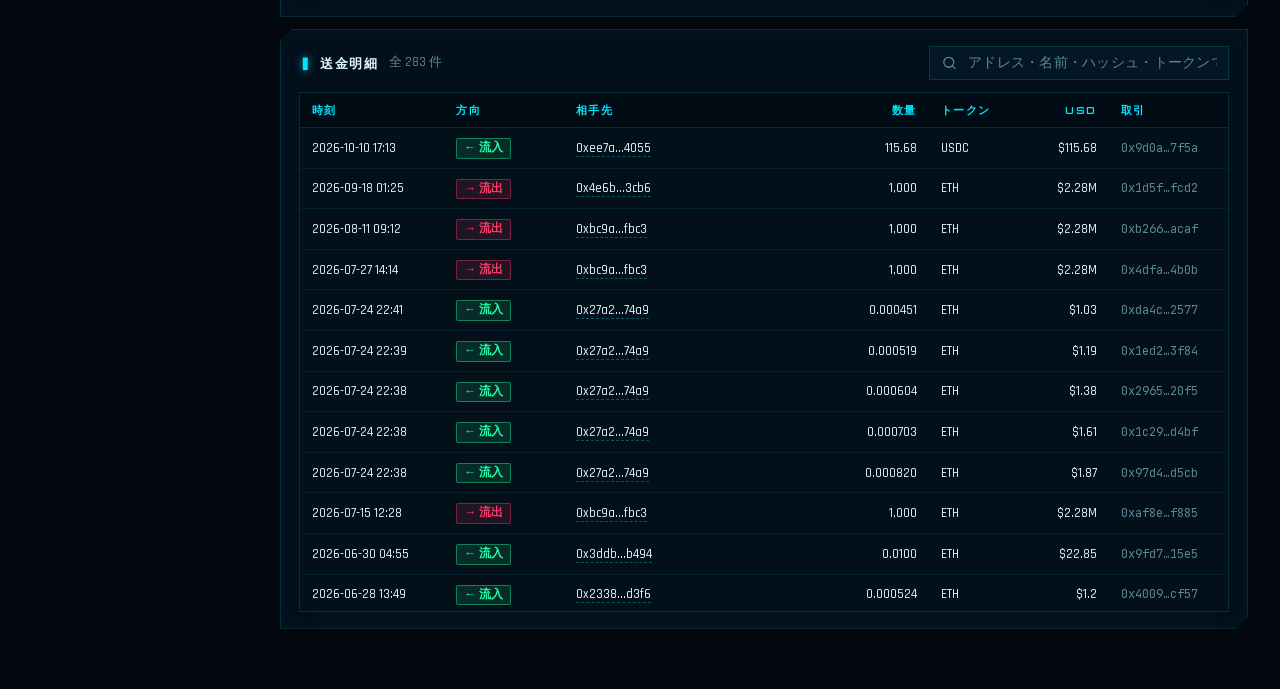
==== commit eeb98618: "v1.7.1: more ja/en translations, i18n checker reports only real gaps Co-Authored-By: Claude Fable 5." ====
--- a/docs/index.html
+++ b/docs/index.html
@@ -585,7 +585,7 @@
   <div class="lines" id="boot-lines"></div>
   <div class="skip">CLICK TO SKIP</div>
 </div>
-<script src="i18n.js?v=34"></script>
+<script src="i18n.js?v=35"></script>
 <script src="risk.js?v=3"></script>
 <script src="app.js?v=55"></script>
 <script src="path.js?v=3"></script>
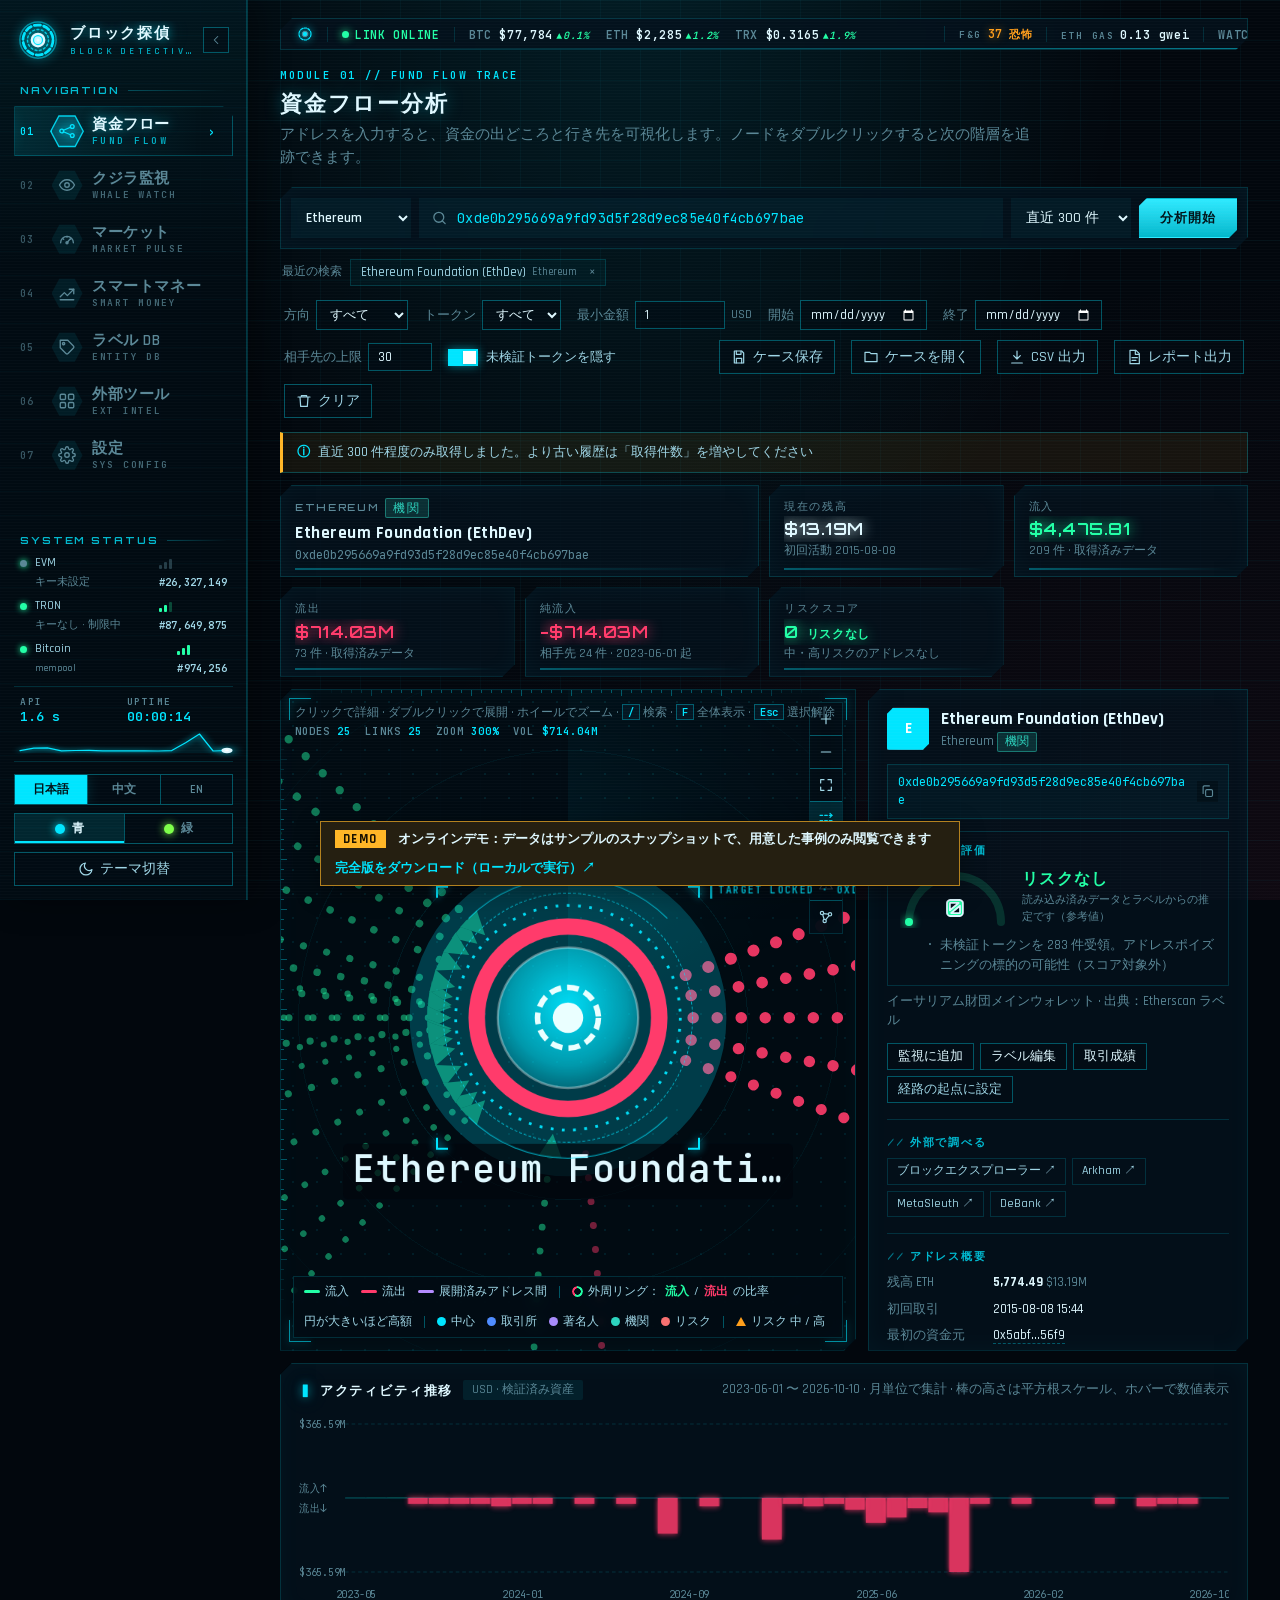
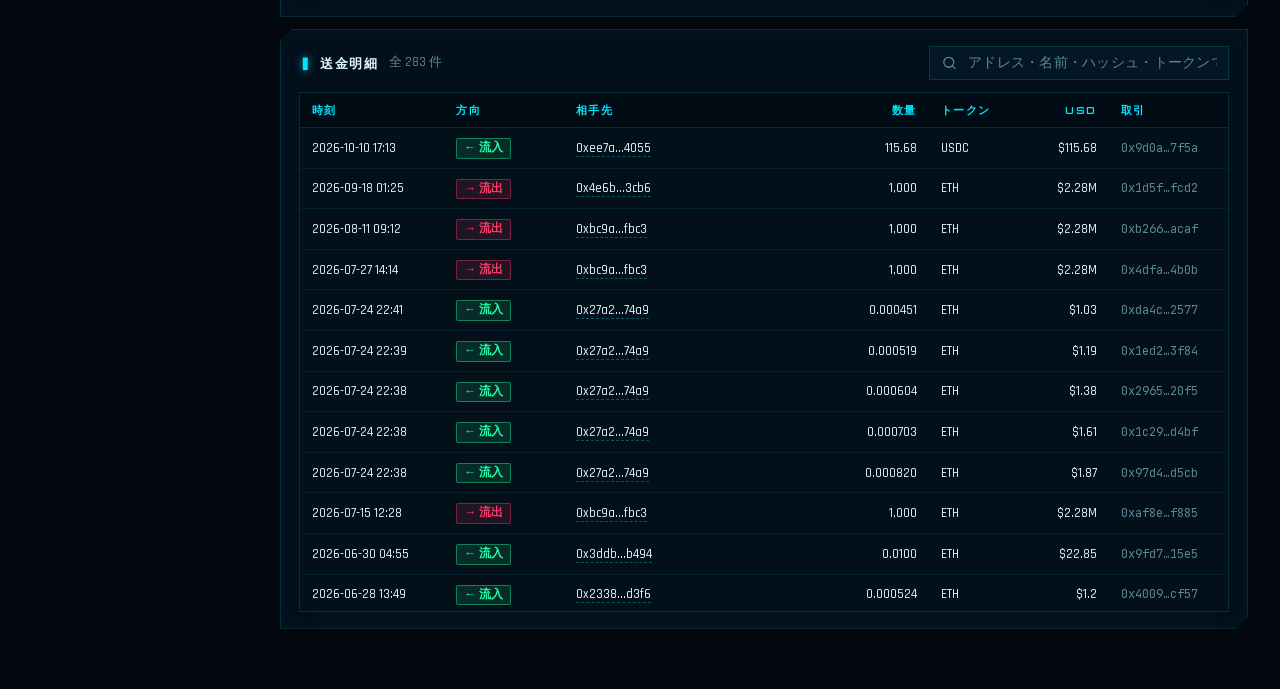
==== commit dc1e1a38: "i18n: drop stale per-page shortcut entries; the generic pattern now translates nav titles consistent" ====
--- a/docs/index.html
+++ b/docs/index.html
@@ -585,7 +585,7 @@
   <div class="lines" id="boot-lines"></div>
   <div class="skip">CLICK TO SKIP</div>
 </div>
-<script src="i18n.js?v=35"></script>
+<script src="i18n.js?v=36"></script>
 <script src="risk.js?v=3"></script>
 <script src="app.js?v=55"></script>
 <script src="path.js?v=3"></script>
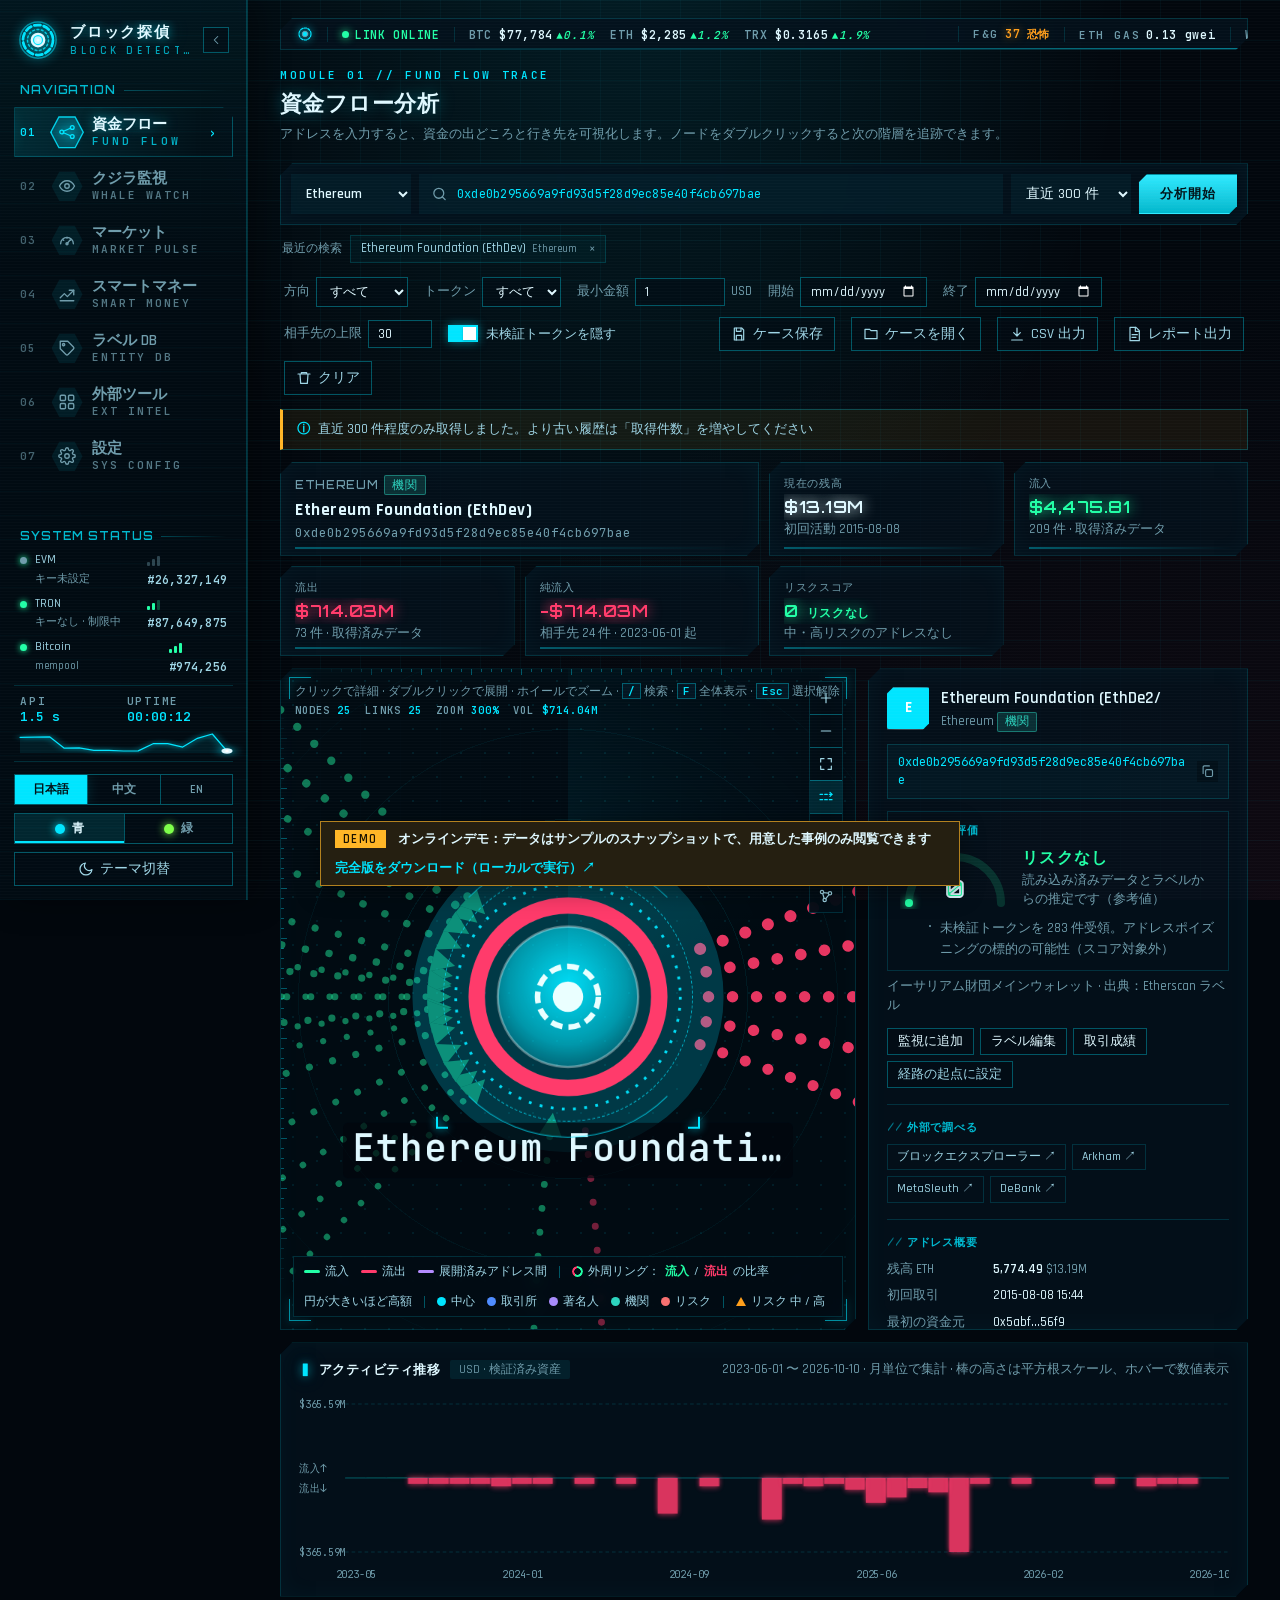
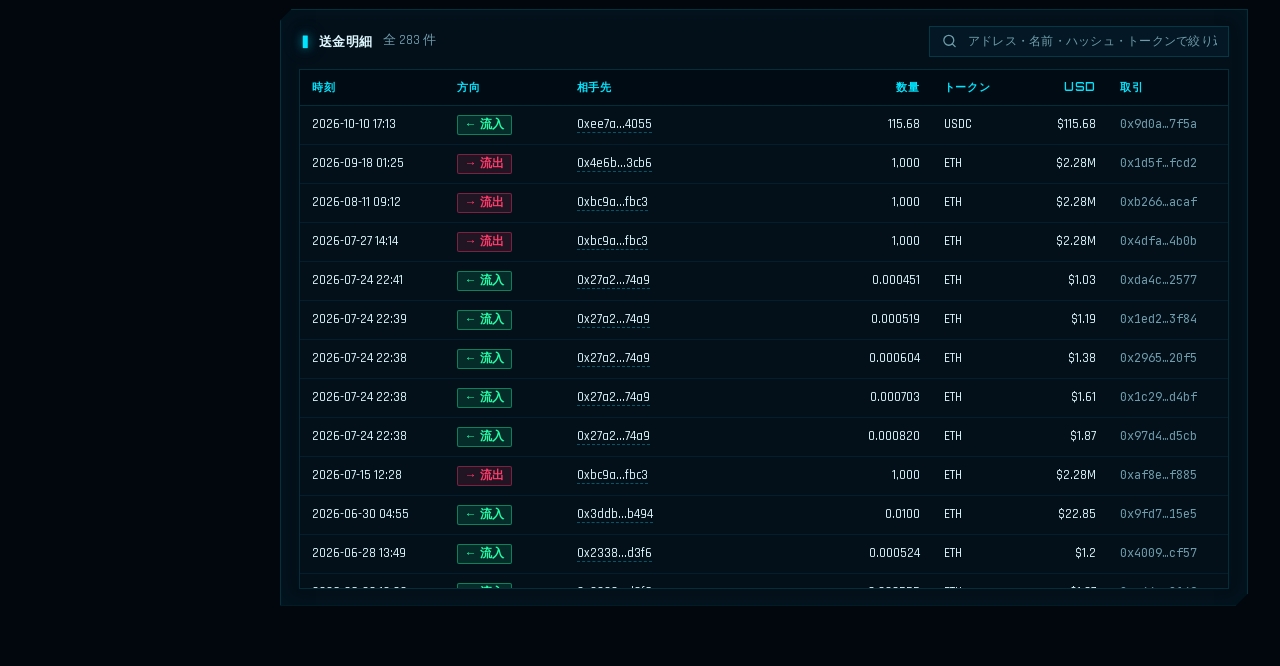
==== commit c6d79542: "v1.8.0: typography and readability layer (static/type.css) - Language-aware font stacks: Japanese UI" ====
--- a/docs/index.html
+++ b/docs/index.html
@@ -11,7 +11,8 @@
 <link rel="stylesheet" href="nav.css?v=9">
 <link rel="stylesheet" href="market.css?v=3">
 <link rel="stylesheet" href="smart.css?v=3">
-<script src="theme.js?v=1"></script>
+<link rel="stylesheet" href="type.css?v=1">
+<script src="theme.js?v=2"></script>
 <script src="demo.js"></script>
 <script src="vendor/cytoscape.min.js"></script>
 </head>
@@ -544,6 +545,11 @@
           <div class="accent-switch lg"><button type="button" data-accent="blue"><i></i><span>蓝色 · 冰蓝全息</span></button><button type="button" data-accent="green"><i></i><span>绿色 · 荧光矩阵</span></button></div>
         </div>
         <div class="card">
+          <h3>字号</h3>
+          <p class="muted">正文、表格、说明文字和标签整体放大；资金图和布局不变。界面语言为日文时自动使用日文字体，汉字不再显示成中文字形。</p>
+          <div class="accent-switch lg fontsize-switch"><button type="button" data-fontsize="md"><span>标准</span></button><button type="button" data-fontsize="lg"><span>大</span></button><button type="button" data-fontsize="xl"><span>特大</span></button></div>
+        </div>
+        <div class="card">
           <h3>服务</h3>
           <p class="muted">改了代码之后点一下，服务会重新启动并加载最新代码，页面自动刷新。打开界面：Mac 双击 <code translate="no">启动区块侦探.command</code>，Windows 双击 <code translate="no">启动区块侦探.bat</code>。</p>
           <dl class="kv" id="svc-info"></dl>
@@ -585,9 +591,9 @@
   <div class="lines" id="boot-lines"></div>
   <div class="skip">CLICK TO SKIP</div>
 </div>
-<script src="i18n.js?v=36"></script>
+<script src="i18n.js?v=37"></script>
 <script src="risk.js?v=3"></script>
-<script src="app.js?v=55"></script>
+<script src="app.js?v=56"></script>
 <script src="path.js?v=3"></script>
 <script src="market.js?v=5"></script>
 <script src="smart.js?v=7"></script>
--- a/docs/type.css
+++ b/docs/type.css
@@ -0,0 +1,66 @@
+/* 区块侦探 — 字体可读性层。最后加载，统一管各主题的字体回退、字号阶梯、最小字号、中日文排版和次要文字对比度。
+   原则：装饰性小标签不低于 11px；正文 / 表格可在设置里整体放大；日文界面用日文字体（否则汉字会显示成中文字形）。 */
+
+/* ---------- 1. 按界面语言选字体 ----------
+   style.css / hud.css / nav.css 里各自定义过 --font；这里用同等或更高的选择器统一收口：
+   拉丁部分沿用各主题的字体（HUD 深色主题是 Rajdhani），汉字部分按语言落到对应的 CJK 字体 */
+:root { --cjk: "PingFang SC", "Hiragino Sans GB", "Microsoft YaHei", "Noto Sans SC", "Noto Sans CJK SC"; }
+:root:lang(ja) { --cjk: "Hiragino Sans", "Hiragino Kaku Gothic ProN", "Yu Gothic UI", "Yu Gothic", Meiryo, "Noto Sans JP", "Noto Sans CJK JP"; }
+:root, :root:lang(ja), :root:lang(zh-CN), :root:lang(en) {
+  --font: "Inter", -apple-system, BlinkMacSystemFont, "Segoe UI", var(--cjk), sans-serif;
+  /* 等宽字体没有汉字，汉字落到 CJK 字体而不是浏览器默认字体 */
+  --mono: "JetBrains Mono", ui-monospace, "SF Mono", Menlo, Consolas, monospace, var(--cjk);
+}
+:root[data-theme="dark"], :root:lang(ja)[data-theme="dark"], :root:lang(zh-CN)[data-theme="dark"], :root:lang(en)[data-theme="dark"] {
+  --font: "Rajdhani", "Inter", -apple-system, BlinkMacSystemFont, "Segoe UI", var(--cjk), sans-serif;
+}
+
+/* ---------- 2. 字号阶梯（设置 → 字号：标准 / 大 / 特大） ---------- */
+:root { --fs-body: 14px; --fs-table: 13px; --fs-small: 12.5px; --fs-label: 11.5px; --lh-body: 1.55; }
+:root[data-fontsize="lg"] { --fs-body: 15px; --fs-table: 14px; --fs-small: 13.5px; --fs-label: 12.5px; --lh-body: 1.6; }
+:root[data-fontsize="xl"] { --fs-body: 16.5px; --fs-table: 15px; --fs-small: 14.5px; --fs-label: 13px; --lh-body: 1.65; }
+body { font-size: var(--fs-body); line-height: var(--lh-body); }
+input, select, button, .btn, .tabs button { font-size: var(--fs-body); }
+table { font-size: var(--fs-table); }
+th { font-size: max(11.5px, calc(var(--fs-table) - 1px)); }
+[data-theme="dark"] th { font-size: max(11px, calc(var(--fs-table) - 2px)); }
+td.mono, .mono-cell, .mono, .mono-input, .search-input input { font-size: max(12px, calc(var(--fs-table) - 1px)); }
+.muted, .cp-note, .msg div, .secret-store, .card p, .page-head p, .setting small, label.field > span, .field em { font-size: var(--fs-small); }
+.badge, .chip, .nav-badge { font-size: var(--fs-label); }
+.kpi .s { font-size: var(--fs-small); }
+.kpi .k { font-size: max(11px, calc(var(--fs-label) - .5px)); }
+
+/* ---------- 3. 最小字号：HUD 风格的小标签统一不低于 11px，等宽数字 11.5px ---------- */
+.eyebrow, .brand-sub, .ni-idx, .ni-txt small, .sys-meta span, .hb-gas small, .hb-fng small, .hb-fng i, .tick .chg,
+#hud-tip .tt-g span, .sm-grade small, .sm-g small, .mk-cmp em, .rs-b .n, .rs-b > span:last-child, kbd, .src-row > small,
+[data-theme="dark"] .kpi .k, [data-theme="dark"] .section-title, [data-theme="dark"] .nav-section, .risk-badge, .sb-status, #boot .skip { font-size: 11px; }
+.src-row > .blk, #reticle .rt-label, .hud-bar .mono { font-size: 11.5px; }
+.cp-curve text, .mk-chart text, .mk-gauge .lbl, #timeline text { font-size: 11px; }
+.risk-badge::before { font-size: 9px; }
+
+/* ---------- 4. 中日文排版：方块字不拉字距，行高放宽 ---------- */
+:root:lang(ja) .page-head h1, :root:lang(zh-CN) .page-head h1 { letter-spacing: .02em; }
+:root:lang(ja) .card h3, :root:lang(zh-CN) .card h3 { letter-spacing: .04em; }
+:root:lang(ja) .section-title, :root:lang(zh-CN) .section-title,
+:root:lang(ja) .nav-section, :root:lang(zh-CN) .nav-section { letter-spacing: .08em; }
+:root:lang(ja) th, :root:lang(zh-CN) th { letter-spacing: .06em; }
+:root:lang(ja) .kpi .k, :root:lang(zh-CN) .kpi .k { letter-spacing: .06em; }
+:root:lang(ja) .ni-txt b, :root:lang(zh-CN) .ni-txt b { letter-spacing: 0; }
+:root:lang(ja) .tabs button, :root:lang(zh-CN) .tabs button { letter-spacing: 0; }
+:root:lang(ja) p, :root:lang(zh-CN) p, :root:lang(ja) .cp-note, :root:lang(zh-CN) .cp-note,
+:root:lang(ja) .msg div, :root:lang(zh-CN) .msg div, :root:lang(ja) li, :root:lang(zh-CN) li { line-height: 1.7; }
+:root:lang(ja) td, :root:lang(zh-CN) td { line-height: 1.5; }
+/* 日文假名在 Inter 的粗体下会偏重，标题用 600 */
+:root:lang(ja) h1, :root:lang(ja) h2, :root:lang(ja) h3, :root:lang(ja) b, :root:lang(ja) strong { font-weight: 600; }
+
+/* ---------- 5. 数字等宽对齐，金额列不跳动 ---------- */
+.num, .kpi .v, .mono, td, .hb-gas, .tick, .sys-meta, .kpis, .hud-bar { font-variant-numeric: tabular-nums; }
+
+/* ---------- 6. 次要文字对比度：HUD 主题的 muted 提亮到 ≥ 4.5:1（在半透明卡片底色上） ---------- */
+:root[data-theme="dark"] { --muted: #6f9cab; }
+:root[data-theme="dark"][data-accent="green"] { --muted: #7fae76; }
+
+/* ---------- 7. 设置页的字号开关（复用配色开关的样式） ---------- */
+.fontsize-switch button span { font-weight: 600; }
+.fontsize-switch button[data-fontsize="lg"] span { font-size: 15px; }
+.fontsize-switch button[data-fontsize="xl"] span { font-size: 17px; }
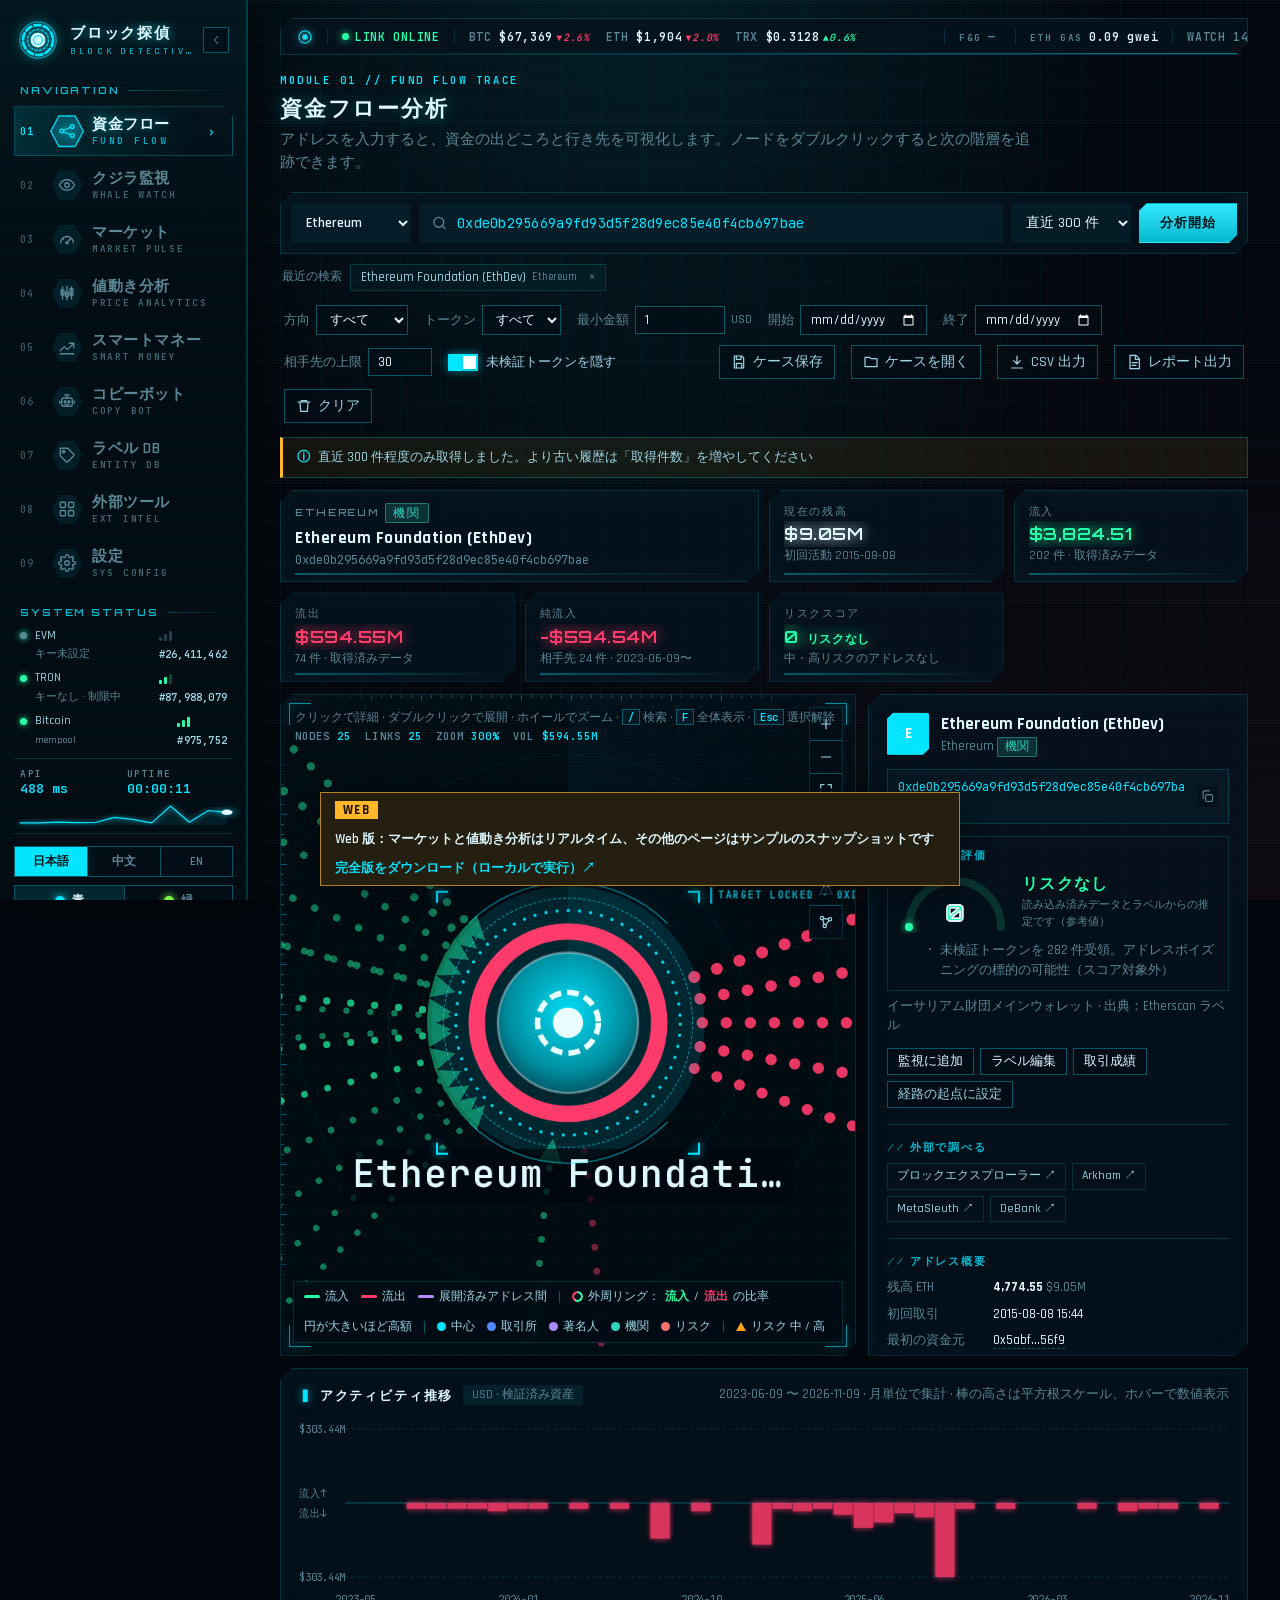
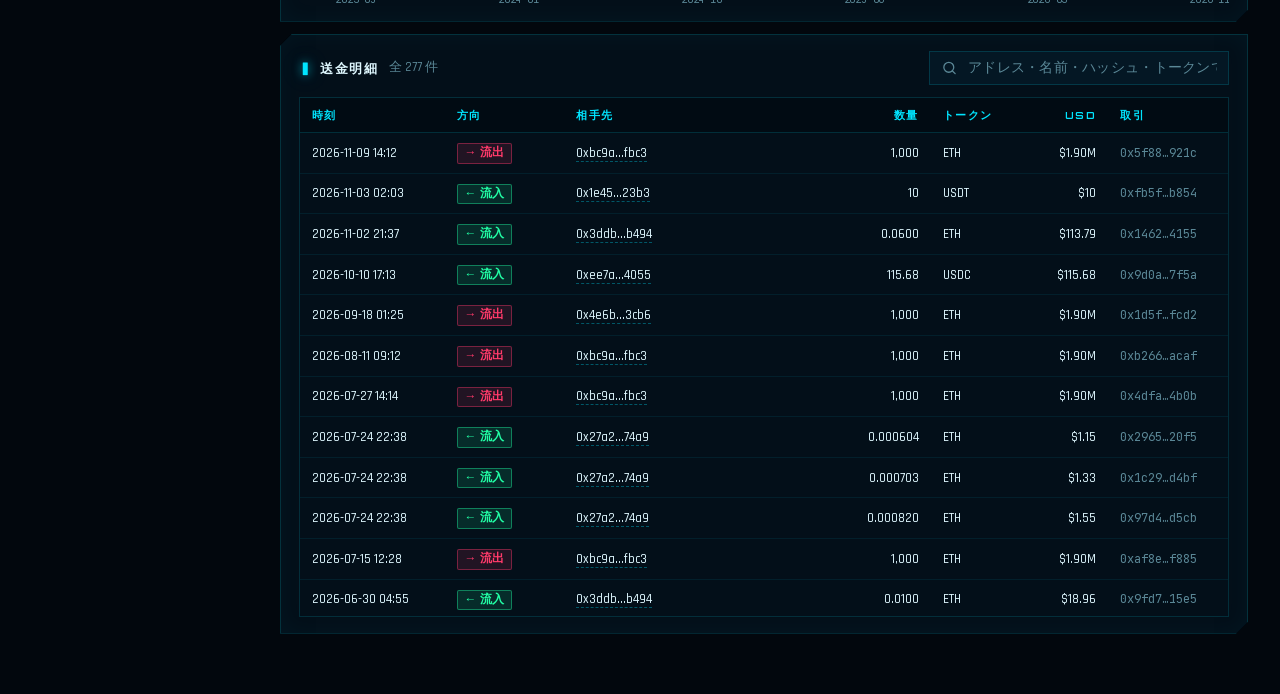
==== commit 757a4aa7: "v1.5.0: Price Analysis page, live web version, update notes - Price Analysis tab: Binance candlestic" ====
--- a/docs/index.html
+++ b/docs/index.html
@@ -10,9 +10,12 @@
 <link rel="stylesheet" href="hud.css?v=14">
 <link rel="stylesheet" href="nav.css?v=9">
 <link rel="stylesheet" href="market.css?v=3">
+<link rel="stylesheet" href="ta.css?v=1">
+<link rel="stylesheet" href="notes.css?v=1">
 <link rel="stylesheet" href="smart.css?v=3">
-<link rel="stylesheet" href="type.css?v=1">
-<script src="theme.js?v=2"></script>
+<link rel="stylesheet" href="copy.css?v=3">
+<script src="theme.js?v=1"></script>
+<script src="live.js"></script>
 <script src="demo.js"></script>
 <script src="vendor/cytoscape.min.js"></script>
 </head>
@@ -42,44 +45,56 @@
     <div class="nav-section"><span>NAVIGATION</span><i></i></div>
     <nav class="tabs" id="nav">
       <div class="nav-ind" id="nav-ind" aria-hidden="true"><i></i></div>
-      <button data-tab="flow" data-name="资金流向" class="active" title="资金流向（快捷键 1）">
+      <button data-tab="flow" class="active" title="资金流向（快捷键 1）">
         <span class="ni-idx">01</span>
         <span class="ni-ico"><svg viewBox="0 0 24 24"><circle cx="5" cy="12" r="2.5"/><circle cx="19" cy="6" r="2.5"/><circle cx="19" cy="18" r="2.5"/><path d="M7.3 11l9.4-4M7.3 13l9.4 4"/></svg></span>
         <span class="ni-txt"><b>资金流向</b><small>FUND FLOW</small></span>
         <span class="ni-arrow">›</span>
       </button>
-      <button data-tab="watch" data-name="巨鲸监控" title="巨鲸监控（快捷键 2）">
+      <button data-tab="watch" title="巨鲸监控（快捷键 2）">
         <span class="ni-idx">02</span>
         <span class="ni-ico"><svg viewBox="0 0 24 24"><path d="M2 12s3.5-7 10-7 10 7 10 7-3.5 7-10 7S2 12 2 12z"/><circle cx="12" cy="12" r="3"/></svg></span>
         <span class="ni-txt"><b>巨鲸监控</b><small>WHALE WATCH</small></span>
         <span id="nav-new" class="nav-badge" hidden></span><span class="ni-arrow">›</span>
       </button>
-      <button data-tab="market" data-name="市场监控" title="市场监控（快捷键 3）">
+      <button data-tab="market" title="市场监控（快捷键 3）">
         <span class="ni-idx">03</span>
         <span class="ni-ico"><svg viewBox="0 0 24 24"><path d="M3.5 17a8.5 8.5 0 1117 0"/><path d="M12 17l4.2-5.2"/><circle cx="12" cy="17" r="1.4"/><path d="M6.6 11.6l1 .8M12 8.5v1.3M17.4 11.6l-1 .8"/></svg></span>
         <span class="ni-txt"><b>市场监控</b><small>MARKET PULSE</small></span>
         <span class="ni-arrow">›</span>
       </button>
-      <button data-tab="smart" data-name="聪明钱" title="聪明钱（快捷键 4）">
+      <button data-tab="ta" title="涨跌分析（快捷键 4）">
         <span class="ni-idx">04</span>
+        <span class="ni-ico"><svg viewBox="0 0 24 24"><path d="M6 4v16M18 4v16"/><rect x="4" y="8" width="4" height="7" rx="1"/><rect x="16" y="6" width="4" height="9" rx="1"/><path d="M12 3v18"/><rect x="10" y="11" width="4" height="6" rx="1"/></svg></span>
+        <span class="ni-txt"><b>涨跌分析</b><small>PRICE ANALYTICS</small></span>
+        <span class="ni-arrow">›</span>
+      </button>
+      <button data-tab="smart" title="聪明钱（快捷键 5）">
+        <span class="ni-idx">05</span>
         <span class="ni-ico"><svg viewBox="0 0 24 24"><path d="M3 17l5.5-5.5 4 4L21 7"/><path d="M15 7h6v6"/><path d="M3 21h18"/></svg></span>
         <span class="ni-txt"><b>聪明钱</b><small>SMART MONEY</small></span>
         <span class="ni-arrow">›</span>
       </button>
-      <button data-tab="labels" data-name="标签库" title="标签库（快捷键 6）">
+      <button data-tab="copy" title="跟单机器人（快捷键 6）">
         <span class="ni-idx">06</span>
+        <span class="ni-ico"><svg viewBox="0 0 24 24"><rect x="5" y="8" width="14" height="11" rx="2"/><path d="M12 8V4M9 4h6"/><circle cx="9.5" cy="13" r="1.3"/><circle cx="14.5" cy="13" r="1.3"/><path d="M9.5 16.5h5M2.5 12v3M21.5 12v3"/></svg></span>
+        <span class="ni-txt"><b>跟单机器人</b><small>COPY BOT</small></span>
+        <span class="ni-arrow">›</span>
+      </button>
+      <button data-tab="labels" title="标签库（快捷键 7）">
+        <span class="ni-idx">07</span>
         <span class="ni-ico"><svg viewBox="0 0 24 24"><path d="M20.6 13.4l-7.2 7.2a2 2 0 01-2.8 0L3 13V3h10l7.6 7.6a2 2 0 010 2.8z"/><circle cx="7.5" cy="7.5" r="1.5"/></svg></span>
         <span class="ni-txt"><b>标签库</b><small>ENTITY DB</small></span>
         <span class="ni-arrow">›</span>
       </button>
-      <button data-tab="tools" data-name="工具导航" title="工具导航（快捷键 7）">
-        <span class="ni-idx">07</span>
+      <button data-tab="tools" title="工具导航（快捷键 8）">
+        <span class="ni-idx">08</span>
         <span class="ni-ico"><svg viewBox="0 0 24 24"><rect x="3" y="3" width="7" height="7" rx="1.5"/><rect x="14" y="3" width="7" height="7" rx="1.5"/><rect x="3" y="14" width="7" height="7" rx="1.5"/><rect x="14" y="14" width="7" height="7" rx="1.5"/></svg></span>
         <span class="ni-txt"><b>工具导航</b><small>EXT INTEL</small></span>
         <span class="ni-arrow">›</span>
       </button>
-      <button data-tab="settings" data-name="设置" title="设置（快捷键 8）">
-        <span class="ni-idx">08</span>
+      <button data-tab="settings" title="设置（快捷键 9）">
+        <span class="ni-idx">09</span>
         <span class="ni-ico"><svg viewBox="0 0 24 24"><circle cx="12" cy="12" r="3"/><path d="M19.4 15a1.7 1.7 0 00.3 1.8l.1.1a2 2 0 11-2.8 2.8l-.1-.1a1.7 1.7 0 00-1.8-.3 1.7 1.7 0 00-1 1.5V21a2 2 0 11-4 0v-.1a1.7 1.7 0 00-1.1-1.5 1.7 1.7 0 00-1.8.3l-.1.1a2 2 0 11-2.8-2.8l.1-.1a1.7 1.7 0 00.3-1.8 1.7 1.7 0 00-1.5-1H3a2 2 0 110-4h.1a1.7 1.7 0 001.5-1.1 1.7 1.7 0 00-.3-1.8l-.1-.1a2 2 0 112.8-2.8l.1.1a1.7 1.7 0 001.8.3H9a1.7 1.7 0 001-1.5V3a2 2 0 114 0v.1a1.7 1.7 0 001 1.5 1.7 1.7 0 001.8-.3l.1-.1a2 2 0 112.8 2.8l-.1.1a1.7 1.7 0 00-.3 1.8V9a1.7 1.7 0 001.5 1H21a2 2 0 110 4h-.1a1.7 1.7 0 00-1.5 1z"/></svg></span>
         <span class="ni-txt"><b>设置</b><small>SYS CONFIG</small></span>
         <span class="ni-arrow">›</span>
@@ -118,6 +133,7 @@
       <span class="hb-fng" id="hb-fng" title="恐惧与贪婪指数（点击查看市场监控）"><small>F&amp;G</small><b>—</b><i></i></span>
       <span class="hb-gas" id="hb-gas" title="以太坊建议 Gas 价格"><small>ETH GAS</small><b>—</b></span>
       <span id="hud-watch">WATCH 0</span>
+      <button type="button" class="hb-notes" id="hb-notes" title="更新公告"><small>LOG</small><b id="hb-ver">v—</b><i class="dot" hidden></i></button>
       <span class="clock" id="clock">UTC --:--:--</span>
       <i class="hb-beat" id="hb-beat" aria-hidden="true"></i>
     </div>
@@ -316,19 +332,10 @@
           <input id="w-addr" placeholder="地址" spellcheck="false" class="mono-input grow-2">
           <input id="w-label" placeholder="名称，如：某巨鲸 / 某交易所" class="grow">
           <label class="field"><span>大额阈值</span><input id="w-th" type="number" min="0" value="1000000" class="w-md"><em>USD</em></label>
-          <select id="w-dir" title="只对哪个方向的转账提醒"><option value="all">流入 + 流出</option><option value="in">只看流入</option><option value="out">只看流出</option></select>
-          <input id="w-tokens" placeholder="只看这些代币，如 USDT, ETH（可选）" class="grow">
           <input id="w-note" placeholder="备注（可选）" class="grow">
           <button class="primary">加入监控</button>
         </div>
       </form>
-
-      <div class="card">
-        <div class="card-head"><h3>巨鲸净流向</h3><span id="fl-info" class="muted"></span><span class="spacer"></span><button id="fl-refresh" type="button" class="small ghost">刷新</button></div>
-        <p class="muted">监控列表里所有地址最近 24 小时 / 7 天的美元流入减流出（只算已验证、能定价的转账；按当前价格）。巨鲸持续净流出交易所地址、或大量流入冷钱包，往往比单笔大额更说明问题。</p>
-        <div id="fl-kpis" class="kpis"></div>
-        <div class="table-wrap"><table id="fl-table"></table></div>
-      </div>
 
       <div class="card">
         <div class="card-head"><h3>监控列表</h3><span id="watch-count" class="chip"></span>
@@ -395,11 +402,79 @@
       </div>
     </section>
 
+    <!-- ======================= 涨跌分析 ======================= -->
+    <section id="tab-ta" class="tab">
+      <header class="page-head">
+        <div>
+          <div class="eyebrow">MODULE 04 // PRICE ANALYTICS</div>
+          <h1>涨跌分析</h1>
+          <p>单币技术指标、涨跌榜、价格与合约持仓的综合判断，以及主流币与 BTC 的联动关系。解读只描述数据所处的状态，不预测涨跌。</p>
+        </div>
+        <div class="head-actions">
+          <span id="ta-upd" class="muted"></span>
+          <button id="ta-refresh" type="button" class="primary">刷新</button>
+        </div>
+      </header>
+      <div id="ta-msg" class="msg"></div>
+
+      <div class="card">
+        <div class="card-head"><h3>技术分析</h3><span class="spacer"></span>
+          <form id="ta-form" class="ta-form">
+            <input id="ta-sym" list="ta-syms" value="BTC" maxlength="15" spellcheck="false" autocomplete="off" aria-label="币种代码" placeholder="币种代码，如 BTC">
+            <datalist id="ta-syms"></datalist>
+            <div class="seg" id="ta-tf"><button type="button" data-tf="1h">1h</button><button type="button" data-tf="4h">4h</button><button type="button" data-tf="1d" class="on">1d</button><button type="button" data-tf="1w">1w</button></div>
+            <button type="submit" class="primary">分析</button>
+          </form>
+        </div>
+        <div id="ta-quick" class="ta-quick"></div>
+        <div id="ta-kpis" class="kpis ta-kpis"></div>
+        <div class="ta-main">
+          <div class="ta-chart-wrap">
+            <div class="ta-legend"><span class="l20">MA20</span><span class="l50">MA50</span><span class="l200">MA200</span><span class="lbb">布林带 (20, 2)</span><span class="muted">Binance 现货 · USDT</span></div>
+            <div id="ta-chart" class="ta-chart"></div>
+          </div>
+          <div class="ta-side">
+            <h4>技术面解读</h4>
+            <ul id="ta-read" class="mk-list"></ul>
+          </div>
+        </div>
+        <p class="muted mk-disc">根据公开数据自动生成的客观描述，仅供参考，不构成投资建议。</p>
+      </div>
+
+      <div class="card">
+        <div class="card-head"><h3>价格与合约持仓</h3><span class="spacer"></span><span class="muted">Binance USDT 永续合约</span></div>
+        <p class="muted ta-note">把价格涨跌和合约持仓量（OI）放在一起看：持仓增加说明有新资金加杠杆进场，持仓减少说明在平仓。统计窗口随上面选择的周期变化。</p>
+        <div id="ta-dv" class="ta-dv"></div>
+      </div>
+
+      <div class="ta-two">
+        <div class="card">
+          <div class="card-head"><h3>涨跌榜</h3><span class="spacer"></span>
+            <div class="seg" id="ta-mv-range"><button type="button" data-r="24" class="on">24h</button><button type="button" data-r="7">7d</button></div>
+            <span class="muted">CoinGecko · 市值前 250</span></div>
+          <div id="ta-breadth" class="ta-breadth"></div>
+          <div class="ta-movers">
+            <div><h4 class="up">涨幅最大</h4><div class="table-wrap"><table id="ta-gain" class="ta-table"></table></div></div>
+            <div><h4 class="down">跌幅最大</h4><div class="table-wrap"><table id="ta-lose" class="ta-table"></table></div></div>
+          </div>
+          <h4>成交最活跃（24h 成交额 / 市值）</h4>
+          <div class="table-wrap"><table id="ta-turn" class="ta-table"></table></div>
+          <p class="muted ta-note">已排除稳定币、包装币 / 质押币和代币化的股票、国债、黄金。点击任意一行可查看该币的技术分析。</p>
+        </div>
+        <div class="card">
+          <div class="card-head"><h3>与 BTC 的联动</h3><span class="spacer"></span><span class="muted">Binance 日线 · 近 90 天</span></div>
+          <ul id="ta-corr-read" class="mk-list ta-corr-read"></ul>
+          <div class="table-wrap"><table id="ta-corr" class="ta-table"></table></div>
+          <p class="muted ta-note">相关系数：1 = 与 BTC 完全同步，0 = 无关，负数 = 反向。Beta：BTC 涨跌 1% 时该币平均涨跌多少。相对 BTC：该币涨跌幅减去 BTC 涨跌幅，正数表示跑赢。</p>
+        </div>
+      </div>
+    </section>
+
     <!-- ======================= 聪明钱 ======================= -->
     <section id="tab-smart" class="tab">
       <header class="page-head">
         <div>
-          <div class="eyebrow">MODULE 04 // SMART MONEY</div>
+          <div class="eyebrow">MODULE 05 // SMART MONEY</div>
           <h1>聪明钱分析</h1>
           <p>分析一个钱包在链上 DEX 买过什么、赚了多少、胜率多高，找出真正会赚钱的地址，并打上“聪明钱”标签持续跟踪。</p>
         </div>
@@ -440,12 +515,82 @@
       </div>
     </section>
 
+    <!-- ======================= 跟单机器人 ======================= -->
+    <section id="tab-copy" class="tab">
+      <header class="page-head">
+        <div>
+          <div class="eyebrow">MODULE 06 // COPY-TRADE SIMULATOR</div>
+          <h1>跟单机器人</h1>
+          <p>聪明钱一买入，机器人就按规则模拟跟一笔，不碰私钥、不下真单，只记账；同时把每个信号当时的特征和之后的涨跌记进研究数据库，用来检验和优化跟单规则。</p>
+        </div>
+        <div class="head-actions">
+          <button id="cp-run" type="button" class="ghost">立即检查</button>
+          <a id="cp-export" class="btn ghost" href="/api/research/export.csv" download="research_signals.csv">导出研究数据 CSV</a>
+        </div>
+      </header>
+      <div id="cp-status" class="msg"></div>
+
+      <div class="card">
+        <div class="card-head"><h3>机器人规则</h3><span id="cp-state" class="badge">—</span><span class="spacer"></span><button id="cp-reset" type="button" class="small ghost">清空模拟账本</button></div>
+        <div class="cp-rules">
+          <label class="switch"><input id="cp-enabled" type="checkbox"><i></i>启动机器人</label>
+          <label class="field"><span>每笔金额</span><input data-k="size" type="number" min="1" class="w-sm"><em>USD</em></label>
+          <label class="field"><span>最小信号</span><input data-k="min_signal" type="number" min="0" class="w-md"><em>USD</em></label>
+          <label class="field"><span>最低流动性</span><input data-k="min_liq" type="number" min="0" step="1000" class="w-md"><em>USD</em></label>
+          <label class="field"><span>止损</span><input data-k="sl" type="number" min="0" class="w-sm"><em>%</em></label>
+          <label class="field"><span>止盈</span><input data-k="tp" type="number" min="0" class="w-sm"><em>%</em></label>
+          <label class="field"><span>最长持有</span><input data-k="max_days" type="number" min="0" class="w-sm"><em>天</em></label>
+          <label class="field"><span>滑点</span><input data-k="slip" type="number" min="0" step="0.1" class="w-sm"><em>%</em></label>
+          <label class="field" title="服务停过一段时间后，不按现价去追很久以前的信号"><span>信号最多过去</span><input data-k="max_delay" type="number" min="5" class="w-sm"><em>分钟</em></label>
+          <label class="field" title="现价比聪明钱的成交价高出太多就不追"><span>不追高超过</span><input data-k="max_chase" type="number" min="0" class="w-sm"><em>%</em></label>
+          <label class="field"><span>最多同时持仓</span><input data-k="max_open" type="number" min="1" class="w-sm"><em>笔</em></label>
+          <label class="switch" title="用 GoPlus 免费检测貔貅盘、高税率、项目方可改余额等"><input data-k="security" type="checkbox"><i></i>代币安全检测</label>
+          <label class="switch" title="机器人每次模拟买入 / 卖出时推送 macOS 通知"><input data-k="notify" type="checkbox"><i></i>交易通知</label>
+          <label class="switch" title="每天从热门代币里自动找新的候选钱包，30 天不交易的钱包自动停止跟踪"><input data-k="auto_discover" type="checkbox"><i></i>每天自动扩充钱包池</label>
+          <label class="switch"><input data-k="follow_sell" type="checkbox"><i></i>跟随卖出</label>
+          <label class="switch"><input data-k="skip_bots" type="checkbox"><i></i>跳过疑似机器人</label>
+          <label class="switch"><input data-k="follow_board" type="checkbox"><i></i>也跟排行榜里的聪明钱</label>
+        </div>
+      </div>
+
+      <div id="cp-kpis" class="kpis cp-kpis"></div>
+      <div class="cp-two">
+        <div class="card"><div class="card-head"><h3>收益曲线</h3><span class="spacer"></span><span class="muted">已平仓累计盈亏</span></div><div id="cp-curve" class="cp-curve"></div></div>
+        <div class="card"><div class="card-head"><h3>跟谁赚钱</h3><span class="spacer"></span><span class="muted">按钱包统计</span></div><div class="table-wrap"><table id="cp-wallets"></table></div></div>
+      </div>
+      <div class="card"><div class="card-head"><h3>当前持仓</h3><span id="cp-open-n" class="chip"></span></div><div class="table-wrap"><table id="cp-open"></table></div></div>
+      <div class="card"><div class="card-head"><h3>已平仓</h3><span id="cp-closed-n" class="chip"></span></div><div class="table-wrap"><table id="cp-closed"></table></div></div>
+      <div class="card"><div class="card-head"><h3>跳过的信号</h3><span class="spacer"></span><span class="muted">不符合规则、没有跟的买入</span></div><div class="table-wrap"><table id="cp-skipped"></table></div></div>
+
+      <div class="card cp-bt">
+        <div class="card-head"><h3>历史回测</h3><span class="spacer"></span><span id="bt-info" class="muted"></span><button id="bt-run" type="button" class="primary small">开始回测</button></div>
+        <p class="muted cp-note">用正在跟踪的钱包过去 45 天的真实买卖，按当前规则重放一遍：信号出现 15 分钟后按小时 K 线开盘价买入，再按止损、止盈、跟随卖出、最长持有出场。同时试几百组参数（最小信号、止损、止盈、最长持有、是否跟随卖出），找出历史上表现最好的组合，并把这些历史信号补录进研究数据。K 线来自 GeckoTerminal 免费接口，限流较严，第一次可能要几分钟；没拉完的下次接着补。</p>
+        <div id="bt-status"></div>
+        <div id="bt-kpis" class="kpis cp-kpis"></div>
+        <div class="cp-two">
+          <div><div class="section-title">参数优化（按总收益排序）</div><div class="table-wrap"><table id="bt-grid"></table></div></div>
+          <div><div class="section-title">按钱包</div><div class="table-wrap"><table id="bt-wallets"></table></div></div>
+        </div>
+        <div class="section-title" style="margin-top:12px">回测交易</div>
+        <div class="table-wrap"><table id="bt-trades"></table></div>
+      </div>
+
+      <div class="card cp-research">
+        <div class="card-head"><h3>研究数据</h3><span class="spacer"></span><span id="rs-info" class="muted"></span>
+          <label class="field"><span>数据</span><select id="rs-source"><option value="all">全部</option><option value="live">实时记录</option><option value="backtest">历史回测</option></select></label></div>
+        <p class="muted cp-note">每个聪明钱买卖信号都会记录当时的钱包画像、代币指标（流动性、年龄、涨跌、买卖比）和市场情绪，并在之后 1 小时、6 小时、24 小时、3 天、7 天记下价格变化，不管机器人有没有跟。下面按因素分组比较 24 小时后的平均涨跌和上涨比例；每组样本少于 30 时结论不可靠。</p>
+        <div id="rs-horizons"></div>
+        <div id="rs-factors" class="rs-factors"></div>
+        <div class="section-title" style="margin-top:14px">最近的信号</div>
+        <div class="table-wrap"><table id="rs-recent"></table></div>
+      </div>
+    </section>
 
     <!-- ======================= 标签库 ======================= -->
     <section id="tab-labels" class="tab">
       <header class="page-head">
         <div>
-          <div class="eyebrow">MODULE 03 // ENTITY DATABASE</div>
+          <div class="eyebrow">MODULE 07 // ENTITY DATABASE</div>
           <h1>标签库</h1>
           <p>给地址起名字并分类，资金图和明细表中会直接显示名称。EVM 各链共用一套标签，因为同一私钥在各 EVM 链上的地址相同。</p>
         </div>
@@ -454,8 +599,6 @@
             <svg viewBox="0 0 24 24"><path d="M12 3v12M7 10l5 5 5-5M4 21h16"/></svg>导出 JSON</button>
           <label class="btn ghost">
             <svg viewBox="0 0 24 24"><path d="M12 21V9M7 14l5-5 5 5M4 3h16"/></svg>导入 JSON<input id="l-import" type="file" accept=".json" hidden></label>
-          <button id="l-ofac" type="button" class="ghost" title="从 OFAC SDN 制裁名单（0xB10C 整理的公开列表）导入加密货币地址，作为风险评分的风险源；已有的标签不会被覆盖">
-            <svg viewBox="0 0 24 24"><path d="M12 3l8 4v5c0 5-3.5 8.5-8 9-4.5-.5-8-4-8-9V7z"/><path d="M12 8v5M12 16h.01"/></svg>导入 OFAC 制裁地址</button>
         </div>
       </header>
 
@@ -491,7 +634,7 @@
     <section id="tab-tools" class="tab">
       <header class="page-head">
         <div>
-          <div class="eyebrow">MODULE 04 // EXTERNAL INTEL</div>
+          <div class="eyebrow">MODULE 08 // EXTERNAL INTEL</div>
           <h1>工具导航</h1>
           <p>免费在线工具（闭源）。把地址粘贴到第三方网站，等于让该平台知道你在查谁，敏感调查请优先用本地工具。</p>
         </div>
@@ -503,7 +646,7 @@
     <section id="tab-settings" class="tab">
       <header class="page-head">
         <div>
-          <div class="eyebrow">MODULE 05 // SYSTEM CONFIG</div>
+          <div class="eyebrow">MODULE 09 // SYSTEM CONFIG</div>
           <h1>设置</h1>
           <p>API Key 只保存在本机的 data/config.json 里。</p>
         </div>
@@ -525,12 +668,6 @@
             <input id="cfg-bs-key" type="password" placeholder="留空则不修改" autocomplete="off">
             <small class="muted">用于 Optimism（免费 Etherscan Key 不支持这条链）。不填每小时只能查约 10 次，基本不够用。免费注册：<a href="https://dev.blockscout.com" target="_blank" rel="noopener">dev.blockscout.com</a></small>
           </label>
-          <label class="setting">
-            <div class="setting-head"><b>通知 Webhook</b><span class="chip">可选</span><span id="cfg-wh" class="badge"></span></div>
-            <input id="cfg-wh-url" type="password" placeholder="留空则不修改" autocomplete="off">
-            <small class="muted">巨鲸大额、聪明钱买入等提醒除了 macOS 通知，也会推送到这个地址（Windows / Linux 上就靠它）。支持 Telegram（<code translate="no">https://api.telegram.org/bot&lt;token&gt;/sendMessage?chat_id=&lt;id&gt;</code>）、Discord 和 Slack 的 Webhook 地址，其他地址收到 JSON <code translate="no">{title, text}</code>。地址里含密钥，和 API Key 一样保存。</small>
-            <div class="actions"><button type="button" class="small" id="wh-test">发送测试通知</button><button type="button" class="small ghost" id="wh-clear">清除 Webhook</button><span id="wh-state" class="muted"></span></div>
-          </label>
           <div><button class="primary">保存设置</button></div>
           <div class="secret-store" id="secret-store"></div>
         </form>
@@ -545,23 +682,16 @@
           <div class="accent-switch lg"><button type="button" data-accent="blue"><i></i><span>蓝色 · 冰蓝全息</span></button><button type="button" data-accent="green"><i></i><span>绿色 · 荧光矩阵</span></button></div>
         </div>
         <div class="card">
-          <h3>字号</h3>
-          <p class="muted">正文、表格、说明文字和标签整体放大；资金图和布局不变。界面语言为日文时自动使用日文字体，汉字不再显示成中文字形。</p>
-          <div class="accent-switch lg fontsize-switch"><button type="button" data-fontsize="md"><span>标准</span></button><button type="button" data-fontsize="lg"><span>大</span></button><button type="button" data-fontsize="xl"><span>特大</span></button></div>
-        </div>
-        <div class="card">
           <h3>服务</h3>
           <p class="muted">改了代码之后点一下，服务会重新启动并加载最新代码，页面自动刷新。打开界面：Mac 双击 <code translate="no">启动区块侦探.command</code>，Windows 双击 <code translate="no">启动区块侦探.bat</code>。</p>
           <dl class="kv" id="svc-info"></dl>
-          <div id="svc-ext" class="muted"></div>
           <div class="actions"><button id="svc-restart" type="button" class="small primary">重启服务（加载最新代码）</button></div>
         </div>
         <div class="card">
           <h3>数据备份</h3>
           <p class="muted">每天自动把标签库、监控列表、设置、排行榜、模拟账本和研究数据库备份到 Mac 内置硬盘，保留最近 14 天。外接硬盘出问题时可以从这里找回。</p>
           <dl class="kv" id="bk-info"></dl>
-          <div class="actions"><button id="bk-run" type="button" class="small">立即备份</button><a class="btn small ghost" href="/api/backup/export.zip" download>下载备份 zip</a><label class="btn small ghost">从 zip 恢复<input id="bk-import" type="file" accept=".zip,application/zip" hidden></label></div>
-          <small class="muted">zip 里是 data/ 的全部数据（不含缓存和 API Key）。换电脑时在新机器上点"从 zip 恢复"导入：会先自动备份当前数据，恢复后服务自动重启。</small>
+          <div class="actions"><button id="bk-run" type="button" class="small">立即备份</button></div>
         </div>
         <div class="card">
           <h3>数据源说明</h3>
@@ -576,6 +706,14 @@
       </div>
     </section>
   </main>
+
+  <!-- 更新公告 -->
+  <div id="notes" class="notes" hidden translate="no">
+    <div class="notes-box" role="dialog" aria-modal="true" aria-labelledby="notes-h">
+      <div class="notes-head"><h3 id="notes-h"></h3><button type="button" class="ghost" id="notes-close">×</button></div>
+      <div id="notes-body" class="notes-body"></div>
+    </div>
+  </div>
 </div>
 
 <div id="toast" class="toast"></div>
@@ -591,12 +729,16 @@
   <div class="lines" id="boot-lines"></div>
   <div class="skip">CLICK TO SKIP</div>
 </div>
-<script src="i18n.js?v=37"></script>
+<script src="i18n.js?v=30"></script>
 <script src="risk.js?v=3"></script>
-<script src="app.js?v=56"></script>
+<script src="app.js?v=48"></script>
 <script src="path.js?v=3"></script>
 <script src="market.js?v=5"></script>
+<script src="ta.js?v=2"></script>
+<script src="changelog.js?v=3"></script>
+<script src="notes.js?v=1"></script>
 <script src="smart.js?v=7"></script>
 <script src="report.js?v=3"></script>
+<script src="copy.js?v=11"></script>
 </body>
 </html>
--- a/docs/ta.css
+++ b/docs/ta.css
@@ -0,0 +1,75 @@
+/* 区块侦探 — 涨跌分析 */
+
+.ta-form { display: flex; align-items: center; gap: 8px; flex-wrap: wrap; }
+.ta-form input { width: 150px; text-transform: uppercase; font-family: var(--mono); }
+.ta-quick { display: flex; gap: 6px; flex-wrap: wrap; margin: 10px 0 2px; }
+.ta-quick .chip { padding: 3px 12px; font: 600 12px var(--mono); border: 1px solid var(--border-strong); background: transparent; color: var(--text-2); border-radius: 0; }
+.ta-quick .chip.on { background: var(--accent-soft); color: var(--accent); border-color: var(--accent); }
+.ta-kpis { grid-template-columns: repeat(6, minmax(0, 1fr)) !important; margin: 10px 0 0; }
+@media (max-width: 1280px) { .ta-kpis { grid-template-columns: repeat(3, minmax(0, 1fr)) !important; } }
+.ta-note { font-size: 12px; margin: 6px 0 10px; }
+
+.ta-main { display: grid; grid-template-columns: minmax(0, 1fr) 320px; gap: 14px; margin-top: 12px; }
+@media (max-width: 1150px) { .ta-main { grid-template-columns: 1fr; } }
+.ta-side h4, .ta-two h4 { margin: 0 0 8px; font-size: 13px; font-weight: 600; color: var(--text-2); }
+.ta-legend { display: flex; gap: 14px; flex-wrap: wrap; font: 600 11px var(--mono); margin-bottom: 4px; }
+.ta-legend span::before { content: ""; display: inline-block; width: 14px; height: 2px; margin-right: 5px; vertical-align: middle; background: currentColor; }
+.ta-legend .muted::before { display: none; }
+.ta-legend .l20 { color: var(--accent); } .ta-legend .l50 { color: #38bdf8; } .ta-legend .l200 { color: var(--between); }
+.ta-legend .lbb { color: var(--muted); }
+
+.ta-chart { position: relative; min-height: 200px; transition: opacity .2s; }
+.ta-chart.loading { opacity: .45; }
+.ta-chart svg { display: block; width: 100%; height: auto; }
+.ta-chart text { font: 10px var(--mono); fill: var(--muted); }
+.ta-chart .plbl { font-weight: 600; letter-spacing: .06em; fill: var(--text-2); }
+.ta-chart .g { stroke: var(--border); stroke-dasharray: 2 4; }
+.ta-chart .bb { fill: var(--muted); opacity: .07; }
+.ta-chart .ma20, .ta-chart .ma50, .ta-chart .ma200, .ta-chart .rsi, .ta-chart .macd, .ta-chart .sig { fill: none; stroke-width: 1.3; }
+.ta-chart .ma20 { stroke: var(--accent); } .ta-chart .ma50 { stroke: #38bdf8; } .ta-chart .ma200 { stroke: var(--between); stroke-width: 1.6; }
+.ta-chart .cu line, .ta-chart .cu rect { stroke: var(--in); fill: var(--in); }
+.ta-chart .cd line, .ta-chart .cd rect { stroke: var(--out); fill: var(--out); }
+.ta-chart .cu rect, .ta-chart .cd rect { stroke-width: .5; }
+.ta-chart .vu, .ta-bars .vu { fill: var(--in); opacity: .55; } .ta-chart .vd, .ta-bars .vd { fill: var(--out); opacity: .55; }
+.ta-chart .rsiband { fill: var(--accent); opacity: .05; }
+.ta-chart .rsi { stroke: var(--accent); } .ta-chart .macd { stroke: #38bdf8; } .ta-chart .sig { stroke: var(--between); }
+.ta-chart .lastp { stroke-dasharray: 3 3; opacity: .8; } .ta-chart .lastp.u { stroke: var(--in); } .ta-chart .lastp.d { stroke: var(--out); }
+.ta-chart .lastb.u { fill: var(--in); } .ta-chart .lastb.d { fill: var(--out); }
+.ta-chart .lastt { fill: var(--bg); font-weight: 700; }
+.ta-chart .cursor { stroke: var(--accent); stroke-dasharray: 3 3; opacity: .8; }
+.ta-chart .hit { fill: transparent; cursor: crosshair; }
+.ta-tip { position: absolute; top: 24px; padding: 6px 9px; font: 12px var(--mono); background: var(--surface); border: 1px solid var(--border-strong); pointer-events: none; white-space: nowrap; box-shadow: var(--shadow); }
+.ta-chart .ta-tip { margin: 0; }
+.ta-tip .tt { color: var(--muted); margin-bottom: 4px; }
+.ta-tip .tg { display: grid; grid-template-columns: auto auto; gap: 1px 12px; }
+.ta-tip .tg span { color: var(--muted); }
+
+/* 价格与合约持仓 */
+.ta-dv-grid { display: grid; grid-template-columns: repeat(5, minmax(0, 1fr)); gap: 10px; }
+@media (max-width: 1280px) { .ta-dv-grid { grid-template-columns: repeat(3, minmax(0, 1fr)); } }
+.ta-dv-grid .kpi { position: relative; overflow: hidden; }
+.ta-dv-grid .mk-spark, .ta-bars { display: block; width: 100%; height: 30px; margin-top: 6px; }
+.ta-bars line { stroke: var(--border); }
+.ta-dv-read { margin-top: 12px; }
+
+/* 涨跌榜 / 联动 */
+.ta-two { display: grid; grid-template-columns: minmax(0, 1fr); gap: 12px; margin-top: 12px; }
+.ta-two .card { margin: 0; }
+.ta-breadth { margin: 10px 0 12px; }
+.ta-bar { display: flex; height: 8px; background: var(--surface-2); }
+.ta-bar i { display: block; height: 100%; transition: width .6s var(--ease); }
+.ta-bar .u { background: var(--in); } .ta-bar .f { background: var(--muted); opacity: .4; } .ta-bar .d { background: var(--out); }
+.ta-bar-t { display: flex; gap: 14px; align-items: baseline; margin: 6px 0 10px; font-size: 12.5px; }
+.ta-bar-t .spacer { flex: 1; }
+.ta-movers { display: grid; grid-template-columns: 1fr 1fr; gap: 12px; margin-bottom: 12px; }
+@media (max-width: 700px) { .ta-movers { grid-template-columns: 1fr; } }
+.ta-movers h4.up { color: var(--in); } .ta-movers h4.down { color: var(--out); }
+.ta-table { font-size: 12.5px; }
+.ta-table tr.click { cursor: pointer; }
+.ta-table tr.click:hover td { background: var(--accent-soft); }
+.ta-table tr.bench td { background: var(--surface-2); }
+.ta-table td .muted { font-size: 11.5px; }
+.ta-corr-read { margin: 10px 0 12px; }
+.ta-cbar { display: inline-block; width: 44px; height: 6px; background: var(--surface-2); vertical-align: middle; }
+.ta-cbar i { display: block; height: 100%; }
+.ta-cbar i.p { background: var(--accent); } .ta-cbar i.n { background: var(--out); }
--- a/docs/notes.css
+++ b/docs/notes.css
@@ -0,0 +1,29 @@
+/* 区块侦探 — 更新公告 */
+
+.hb-notes { position: relative; display: inline-flex; align-items: baseline; gap: 6px; padding: 2px 8px; font: inherit; letter-spacing: inherit;
+  color: var(--muted); background: transparent; border: 1px solid var(--border-strong); border-radius: 0; cursor: pointer; box-shadow: none; }
+.hb-notes small { font-size: 9.5px; letter-spacing: .16em; }
+.hb-notes b { color: var(--accent); font-weight: 700; }
+.hb-notes:hover { border-color: var(--accent); }
+.hb-notes .dot { position: absolute; top: -4px; right: -4px; width: 8px; height: 8px; border-radius: 50%; background: var(--out); box-shadow: 0 0 8px var(--out); }
+.hb-notes .dot[hidden] { display: none; }
+@media (max-width: 1280px) { .hb-notes small { display: none; } }
+
+.notes { position: fixed; inset: 0; z-index: 1000; display: flex; justify-content: flex-end; background: rgba(0, 0, 0, .45); }
+.notes[hidden] { display: none; }
+.notes-box { width: min(520px, 100%); height: 100%; display: flex; flex-direction: column; background: var(--surface); border-left: 1px solid var(--border-strong); box-shadow: -12px 0 40px rgba(0, 0, 0, .35); animation: notesIn .25s var(--ease, ease-out); }
+@keyframes notesIn { from { transform: translateX(40px); opacity: 0; } to { transform: none; opacity: 1; } }
+@media (prefers-reduced-motion: reduce) { .notes-box { animation: none; } }
+.notes-head { display: flex; align-items: center; justify-content: space-between; padding: 16px 20px; border-bottom: 1px solid var(--border); }
+.notes-head h3 { margin: 0; font-size: 16px; }
+.notes-head button { font-size: 20px; line-height: 1; padding: 2px 10px; }
+.notes-body { overflow-y: auto; padding: 8px 20px 24px; }
+.note { padding: 16px 0; border-bottom: 1px dashed var(--border); }
+.note header { display: flex; align-items: baseline; gap: 8px; flex-wrap: wrap; }
+.note .nv { font: 700 14px var(--mono); color: var(--accent); }
+.note .ntag { font: 600 10px var(--mono); letter-spacing: .1em; padding: 1px 6px; color: var(--accent-ink, #000); background: var(--accent); }
+.note time { margin-left: auto; font: 12px var(--mono); color: var(--muted); }
+.note h4 { margin: 6px 0 8px; font-size: 14px; }
+.note ul { margin: 0; padding-left: 18px; display: flex; flex-direction: column; gap: 5px; font-size: 13px; line-height: 1.55; color: var(--text-2); }
+.note.latest ul { color: var(--text); }
+.nfoot { font-size: 12px; margin-top: 14px; }
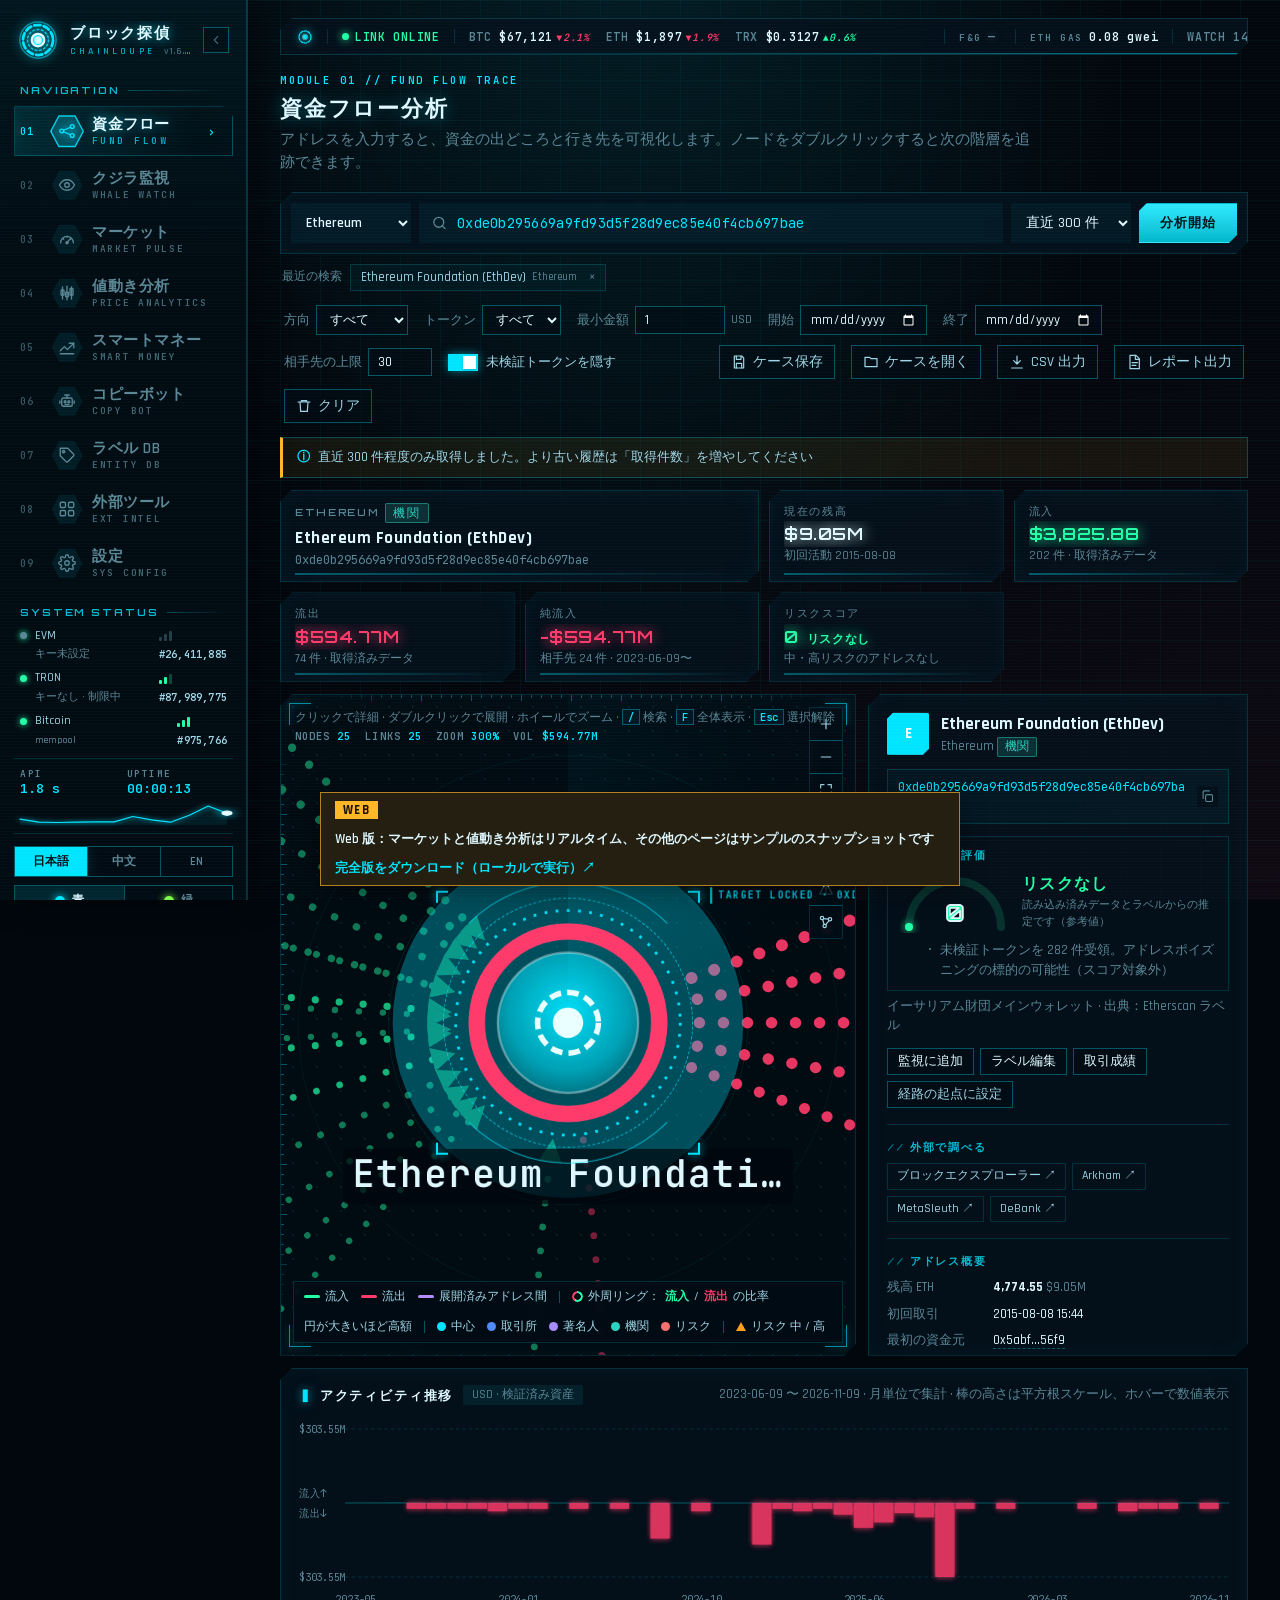
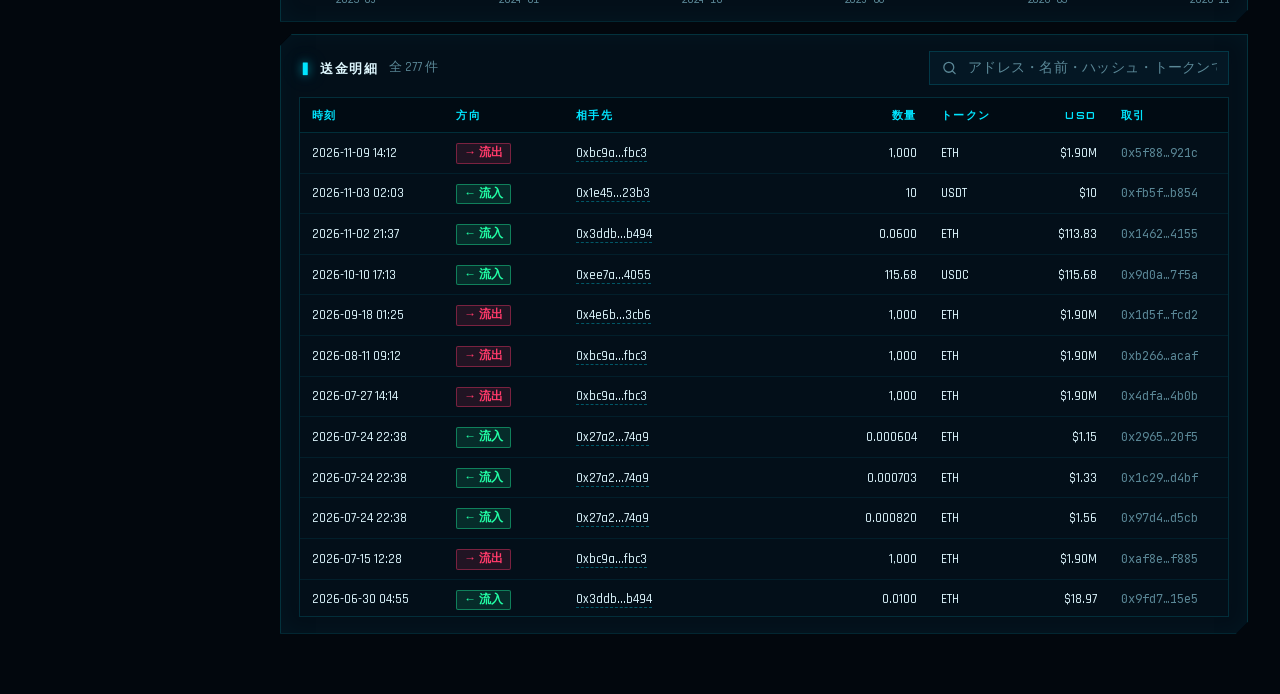
==== commit 029de164: "v1.6.0: English product name is now ChainLoupe BlockDetective.com is an unrelated blockchain-forensi" ====
--- a/docs/index.html
+++ b/docs/index.html
@@ -3,7 +3,7 @@
 <head>
 <meta charset="utf-8">
 <meta name="viewport" content="width=device-width, initial-scale=1">
-<title>区块侦探 · Block Detective — Demo</title>
+<title>区块侦探 · ChainLoupe</title>
 <link rel="stylesheet" href="fonts/fonts.css">
 <link rel="preload" href="fonts/Inter-0.woff2" as="font" type="font/woff2" crossorigin>
 <link rel="stylesheet" href="style.css?v=13">
@@ -35,7 +35,7 @@
       </svg>
       <div class="brand-txt">
         <div class="brand-name" data-text="区块侦探">区块侦探</div>
-        <div class="brand-sub">BLOCK DETECTIVE <i>v2.0</i></div>
+        <div class="brand-sub">CHAINLOUPE <i id="brand-ver">v—</i></div>
       </div>
       <button id="nav-collapse" class="nav-collapse" type="button" title="收起 / 展开侧栏">
         <svg viewBox="0 0 24 24"><path d="M15 6l-6 6 6 6"/></svg>
@@ -125,7 +125,7 @@
           <circle class="ring" cx="16" cy="16" r="12" fill="none" stroke="var(--accent)" stroke-width="2.4" stroke-dasharray="5 2.6"/>
           <circle class="core" cx="16" cy="16" r="5.5" fill="var(--accent)"/>
         </svg>
-        <span class="sys">SYS://BLOCK-DETECTIVE</span>
+        <span class="sys">SYS://CHAINLOUPE</span>
       </span>
       <span class="live"><i></i>LINK ONLINE</span>
       <span class="tick" id="ticker"><span>BTC <b>—</b></span><span>ETH <b>—</b></span><span>TRX <b>—</b></span></span>
@@ -725,18 +725,18 @@
     <circle class="core" cx="16" cy="16" r="5" fill="currentColor"/>
     <circle cx="16" cy="16" r="2.2" fill="#fff"/>
   </svg>
-  <div class="title">BLOCK DETECTIVE</div>
+  <div class="title">CHAINLOUPE</div>
   <div class="lines" id="boot-lines"></div>
   <div class="skip">CLICK TO SKIP</div>
 </div>
-<script src="i18n.js?v=30"></script>
+<script src="i18n.js?v=31"></script>
 <script src="risk.js?v=3"></script>
 <script src="app.js?v=48"></script>
 <script src="path.js?v=3"></script>
 <script src="market.js?v=5"></script>
 <script src="ta.js?v=2"></script>
-<script src="changelog.js?v=3"></script>
-<script src="notes.js?v=1"></script>
+<script src="changelog.js?v=4"></script>
+<script src="notes.js?v=2"></script>
 <script src="smart.js?v=7"></script>
 <script src="report.js?v=3"></script>
 <script src="copy.js?v=11"></script>
